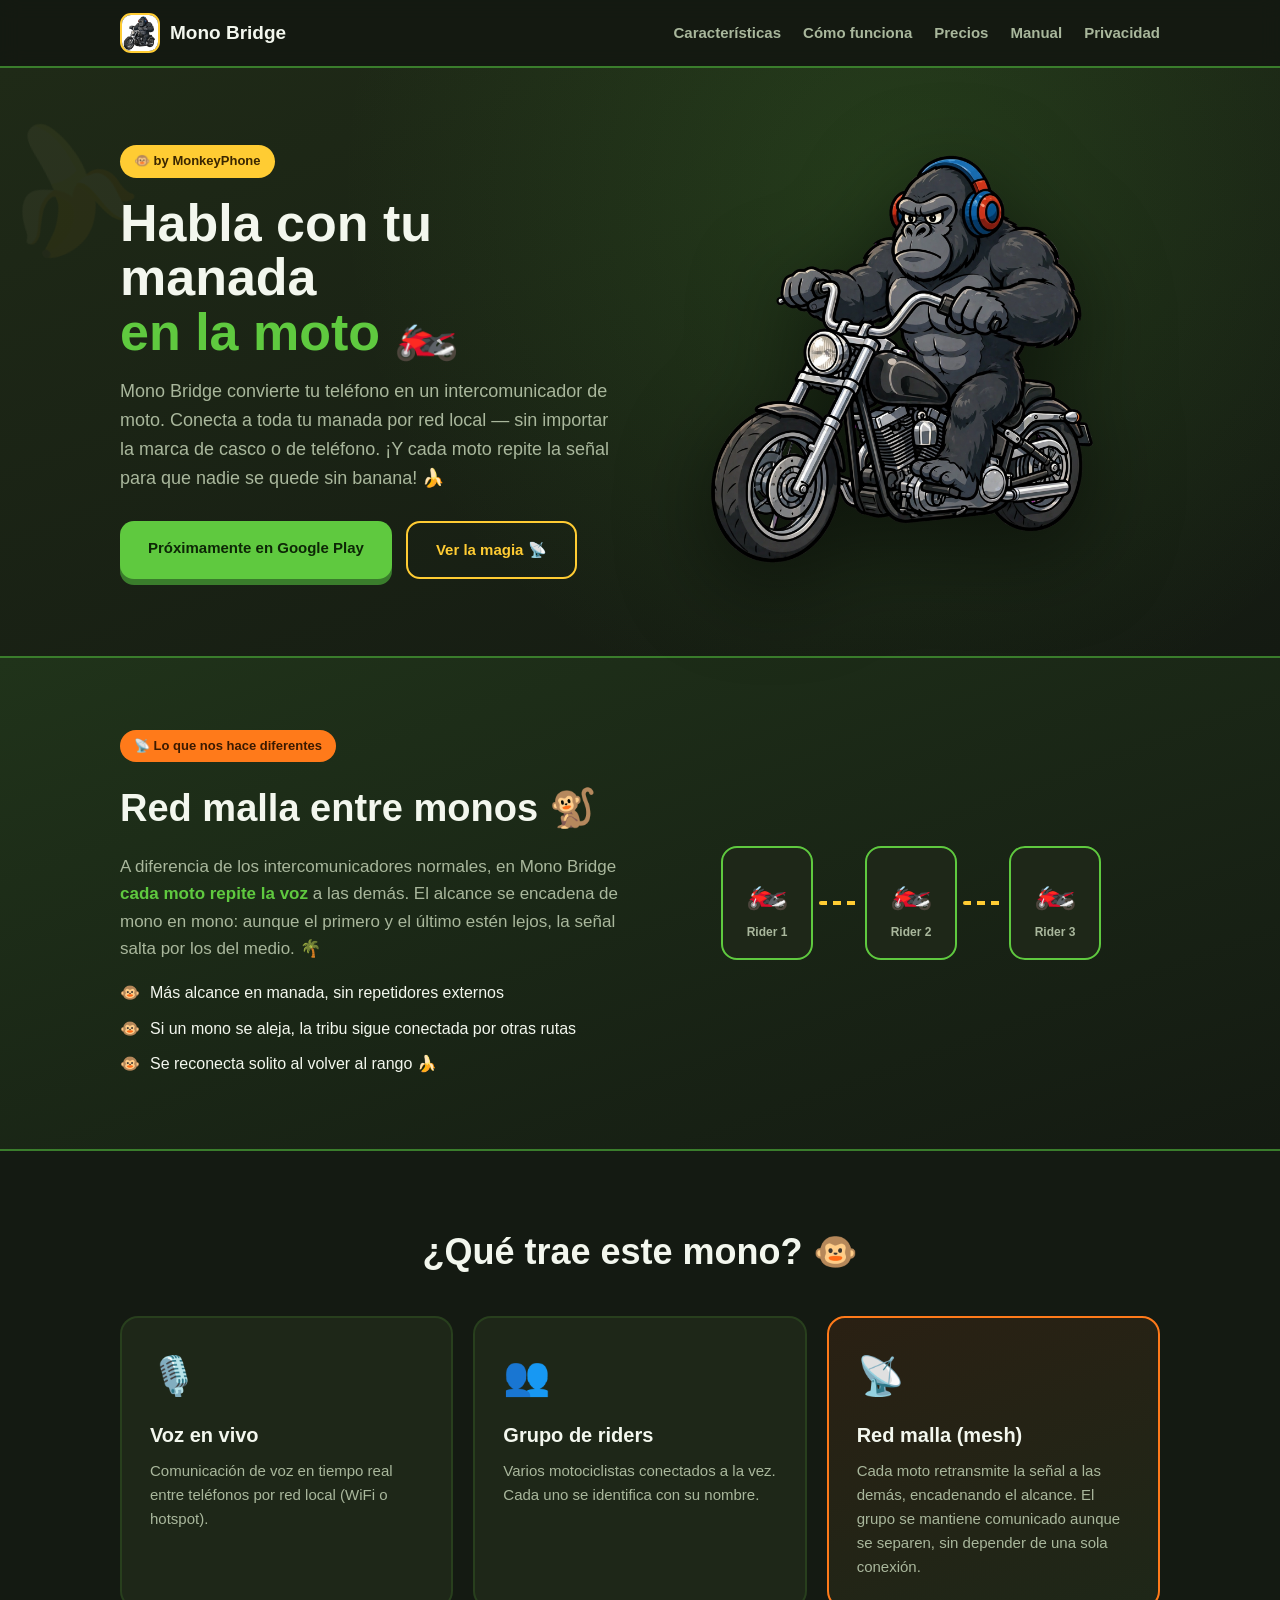
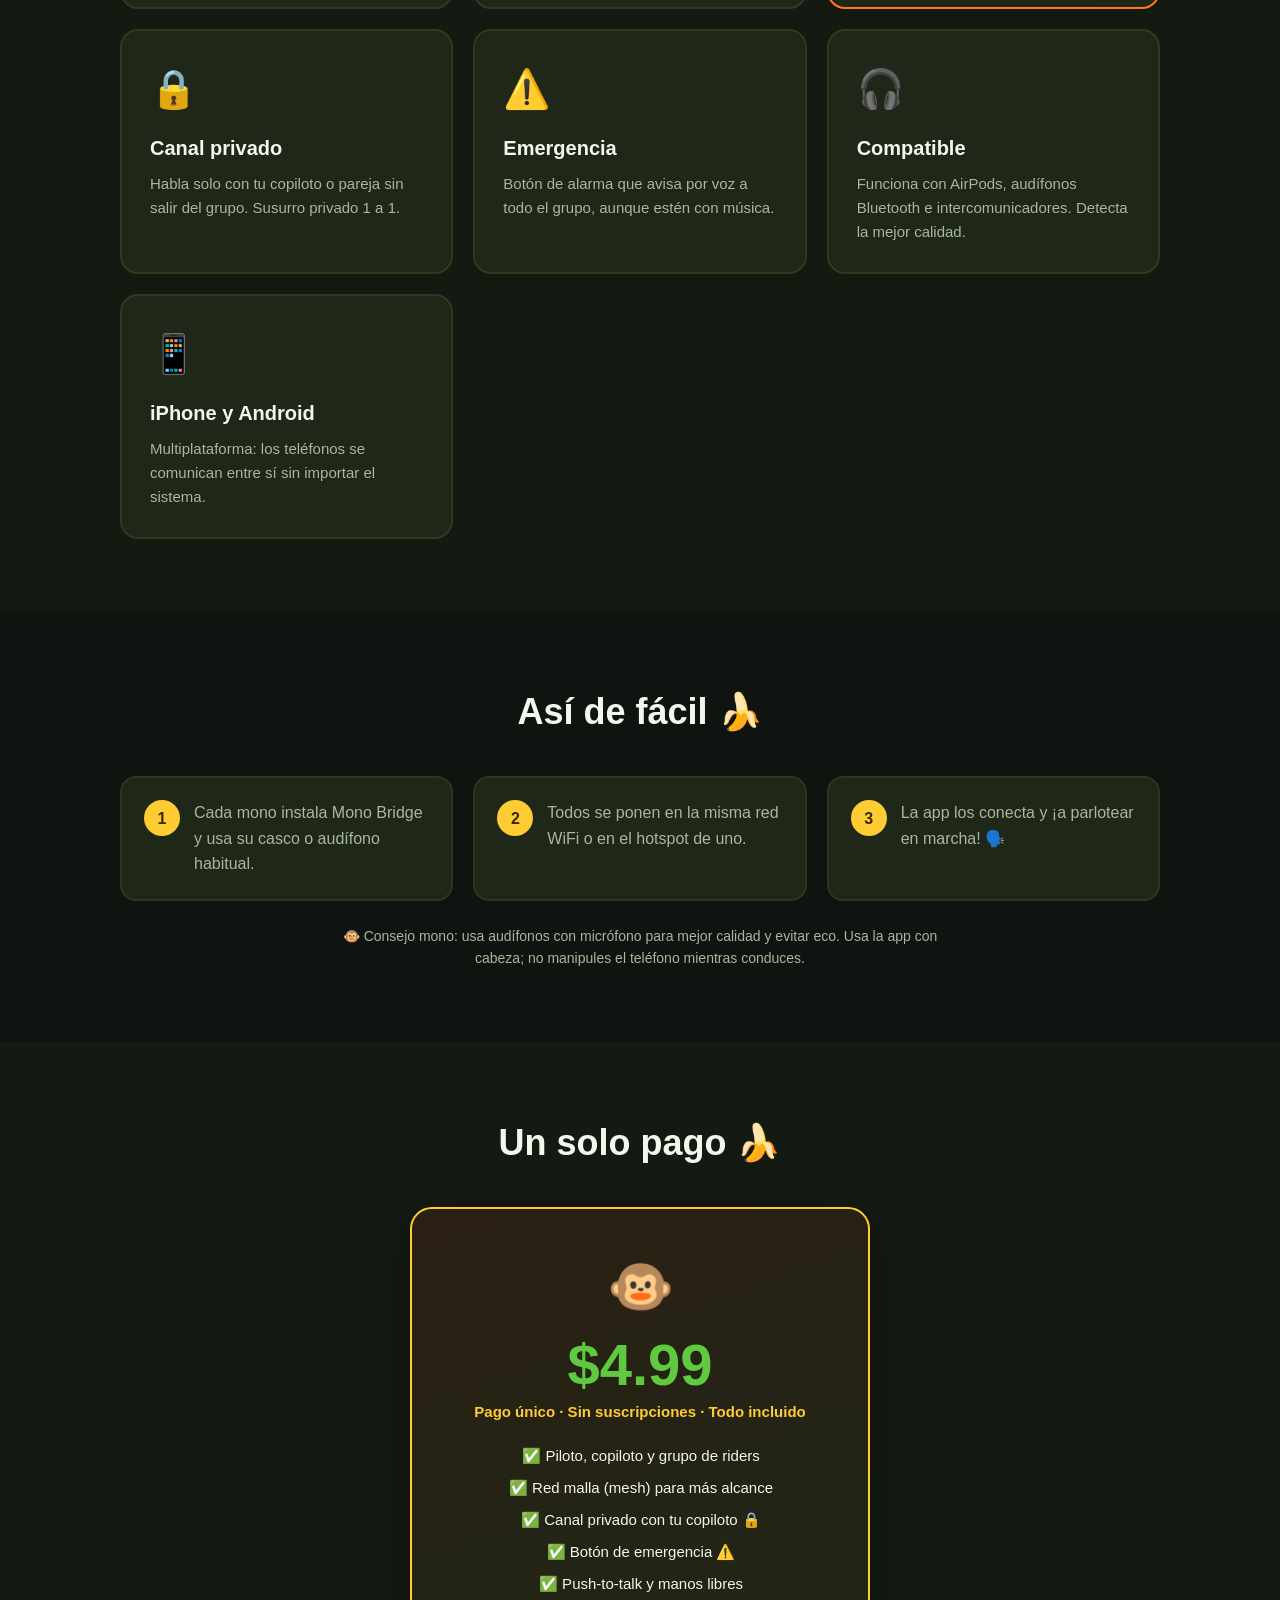
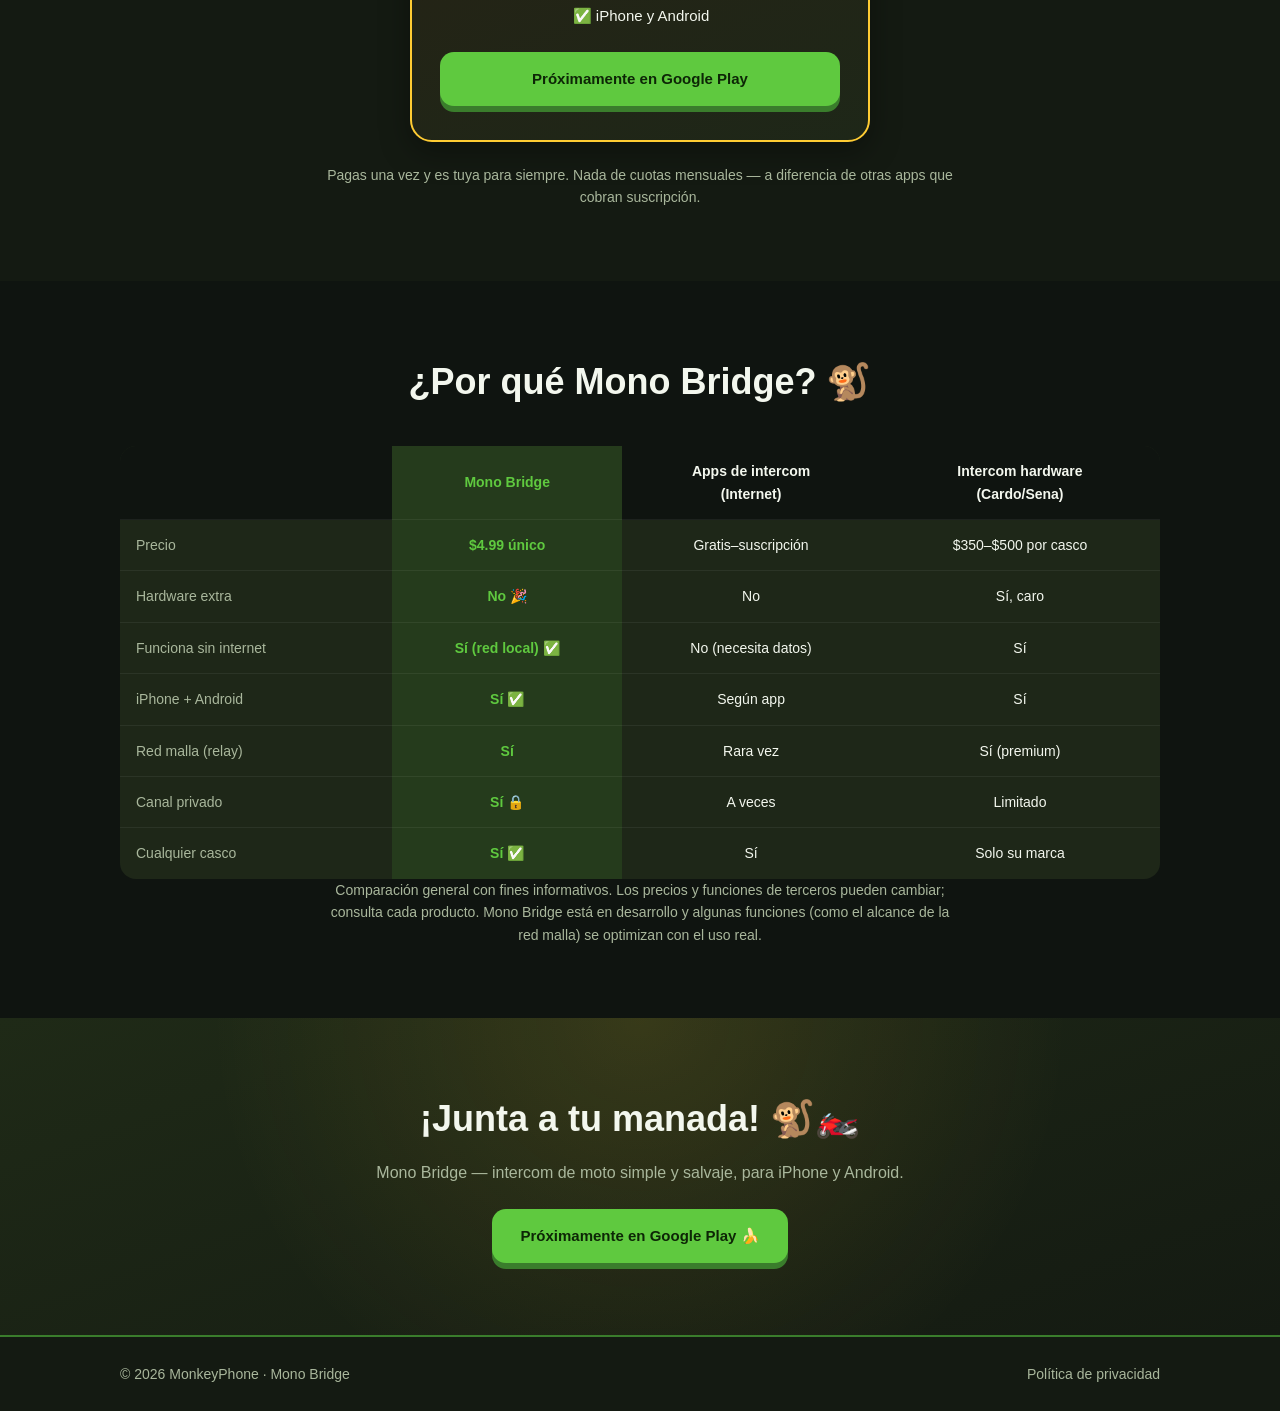
==== web/index.html @ cbda1d04 "Precio unico $4.99 con estilos y enlace de nav" ====
<!DOCTYPE html>
<html lang="es">
<head>
<meta charset="UTF-8">
<meta name="viewport" content="width=device-width, initial-scale=1.0">
<title>Mono Bridge — Intercom de moto entre teléfonos</title>
<meta name="description" content="Mono Bridge conecta a varios motociclistas por red local. Habla con tu grupo desde tu teléfono, sin importar la marca de casco.">
<link rel="icon" href="img/icon.png">
<link rel="stylesheet" href="styles.css">
</head>
<body>

  <!-- Header -->
  <header class="nav">
    <div class="container nav-inner">
      <div class="brand">
        <img src="img/icon.png" alt="Mono Bridge" class="brand-logo">
        <span>Mono Bridge</span>
      </div>
      <nav class="nav-links">
        <a href="#features">Características</a>
        <a href="#how">Cómo funciona</a>
        <a href="#precios">Precios</a>
        <a href="manual.html">Manual</a>
        <a href="privacy.html">Privacidad</a>
      </nav>
    </div>
  </header>

  <!-- Hero -->
  <section class="hero">
    <div class="container hero-inner">
      <div class="hero-text">
        <span class="hero-badge">🐵 by MonkeyPhone</span>
        <h1>Habla con tu manada<br><span class="hl">en la moto</span> 🏍️</h1>
        <p>Mono Bridge convierte tu teléfono en un intercomunicador de moto. Conecta a toda tu manada por red local — sin importar la marca de casco o de teléfono. ¡Y cada moto repite la señal para que nadie se quede sin banana! 🍌</p>
        <div class="hero-cta">
          <a href="#" class="btn btn-primary" id="playBtn">Próximamente en Google Play</a>
          <a href="#mesh" class="btn btn-ghost">Ver la magia 📡</a>
        </div>
      </div>
      <div class="hero-img">
        <img src="img/gorila.png" alt="Gorila motociclista con audífonos">
      </div>
    </div>
  </section>

  <!-- Red mesh (destacada) -->
  <section id="mesh" class="section mesh">
    <div class="container mesh-inner">
      <div class="mesh-text">
        <span class="badge">📡 Lo que nos hace diferentes</span>
        <h2>Red malla entre monos 🐒</h2>
        <p>A diferencia de los intercomunicadores normales, en Mono Bridge <strong>cada moto repite la voz</strong> a las demás. El alcance se encadena de mono en mono: aunque el primero y el último estén lejos, la señal salta por los del medio. 🌴</p>
        <ul class="mesh-list">
          <li>Más alcance en manada, sin repetidores externos</li>
          <li>Si un mono se aleja, la tribu sigue conectada por otras rutas</li>
          <li>Se reconecta solito al volver al rango 🍌</li>
        </ul>
      </div>
      <div class="mesh-diagram">
        <div class="moto">🏍️<span>Rider 1</span></div>
        <div class="link"></div>
        <div class="moto">🏍️<span>Rider 2</span></div>
        <div class="link"></div>
        <div class="moto">🏍️<span>Rider 3</span></div>
      </div>
    </div>
  </section>

  <!-- Features -->
  <section id="features" class="section">
    <div class="container">
      <h2>¿Qué trae este mono? 🐵</h2>
      <div class="grid">
        <div class="card">
          <div class="ico">🎙️</div>
          <h3>Voz en vivo</h3>
          <p>Comunicación de voz en tiempo real entre teléfonos por red local (WiFi o hotspot).</p>
        </div>
        <div class="card">
          <div class="ico">👥</div>
          <h3>Grupo de riders</h3>
          <p>Varios motociclistas conectados a la vez. Cada uno se identifica con su nombre.</p>
        </div>
        <div class="card card-featured">
          <div class="ico">📡</div>
          <h3>Red malla (mesh)</h3>
          <p>Cada moto retransmite la señal a las demás, encadenando el alcance. El grupo se mantiene comunicado aunque se separen, sin depender de una sola conexión.</p>
        </div>
        <div class="card">
          <div class="ico">🔒</div>
          <h3>Canal privado</h3>
          <p>Habla solo con tu copiloto o pareja sin salir del grupo. Susurro privado 1 a 1.</p>
        </div>
        <div class="card">
          <div class="ico">⚠️</div>
          <h3>Emergencia</h3>
          <p>Botón de alarma que avisa por voz a todo el grupo, aunque estén con música.</p>
        </div>
        <div class="card">
          <div class="ico">🎧</div>
          <h3>Compatible</h3>
          <p>Funciona con AirPods, audífonos Bluetooth e intercomunicadores. Detecta la mejor calidad.</p>
        </div>
        <div class="card">
          <div class="ico">📱</div>
          <h3>iPhone y Android</h3>
          <p>Multiplataforma: los teléfonos se comunican entre sí sin importar el sistema.</p>
        </div>
      </div>
    </div>
  </section>

  <!-- How it works -->
  <section id="how" class="section section-alt">
    <div class="container">
      <h2>Así de fácil 🍌</h2>
      <div class="steps">
        <div class="step"><span>1</span><p>Cada mono instala Mono Bridge y usa su casco o audífono habitual.</p></div>
        <div class="step"><span>2</span><p>Todos se ponen en la misma red WiFi o en el hotspot de uno.</p></div>
        <div class="step"><span>3</span><p>La app los conecta y ¡a parlotear en marcha! 🗣️</p></div>
      </div>
      <p class="note">🐵 Consejo mono: usa audífonos con micrófono para mejor calidad y evitar eco. Usa la app con cabeza; no manipules el teléfono mientras conduces.</p>
    </div>
  </section>

  <!-- Precio -->
  <section id="precios" class="section">
    <div class="container">
      <h2>Un solo pago 🍌</h2>
      <div class="price-hero">
        <div class="ico">🐵</div>
        <p class="price-big">$4.99</p>
        <p class="price-sub">Pago único · Sin suscripciones · Todo incluido</p>
        <ul class="plan-list plan-center">
          <li>✅ Piloto, copiloto y grupo de riders</li>
          <li>✅ Red malla (mesh) para más alcance</li>
          <li>✅ Canal privado con tu copiloto 🔒</li>
          <li>✅ Botón de emergencia ⚠️</li>
          <li>✅ Push-to-talk y manos libres</li>
          <li>✅ iPhone y Android</li>
        </ul>
        <a href="#" class="btn btn-primary">Próximamente en Google Play</a>
      </div>
      <p class="note">Pagas una vez y es tuya para siempre. Nada de cuotas mensuales — a diferencia de otras apps que cobran suscripción.</p>
    </div>
  </section>

  <!-- Comparación -->
  <section class="section section-alt">
    <div class="container">
      <h2>¿Por qué Mono Bridge? 🐒</h2>
      <div class="table-wrap">
        <table class="compare">
          <thead>
            <tr>
              <th></th>
              <th class="hl-col">Mono Bridge</th>
              <th>Apps de intercom<br>(Internet)</th>
              <th>Intercom hardware<br>(Cardo/Sena)</th>
            </tr>
          </thead>
          <tbody>
            <tr><td>Precio</td><td class="hl-col">$4.99 único</td><td>Gratis–suscripción</td><td>$350–$500 por casco</td></tr>
            <tr><td>Hardware extra</td><td class="hl-col">No 🎉</td><td>No</td><td>Sí, caro</td></tr>
            <tr><td>Funciona sin internet</td><td class="hl-col">Sí (red local) ✅</td><td>No (necesita datos)</td><td>Sí</td></tr>
            <tr><td>iPhone + Android</td><td class="hl-col">Sí ✅</td><td>Según app</td><td>Sí</td></tr>
            <tr><td>Red malla (relay)</td><td class="hl-col">Sí</td><td>Rara vez</td><td>Sí (premium)</td></tr>
            <tr><td>Canal privado</td><td class="hl-col">Sí 🔒</td><td>A veces</td><td>Limitado</td></tr>
            <tr><td>Cualquier casco</td><td class="hl-col">Sí ✅</td><td>Sí</td><td>Solo su marca</td></tr>
          </tbody>
        </table>
      </div>
      <p class="note">Comparación general con fines informativos. Los precios y funciones de terceros pueden cambiar; consulta cada producto. Mono Bridge está en desarrollo y algunas funciones (como el alcance de la red malla) se optimizan con el uso real.</p>
    </div>
  </section>

  <!-- CTA -->
  <section class="section cta">
    <div class="container">
      <h2>¡Junta a tu manada! 🐒🏍️</h2>
      <p>Mono Bridge — intercom de moto simple y salvaje, para iPhone y Android.</p>
      <a href="#" class="btn btn-primary">Próximamente en Google Play 🍌</a>
    </div>
  </section>

  <footer class="footer">
    <div class="container footer-inner">
      <span>© 2026 MonkeyPhone · Mono Bridge</span>
      <a href="privacy.html">Política de privacidad</a>
    </div>
  </footer>

</body>
</html>
---- web/styles.css ----
:root{
  --bg:#141a12;          /* verde selva muy oscuro */
  --bg2:#1f2a17;
  --jungle:#3a7d2c;      /* verde selva */
  --leaf:#5fc93f;        /* verde hoja brillante */
  --banana:#ffcc33;      /* amarillo plátano */
  --orange:#ff7a1a;      /* naranja */
  --card:#1e2718;
  --text:#F3F7EE;
  --muted:#a9b79c;
}
*{box-sizing:border-box;margin:0;padding:0}
body{font-family:-apple-system,BlinkMacSystemFont,"Segoe UI",Roboto,Arial,sans-serif;background:var(--bg);color:var(--text);line-height:1.6;overflow-x:hidden}
.container{max-width:1080px;margin:0 auto;padding:0 20px}
a{color:inherit;text-decoration:none}

/* Nav */
.nav{position:sticky;top:0;background:rgba(20,26,18,.85);backdrop-filter:blur(10px);border-bottom:2px solid var(--jungle);z-index:10}
.nav-inner{display:flex;align-items:center;justify-content:space-between;height:66px}
.brand{display:flex;align-items:center;gap:10px;font-weight:800;font-size:19px}
.brand-logo{width:40px;height:40px;border-radius:11px;border:2px solid var(--banana)}
.nav-links{display:flex;gap:22px;color:var(--muted);font-size:15px;font-weight:600}
.nav-links a:hover{color:var(--banana)}

/* Hero */
.hero{background:radial-gradient(circle at 70% 20%, rgba(95,201,63,.15), transparent 55%),linear-gradient(160deg,var(--bg2),var(--bg));padding:70px 0;position:relative}
.hero::before{content:"🍌";position:absolute;font-size:120px;opacity:.05;top:20px;left:-10px;transform:rotate(-20deg)}
.hero-inner{display:flex;align-items:center;gap:40px;flex-wrap:wrap;position:relative}
.hero-text{flex:1;min-width:300px}
.hero-badge{display:inline-block;background:var(--banana);color:#3a2600;font-weight:800;font-size:13px;padding:6px 14px;border-radius:999px;margin-bottom:18px}
.hero-text h1{font-size:52px;line-height:1.05;font-weight:900;margin-bottom:18px}
.hero-text h1 .hl{color:var(--leaf)}
.hero-text p{font-size:18px;color:var(--muted);margin-bottom:28px;max-width:520px}
.hero-img{flex:1;min-width:280px;text-align:center;position:relative}
.hero-img img{max-width:440px;width:100%;filter:drop-shadow(0 24px 44px rgba(0,0,0,.5))}
.hero-cta{display:flex;gap:14px;flex-wrap:wrap}

/* Buttons */
.btn{display:inline-block;padding:15px 28px;border-radius:14px;font-weight:800;font-size:15px;transition:.2s;border:none;cursor:pointer}
.btn-primary{background:var(--leaf);color:#0d2606;box-shadow:0 6px 0 var(--jungle)}
.btn-primary:hover{transform:translateY(-2px);box-shadow:0 8px 0 var(--jungle)}
.btn-primary:active{transform:translateY(2px);box-shadow:0 3px 0 var(--jungle)}
.btn-ghost{border:2px solid var(--banana);color:var(--banana)}
.btn-ghost:hover{background:var(--banana);color:#3a2600}

/* Sections */
.section{padding:72px 0}
.section-alt{background:#0f1410}
.section h2{font-size:36px;font-weight:900;margin-bottom:36px;text-align:center}

/* Red mesh destacada */
.mesh{background:linear-gradient(160deg,#20331a,#141a12);border-top:2px solid var(--jungle);border-bottom:2px solid var(--jungle)}
.mesh-inner{display:flex;align-items:center;gap:44px;flex-wrap:wrap}
.mesh-text{flex:1;min-width:300px}
.badge{display:inline-block;background:var(--orange);color:#3a1a00;font-weight:800;font-size:13px;padding:6px 14px;border-radius:999px;margin-bottom:16px}
.mesh-text h2{font-size:38px;text-align:left;margin-bottom:14px}
.mesh-text p{color:var(--muted);font-size:17px;margin-bottom:18px}
.mesh-text strong{color:var(--leaf)}
.mesh-list{list-style:none;display:flex;flex-direction:column;gap:10px}
.mesh-list li{padding-left:30px;position:relative;color:var(--text)}
.mesh-list li::before{content:"🐵";position:absolute;left:0}
.mesh-diagram{flex:1;min-width:280px;display:flex;align-items:center;justify-content:center;flex-wrap:wrap;gap:6px}
.moto{background:var(--card);border:2px solid var(--leaf);border-radius:16px;padding:16px 14px;font-size:34px;text-align:center;min-width:92px}
.moto span{display:block;font-size:12px;color:var(--muted);font-weight:700;margin-top:4px}
.link{width:40px;height:4px;border-radius:2px;background:repeating-linear-gradient(90deg,var(--banana) 0 8px,transparent 8px 14px)}

/* Grid */
.grid{display:grid;grid-template-columns:repeat(auto-fit,minmax(280px,1fr));gap:20px}
.card{background:var(--card);border:2px solid rgba(95,201,63,.15);border-radius:18px;padding:28px;transition:.2s}
.card:hover{transform:translateY(-4px);border-color:var(--leaf)}
.card .ico{font-size:38px;margin-bottom:12px}
.card h3{font-size:20px;margin-bottom:8px}
.card p{color:var(--muted);font-size:15px}
.card-featured{border-color:var(--orange);background:linear-gradient(160deg,#2a2013,var(--card))}

/* Steps */
.steps{display:grid;grid-template-columns:repeat(auto-fit,minmax(260px,1fr));gap:20px;margin-bottom:24px}
.step{display:flex;gap:14px;align-items:flex-start;background:var(--card);padding:22px;border-radius:16px;border:2px solid rgba(95,201,63,.12)}
.step span{background:var(--banana);color:#3a2600;font-weight:900;width:36px;height:36px;border-radius:50%;display:flex;align-items:center;justify-content:center;flex-shrink:0}
.step p{color:var(--muted)}
.note{text-align:center;color:var(--muted);font-size:14px;max-width:640px;margin:0 auto}

/* CTA */
.cta{text-align:center;background:radial-gradient(circle at 50% 0%, rgba(255,204,51,.12), transparent 60%),linear-gradient(160deg,var(--bg2),var(--bg))}
.cta h2{margin-bottom:12px}
.cta p{color:var(--muted);margin-bottom:24px}

/* Footer */
.footer{border-top:2px solid var(--jungle);padding:26px 0;color:var(--muted);font-size:14px}
.footer-inner{display:flex;justify-content:space-between;flex-wrap:wrap;gap:10px;align-items:center}
.footer a:hover{color:var(--banana)}

/* Precios */
.price{font-size:34px;font-weight:900;color:var(--leaf);margin:6px 0 14px}
.price span{font-size:14px;color:var(--muted);font-weight:600}
.plan-list{list-style:none;display:flex;flex-direction:column;gap:8px;padding:0}
.plan-list li{color:var(--text);font-size:15px}

/* Tabla comparación */
.table-wrap{overflow-x:auto}
.compare{width:100%;border-collapse:collapse;min-width:560px;background:var(--card);border-radius:16px;overflow:hidden}
.compare th,.compare td{padding:14px 16px;text-align:center;border-bottom:1px solid rgba(255,255,255,.06);font-size:14px}
.compare th{background:#0f1410;color:var(--text);font-weight:800}
.compare td:first-child,.compare th:first-child{text-align:left;color:var(--muted)}
.compare .hl-col{background:rgba(95,201,63,.12);color:var(--leaf);font-weight:700}
.compare tbody tr:last-child td{border-bottom:none}

@media(max-width:640px){
  .hero-text h1{font-size:38px}
  .mesh-text h2{font-size:30px}
  .nav-links{display:none}
}

/* Precio único (hero de precio) */
.price-hero{max-width:460px;margin:0 auto 22px;background:linear-gradient(160deg,#2a2013,var(--card));border:2px solid var(--banana);border-radius:22px;padding:34px 28px;text-align:center;box-shadow:0 10px 30px rgba(0,0,0,.35)}
.price-hero .ico{font-size:54px;margin-bottom:6px}
.price-big{font-size:58px;font-weight:900;color:var(--leaf);line-height:1;margin:6px 0}
.price-sub{color:var(--banana);font-weight:700;font-size:15px;margin-bottom:20px}
.plan-center{align-items:center;text-align:left;max-width:320px;margin:0 auto 24px}
.plan-center li{padding-left:2px}
.price-hero .btn{width:100%}
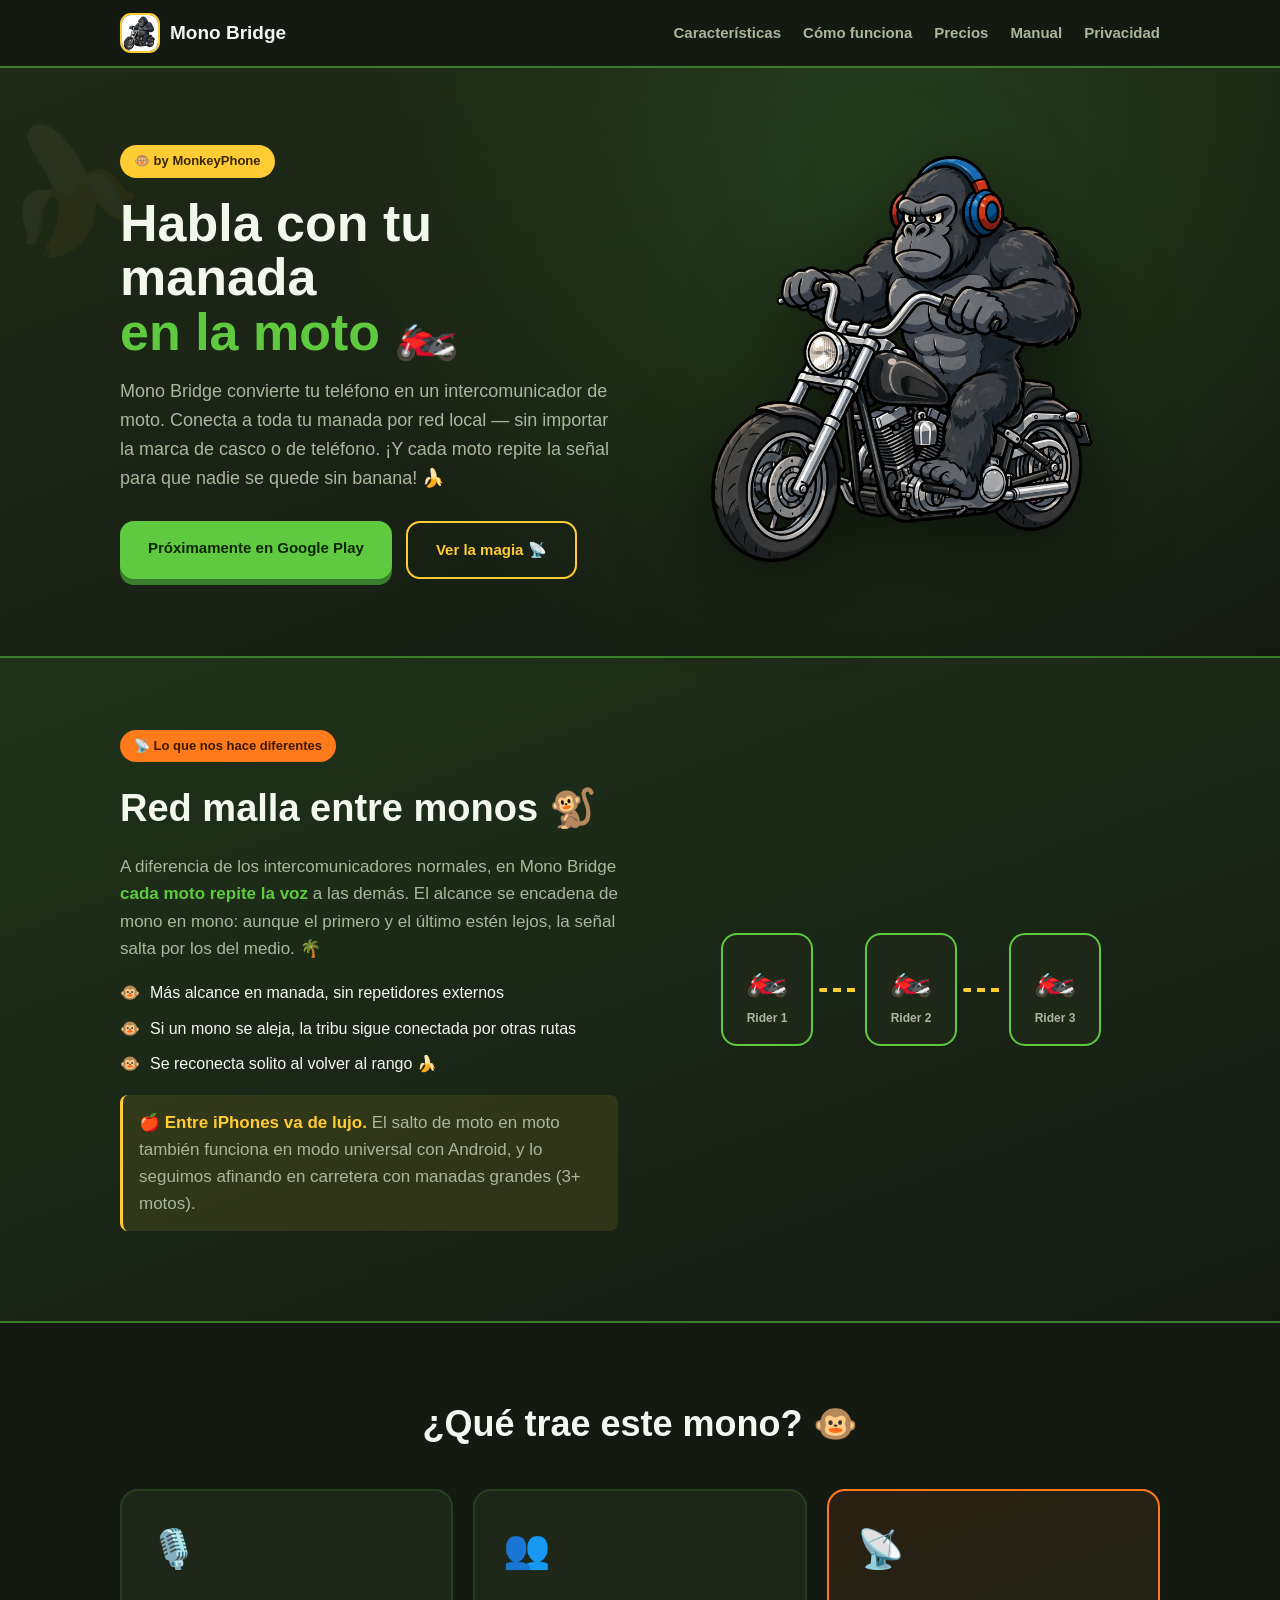
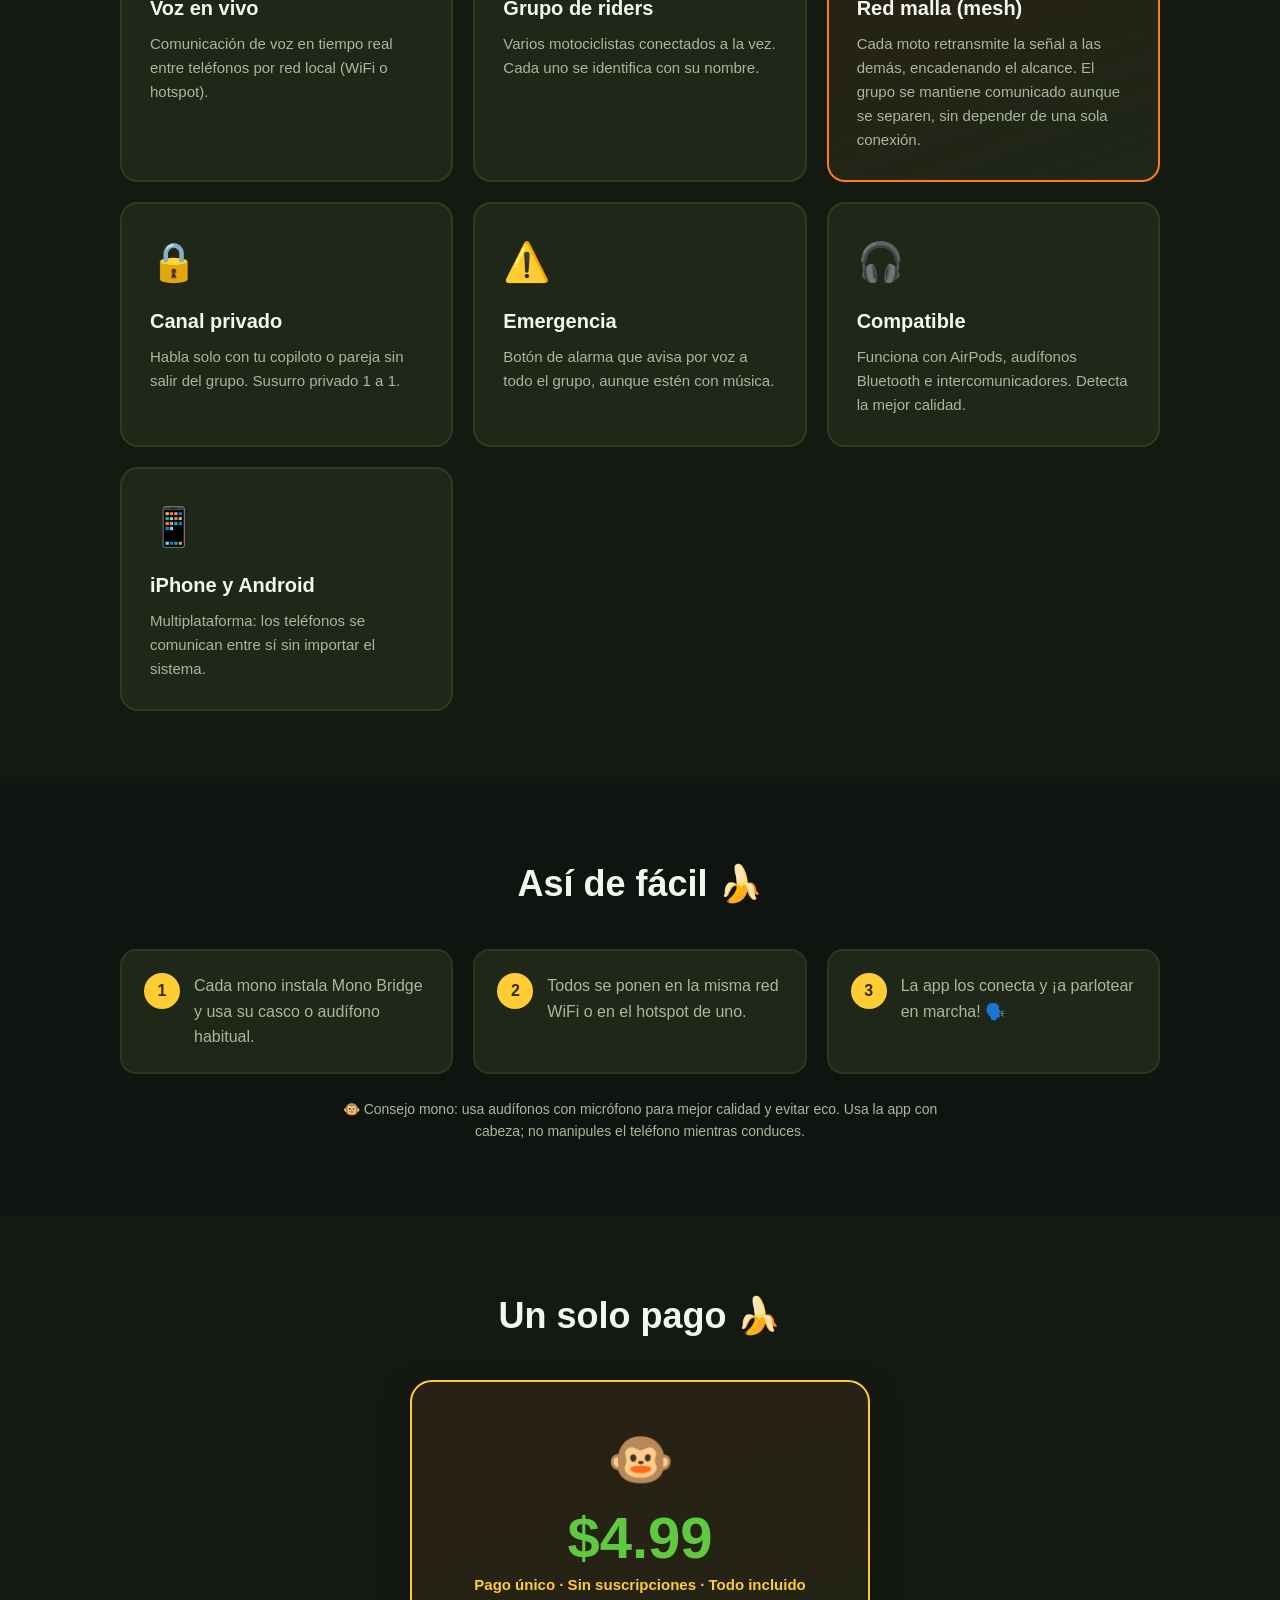
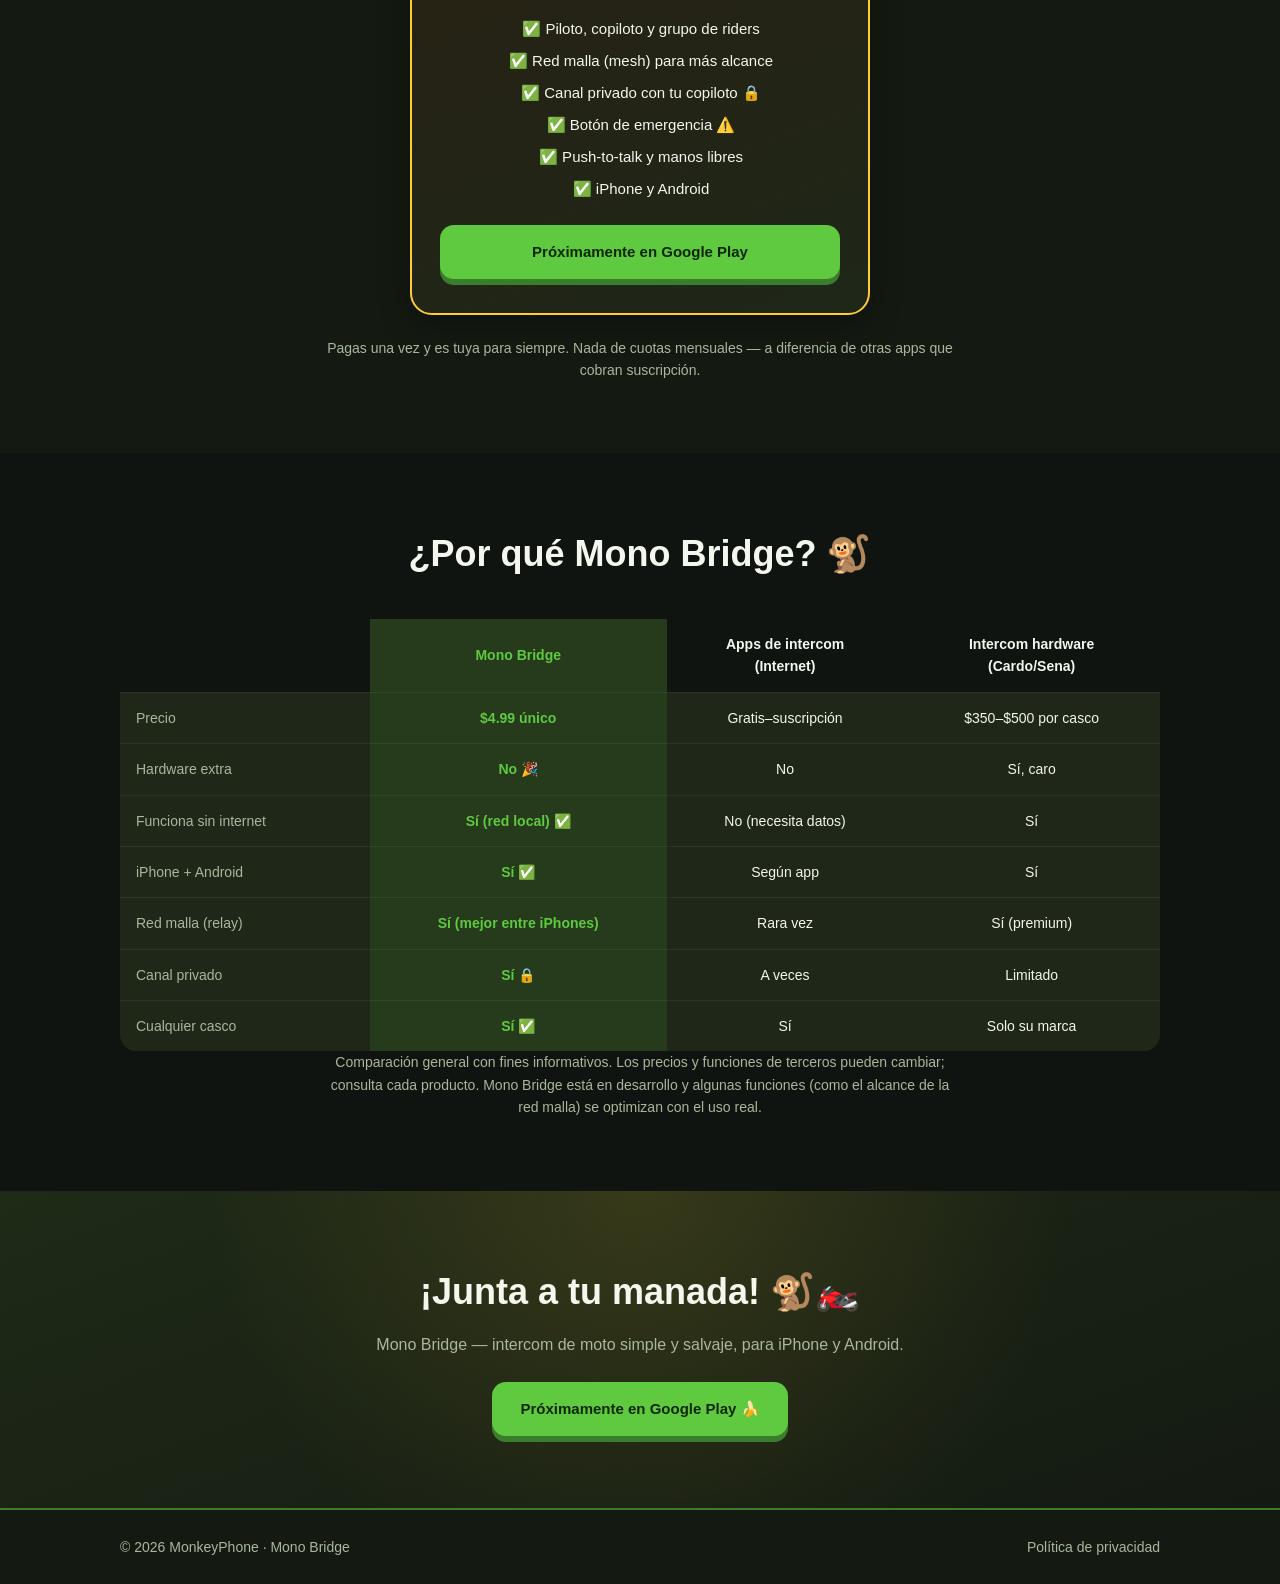
==== commit 88a60abe: "Aclara mesh: optimo entre iPhones, mixto Android en modo universal" ====
--- a/web/index.html
+++ b/web/index.html
@@ -57,6 +57,7 @@
           <li>Si un mono se aleja, la tribu sigue conectada por otras rutas</li>
           <li>Se reconecta solito al volver al rango 🍌</li>
         </ul>
+        <p class="mesh-note">🍎 <strong>Entre iPhones va de lujo.</strong> El salto de moto en moto también funciona en modo universal con Android, y lo seguimos afinando en carretera con manadas grandes (3+ motos).</p>
       </div>
       <div class="mesh-diagram">
         <div class="moto">🏍️<span>Rider 1</span></div>
@@ -166,7 +167,7 @@
             <tr><td>Hardware extra</td><td class="hl-col">No 🎉</td><td>No</td><td>Sí, caro</td></tr>
             <tr><td>Funciona sin internet</td><td class="hl-col">Sí (red local) ✅</td><td>No (necesita datos)</td><td>Sí</td></tr>
             <tr><td>iPhone + Android</td><td class="hl-col">Sí ✅</td><td>Según app</td><td>Sí</td></tr>
-            <tr><td>Red malla (relay)</td><td class="hl-col">Sí</td><td>Rara vez</td><td>Sí (premium)</td></tr>
+            <tr><td>Red malla (relay)</td><td class="hl-col">Sí (mejor entre iPhones)</td><td>Rara vez</td><td>Sí (premium)</td></tr>
             <tr><td>Canal privado</td><td class="hl-col">Sí 🔒</td><td>A veces</td><td>Limitado</td></tr>
             <tr><td>Cualquier casco</td><td class="hl-col">Sí ✅</td><td>Sí</td><td>Solo su marca</td></tr>
           </tbody>
--- a/web/styles.css
+++ b/web/styles.css
@@ -119,3 +119,5 @@
 .plan-center{align-items:center;text-align:left;max-width:320px;margin:0 auto 24px}
 .plan-center li{padding-left:2px}
 .price-hero .btn{width:100%}
+.mesh-note{margin-top:18px;padding:14px 16px;background:rgba(255,204,51,.1);border-left:3px solid var(--banana);border-radius:8px;color:var(--muted);font-size:14px}
+.mesh-note strong{color:var(--banana)}
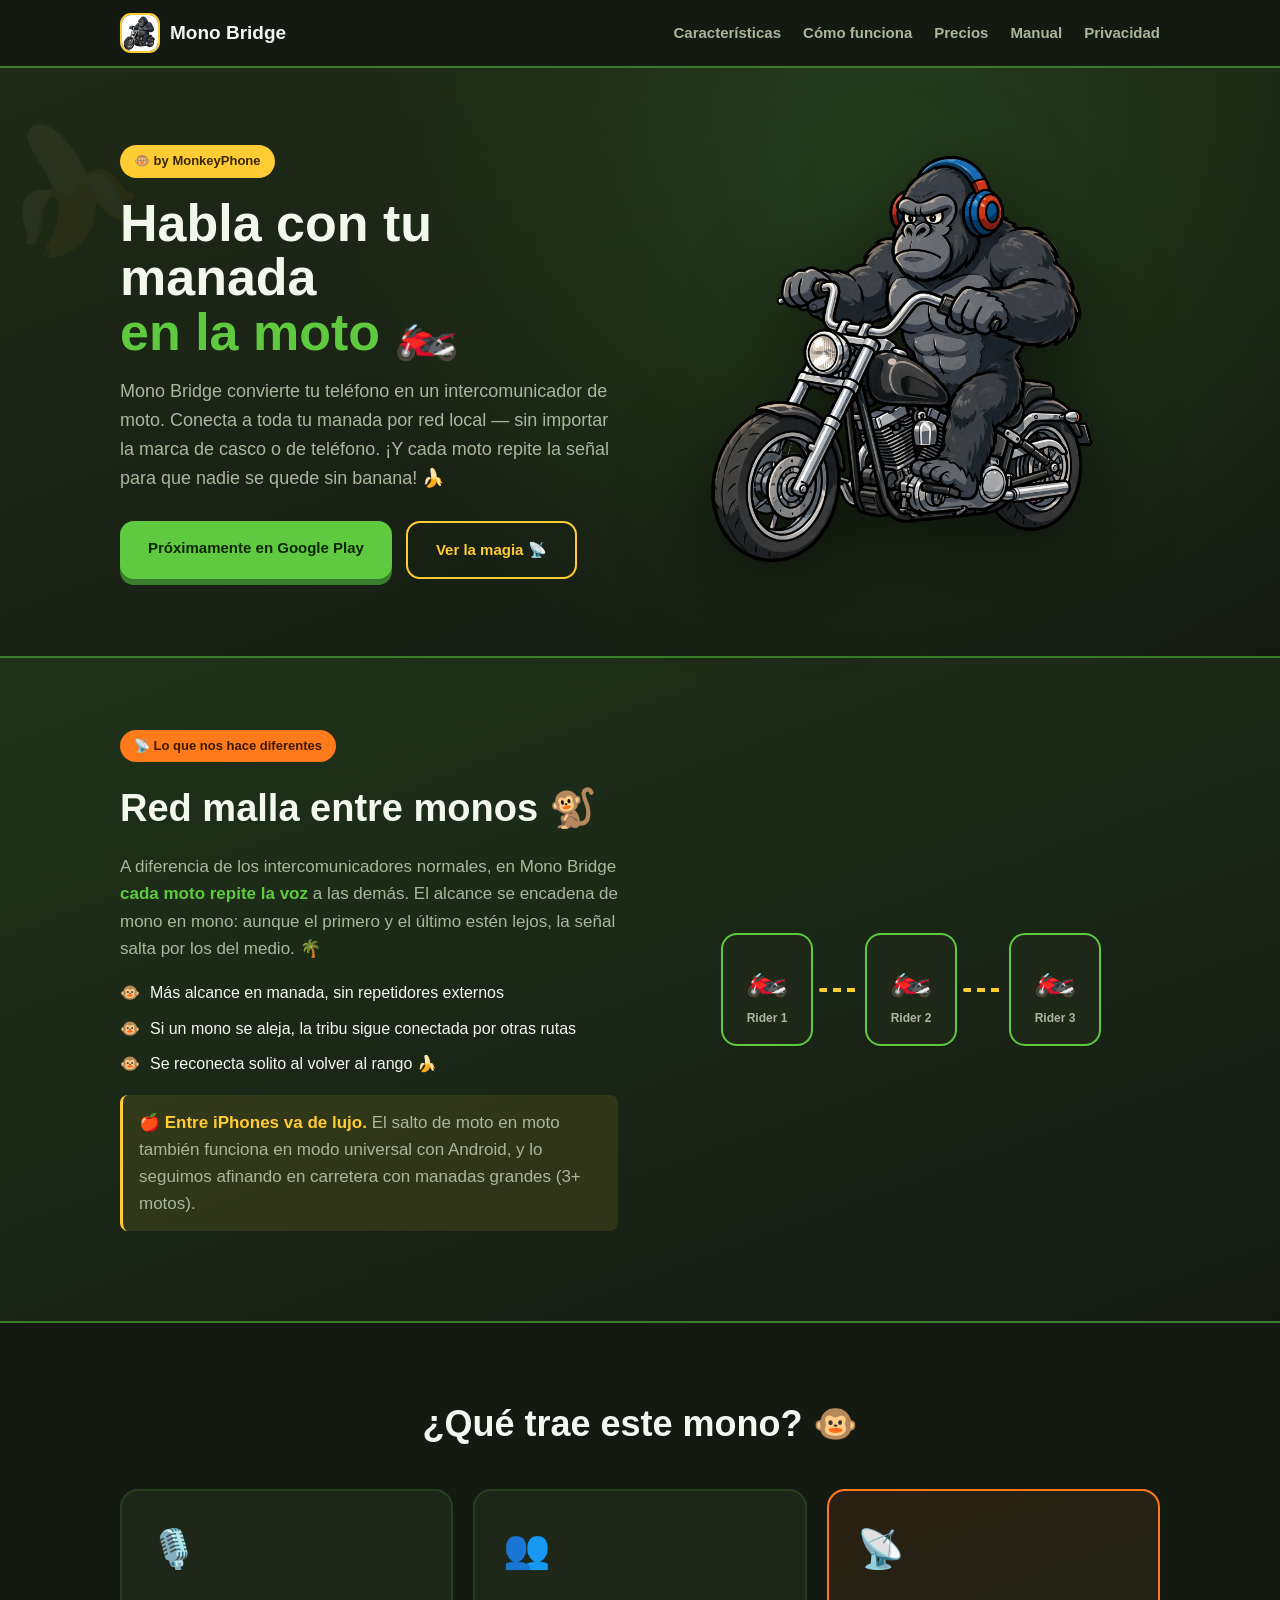
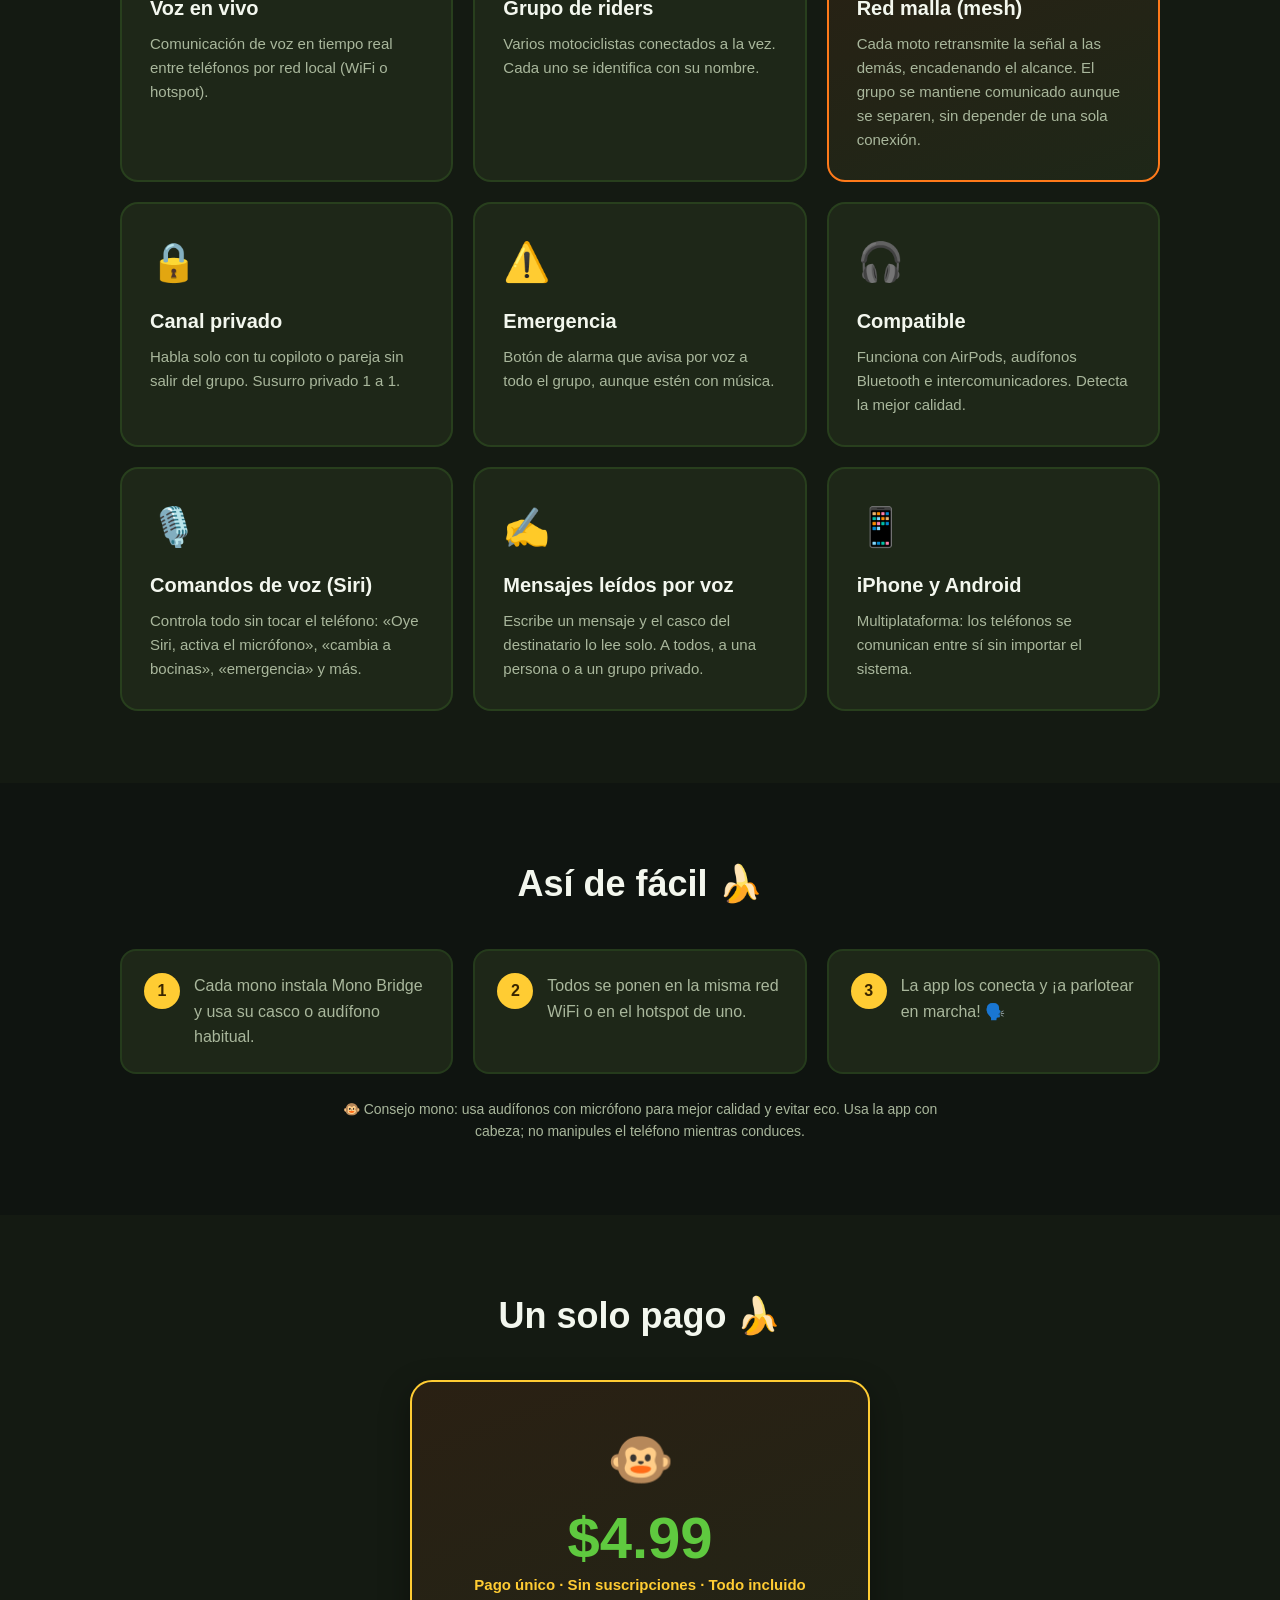
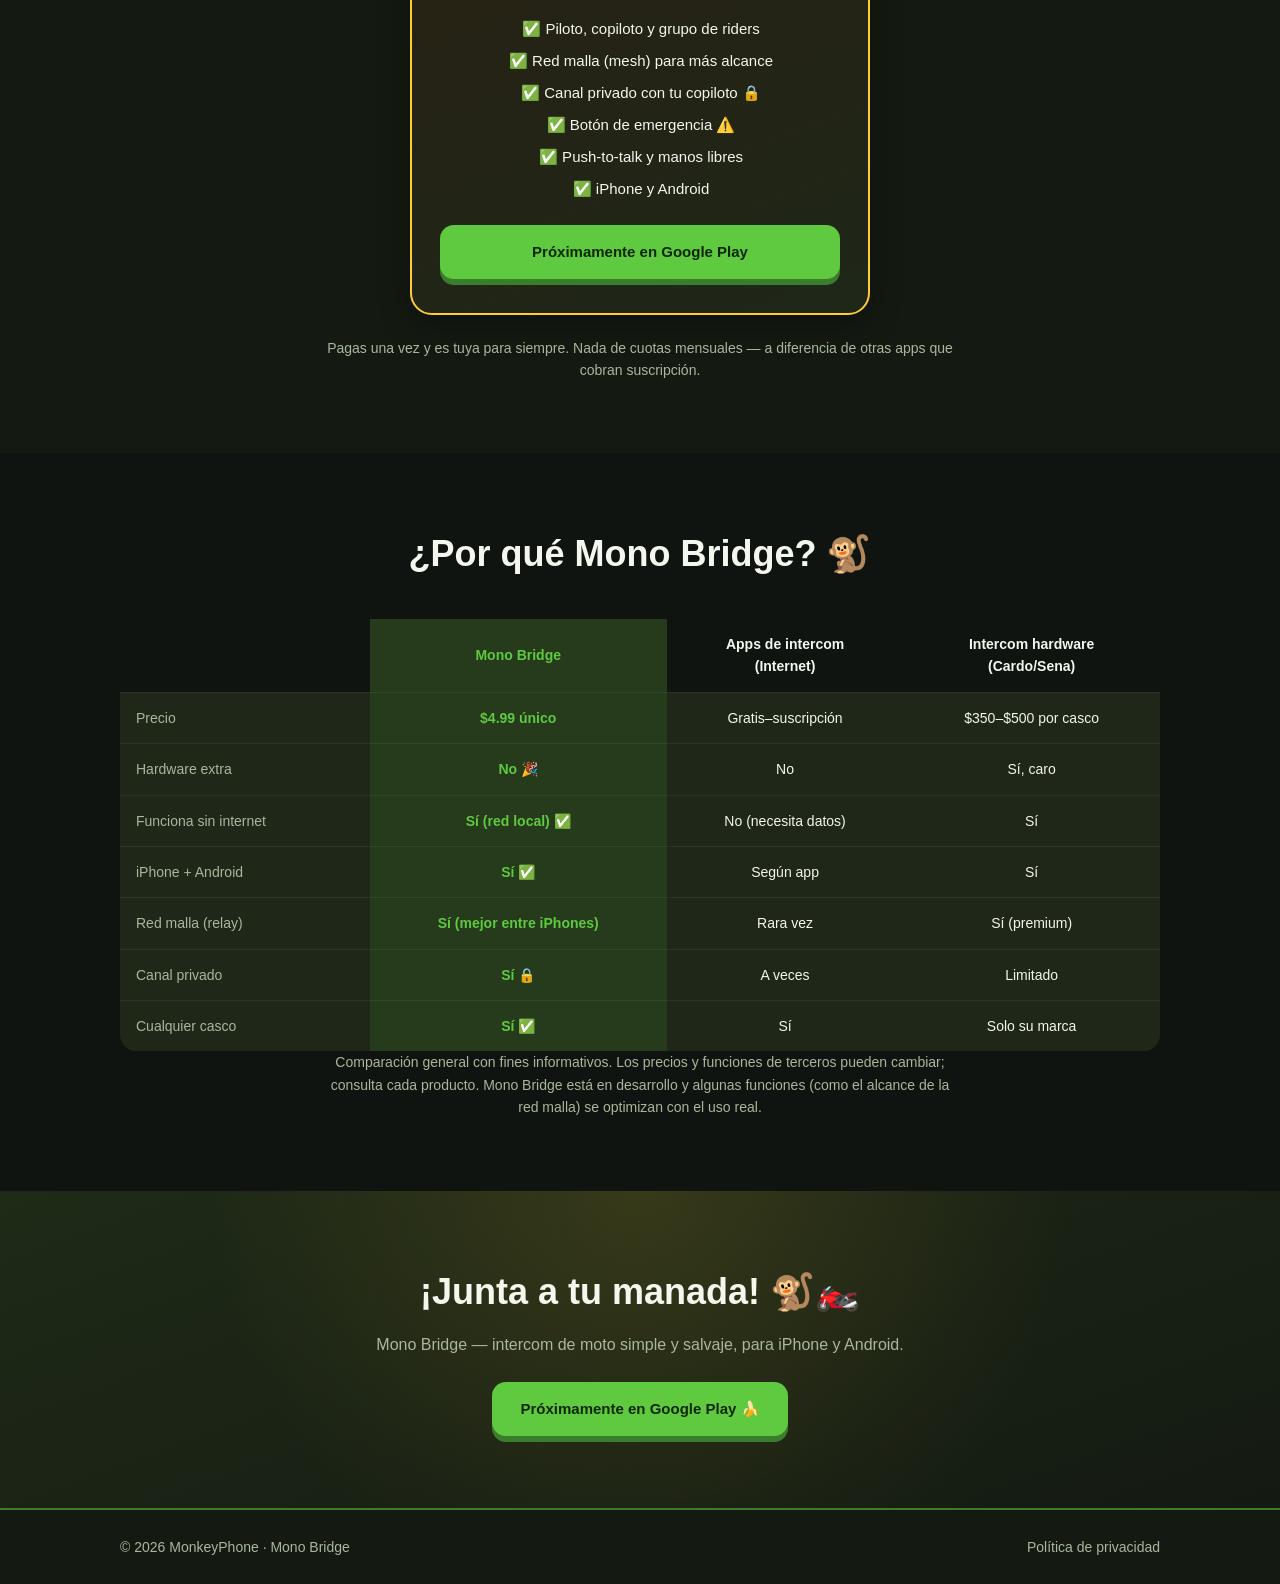
==== commit 8f343f28: "Comandos de voz Siri nuevos + lista en la app + seccion en el portal web" ====
--- a/web/index.html
+++ b/web/index.html
@@ -103,6 +103,16 @@
           <div class="ico">🎧</div>
           <h3>Compatible</h3>
           <p>Funciona con AirPods, audífonos Bluetooth e intercomunicadores. Detecta la mejor calidad.</p>
+        </div>
+        <div class="card">
+          <div class="ico">🎙️</div>
+          <h3>Comandos de voz (Siri)</h3>
+          <p>Controla todo sin tocar el teléfono: «Oye Siri, activa el micrófono», «cambia a bocinas», «emergencia» y más.</p>
+        </div>
+        <div class="card">
+          <div class="ico">✍️</div>
+          <h3>Mensajes leídos por voz</h3>
+          <p>Escribe un mensaje y el casco del destinatario lo lee solo. A todos, a una persona o a un grupo privado.</p>
         </div>
         <div class="card">
           <div class="ico">📱</div>
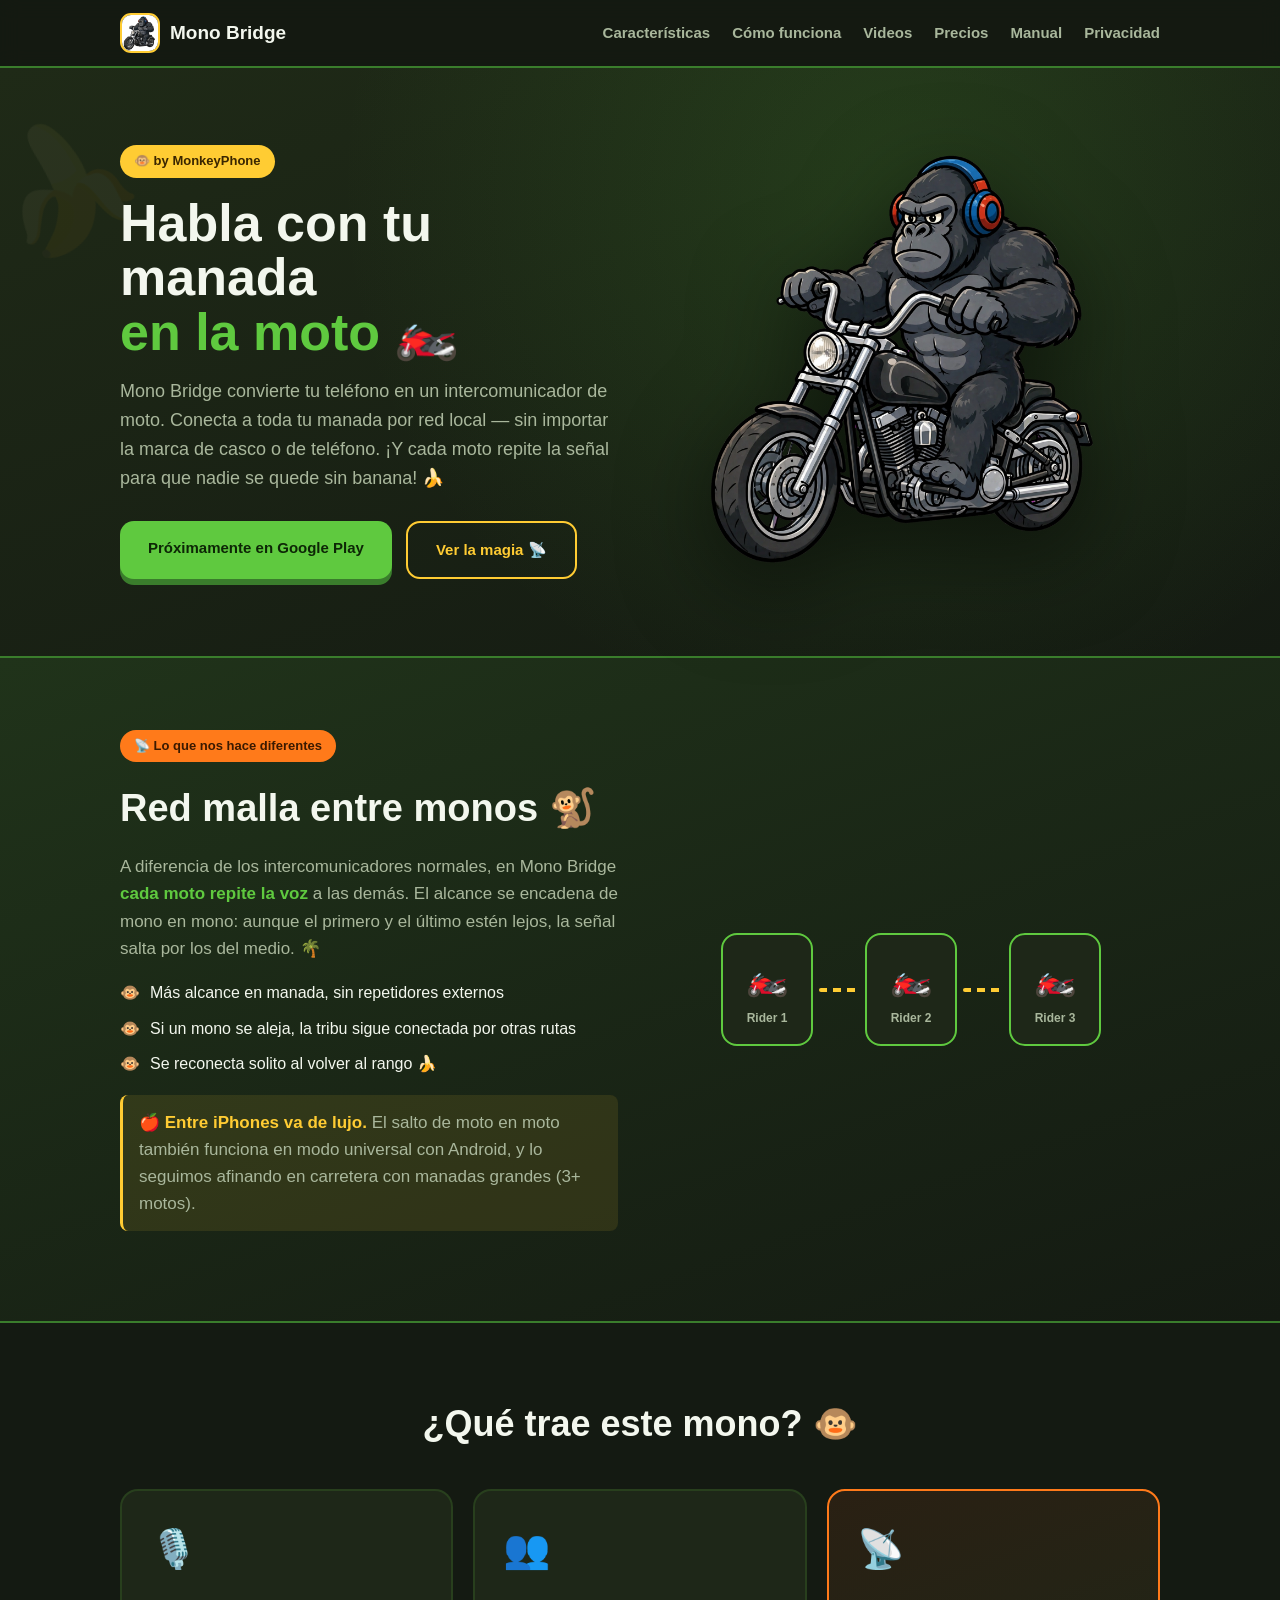
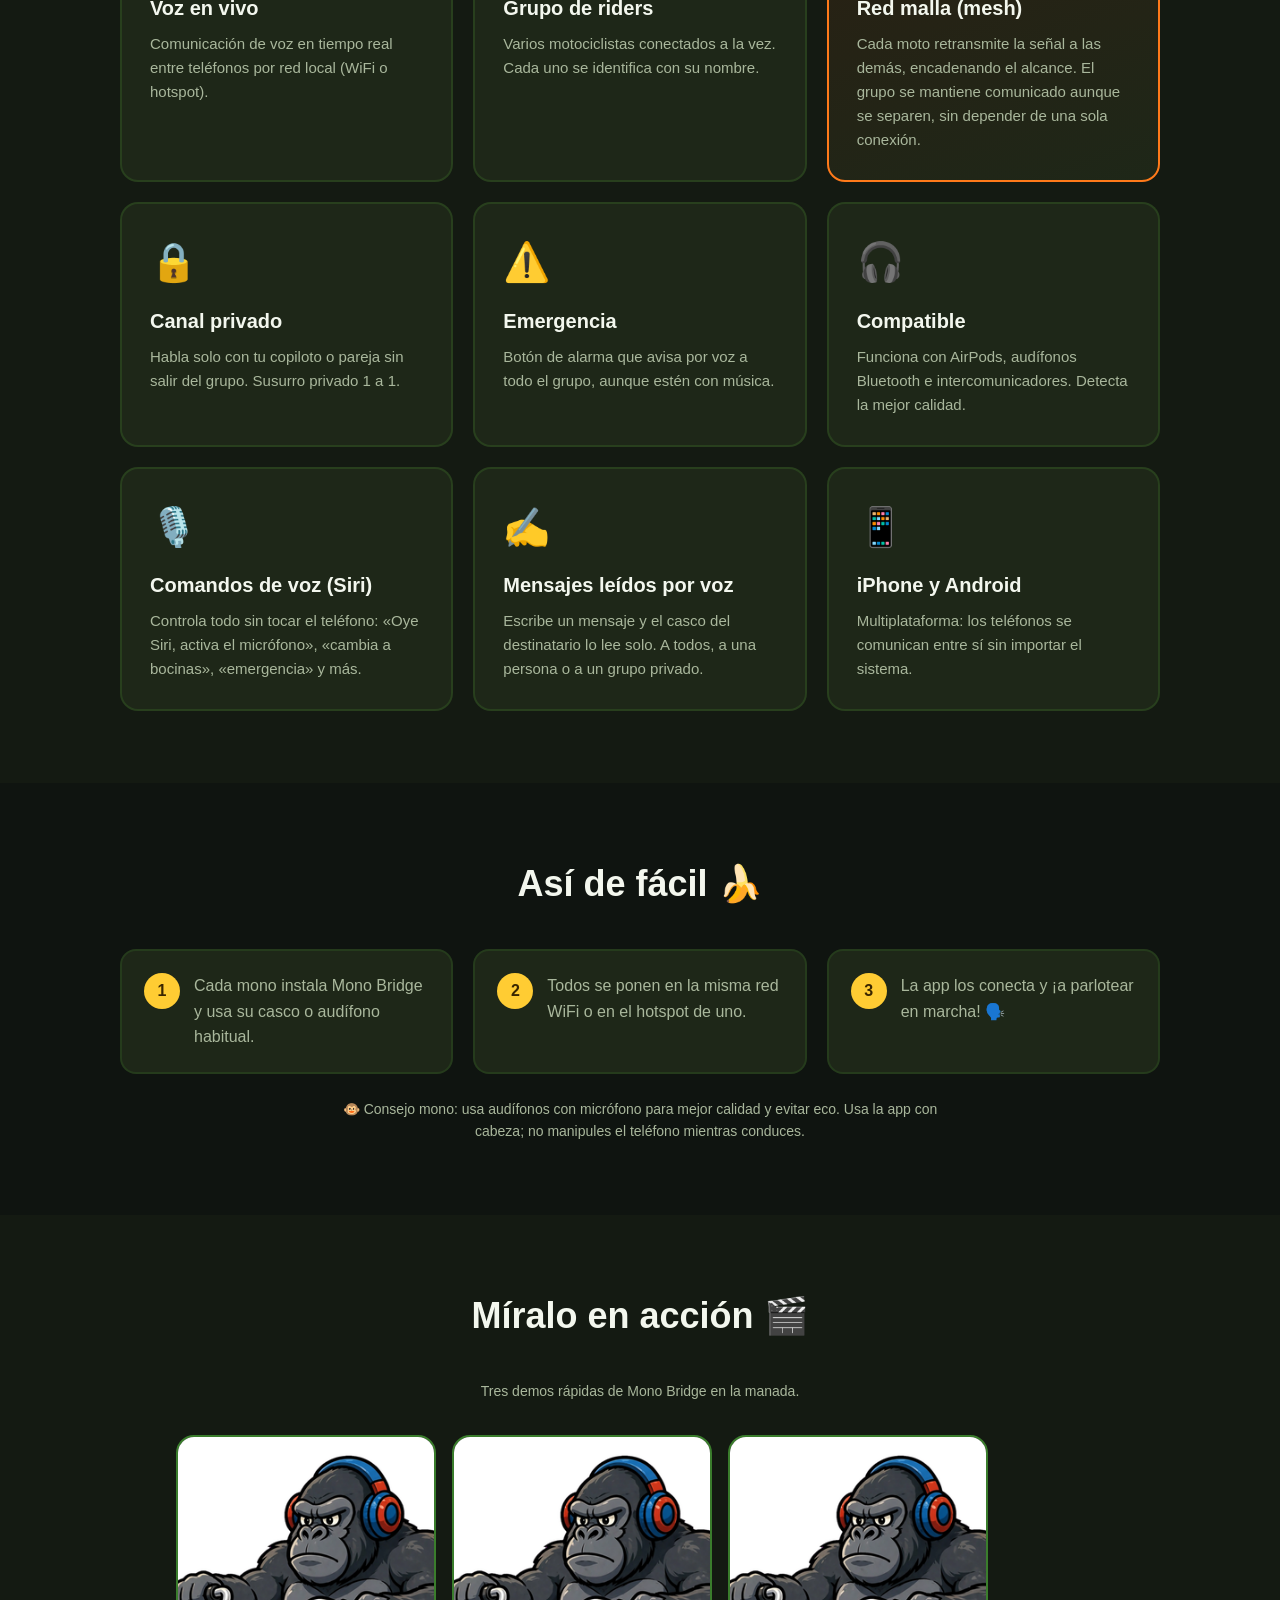
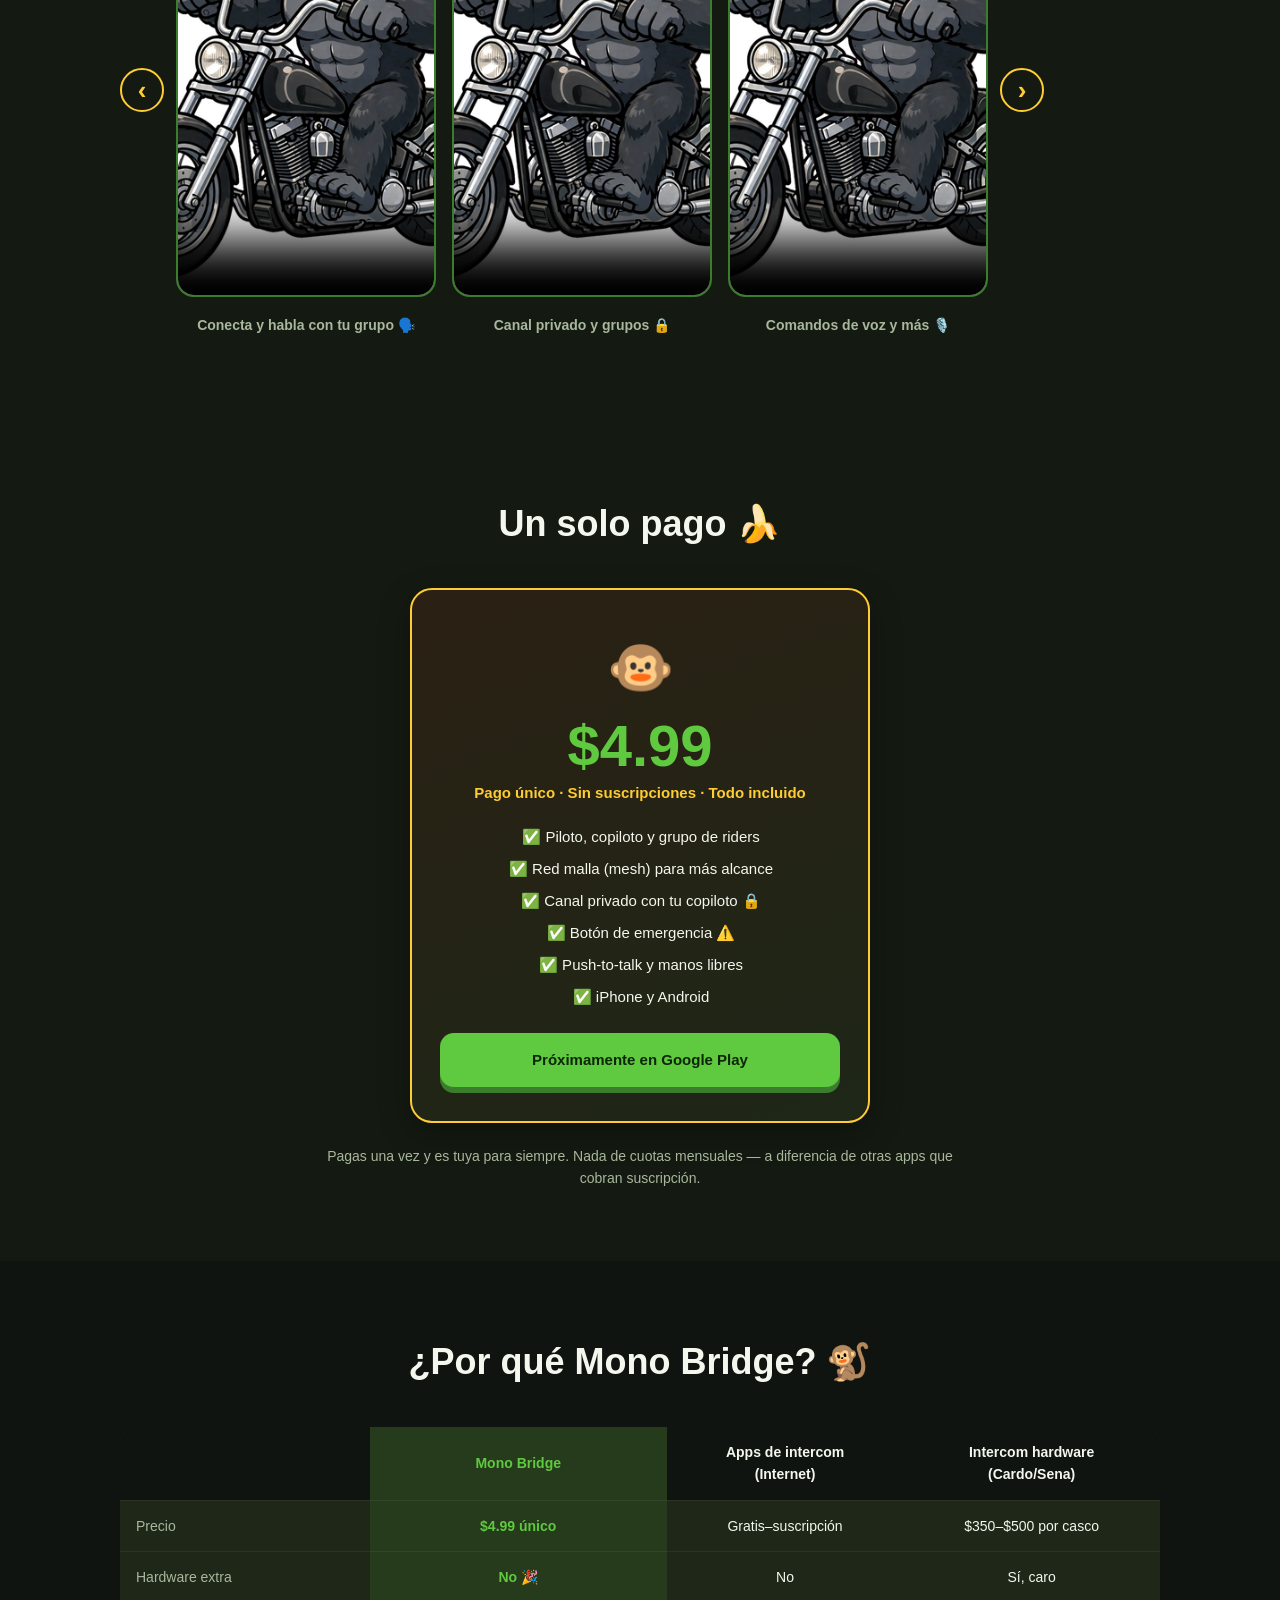
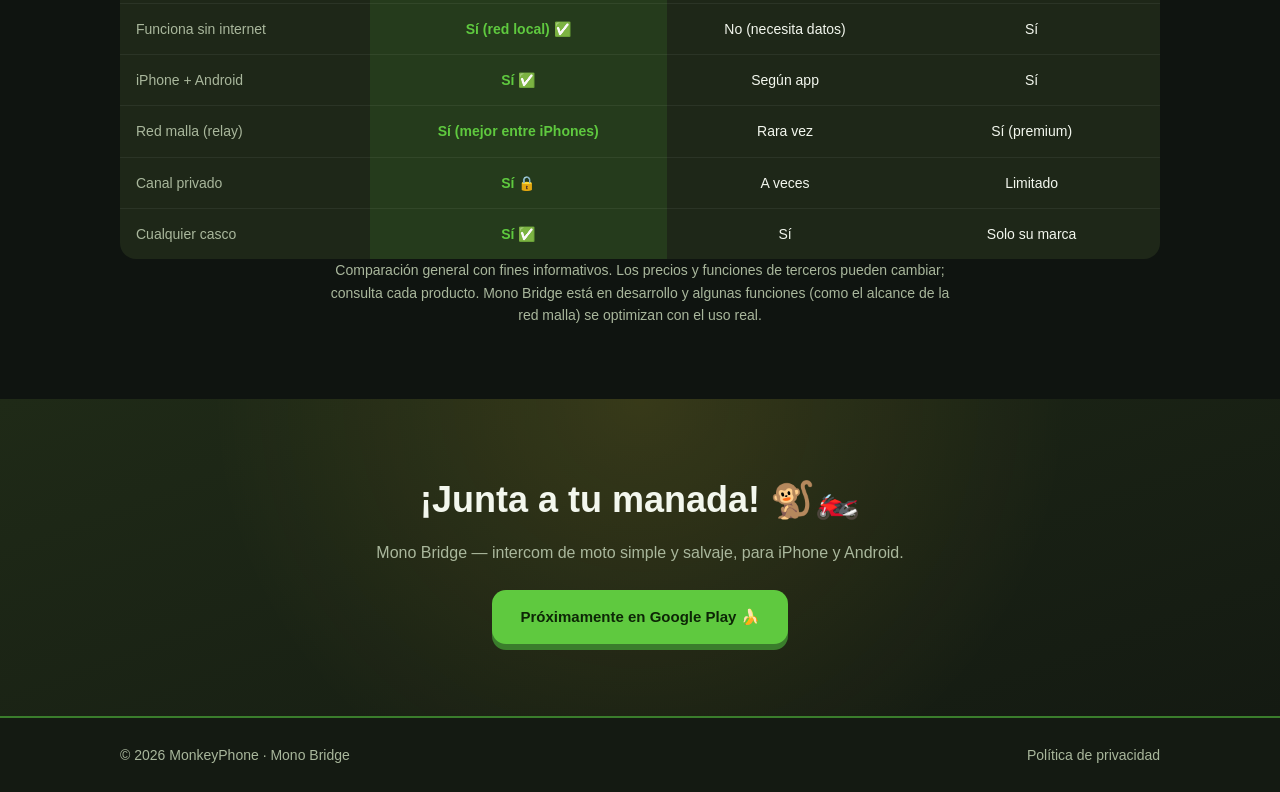
==== commit bd68c315: "Carrusel de videos demo (Meta) en la landing" ====
--- a/web/index.html
+++ b/web/index.html
@@ -20,6 +20,7 @@
       <nav class="nav-links">
         <a href="#features">Características</a>
         <a href="#how">Cómo funciona</a>
+        <a href="#videos">Videos</a>
         <a href="#precios">Precios</a>
         <a href="manual.html">Manual</a>
         <a href="privacy.html">Privacidad</a>
@@ -133,6 +134,32 @@
         <div class="step"><span>3</span><p>La app los conecta y ¡a parlotear en marcha! 🗣️</p></div>
       </div>
       <p class="note">🐵 Consejo mono: usa audífonos con micrófono para mejor calidad y evitar eco. Usa la app con cabeza; no manipules el teléfono mientras conduces.</p>
+    </div>
+  </section>
+
+  <!-- Videos demo (carrusel) -->
+  <section id="videos" class="section">
+    <div class="container">
+      <h2>Míralo en acción 🎬</h2>
+      <p class="note" style="margin-bottom:26px">Tres demos rápidas de Mono Bridge en la manada.</p>
+      <div class="carousel">
+        <button class="carousel-btn prev" onclick="moveCarousel(-1)" aria-label="Anterior">‹</button>
+        <div class="carousel-track" id="carouselTrack">
+          <div class="carousel-item">
+            <video src="video/demo1.mp4" controls playsinline preload="metadata" poster="img/icon.png"></video>
+            <p>Conecta y habla con tu grupo 🗣️</p>
+          </div>
+          <div class="carousel-item">
+            <video src="video/demo2.mp4" controls playsinline preload="metadata" poster="img/icon.png"></video>
+            <p>Canal privado y grupos 🔒</p>
+          </div>
+          <div class="carousel-item">
+            <video src="video/demo3.mp4" controls playsinline preload="metadata" poster="img/icon.png"></video>
+            <p>Comandos de voz y más 🎙️</p>
+          </div>
+        </div>
+        <button class="carousel-btn next" onclick="moveCarousel(1)" aria-label="Siguiente">›</button>
+      </div>
     </div>
   </section>
 
@@ -203,5 +230,14 @@
     </div>
   </footer>
 
+  <script>
+    function moveCarousel(dir){
+      var track = document.getElementById('carouselTrack');
+      var item = track.querySelector('.carousel-item');
+      if(!item) return;
+      var step = item.getBoundingClientRect().width + 16;
+      track.scrollBy({left: dir*step, behavior:'smooth'});
+    }
+  </script>
 </body>
 </html>
--- a/web/styles.css
+++ b/web/styles.css
@@ -121,3 +121,19 @@
 .price-hero .btn{width:100%}
 .mesh-note{margin-top:18px;padding:14px 16px;background:rgba(255,204,51,.1);border-left:3px solid var(--banana);border-radius:8px;color:var(--muted);font-size:14px}
 .mesh-note strong{color:var(--banana)}
+
+/* Carrusel de videos */
+.carousel{position:relative;display:flex;align-items:center;gap:8px}
+.carousel-track{display:flex;gap:16px;overflow-x:auto;scroll-snap-type:x mandatory;scroll-behavior:smooth;padding:6px 4px 14px;-webkit-overflow-scrolling:touch}
+.carousel-track::-webkit-scrollbar{height:8px}
+.carousel-track::-webkit-scrollbar-thumb{background:var(--jungle);border-radius:4px}
+.carousel-item{flex:0 0 auto;width:260px;scroll-snap-align:center;text-align:center}
+.carousel-item video{width:260px;height:462px;object-fit:cover;border-radius:18px;border:2px solid var(--jungle);background:#000}
+.carousel-item p{margin-top:10px;color:var(--muted);font-size:14px;font-weight:600}
+.carousel-btn{flex:0 0 auto;width:44px;height:44px;border-radius:50%;border:2px solid var(--banana);background:rgba(20,26,18,.7);color:var(--banana);font-size:26px;font-weight:800;cursor:pointer;line-height:1;transition:.2s}
+.carousel-btn:hover{background:var(--banana);color:#3a2600}
+@media(max-width:600px){
+  .carousel-btn{display:none}
+  .carousel-item{width:78vw}
+  .carousel-item video{width:78vw;height:auto;aspect-ratio:9/16}
+}
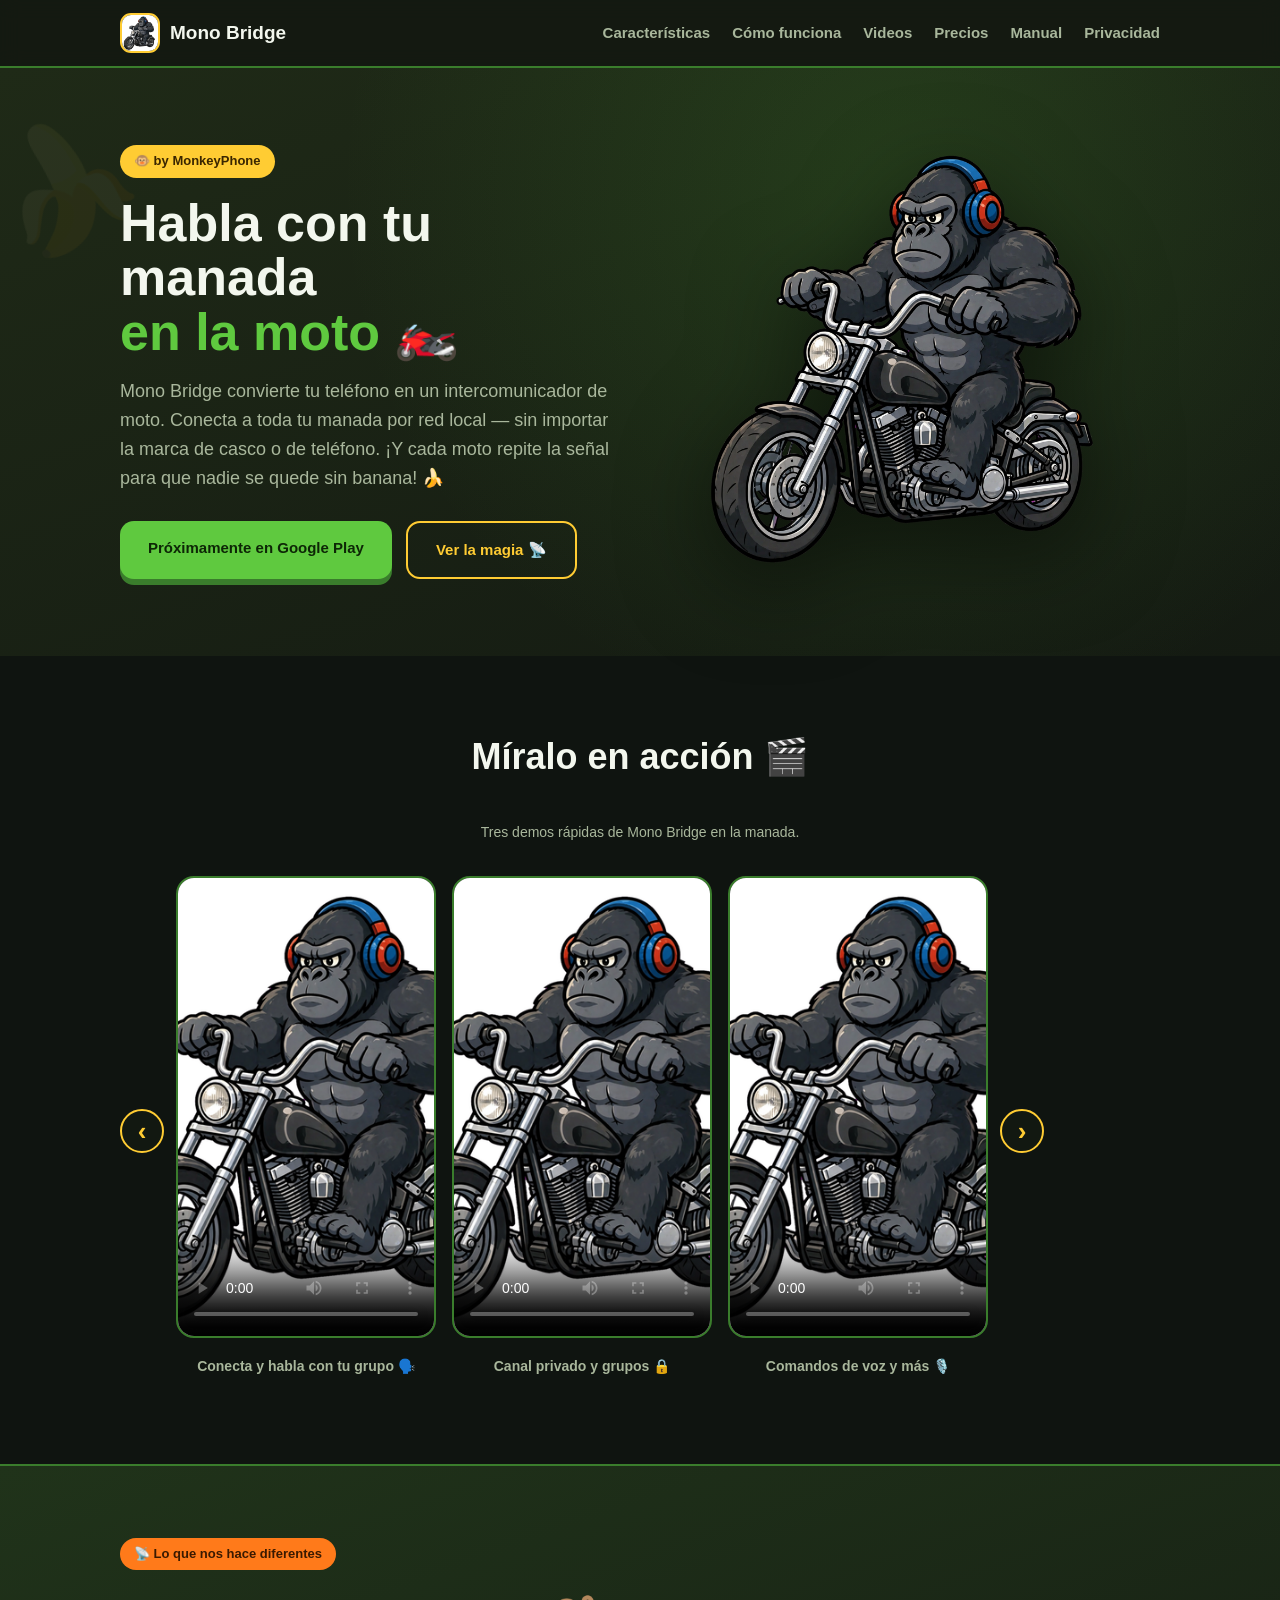
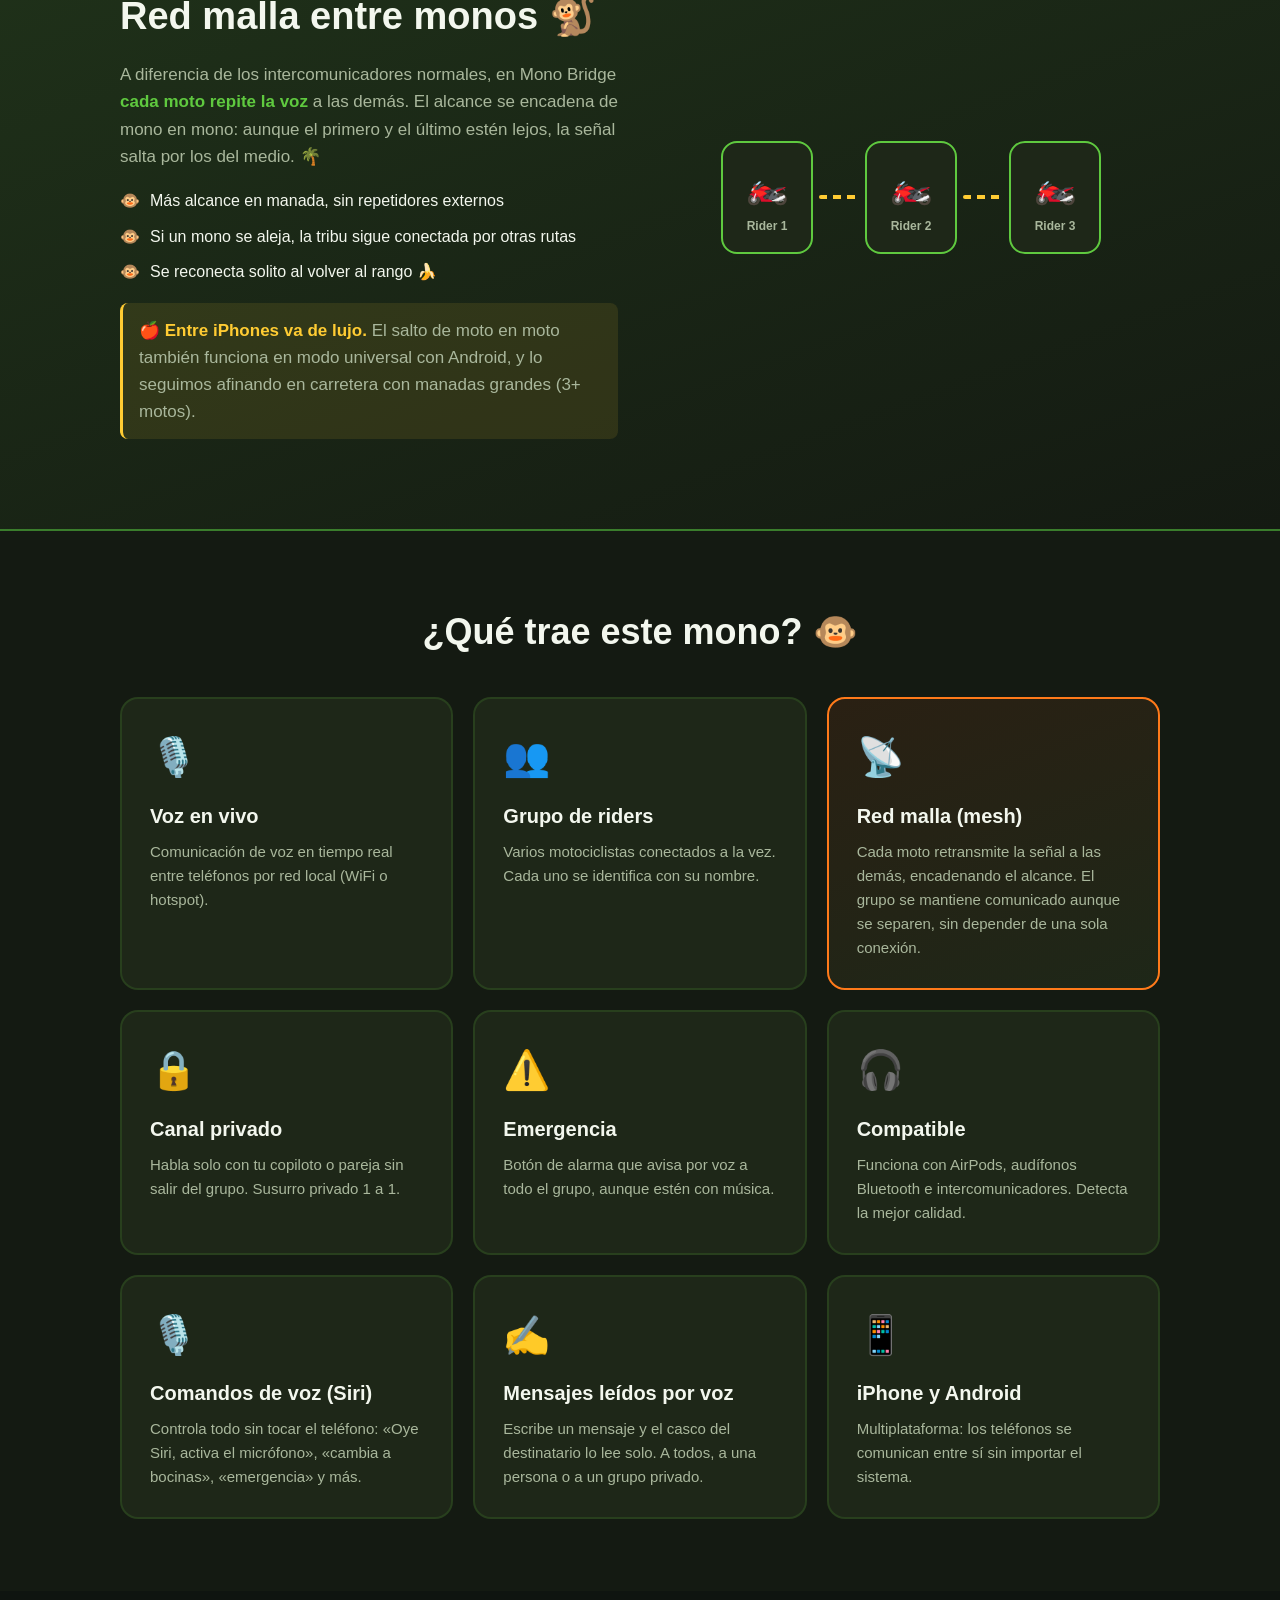
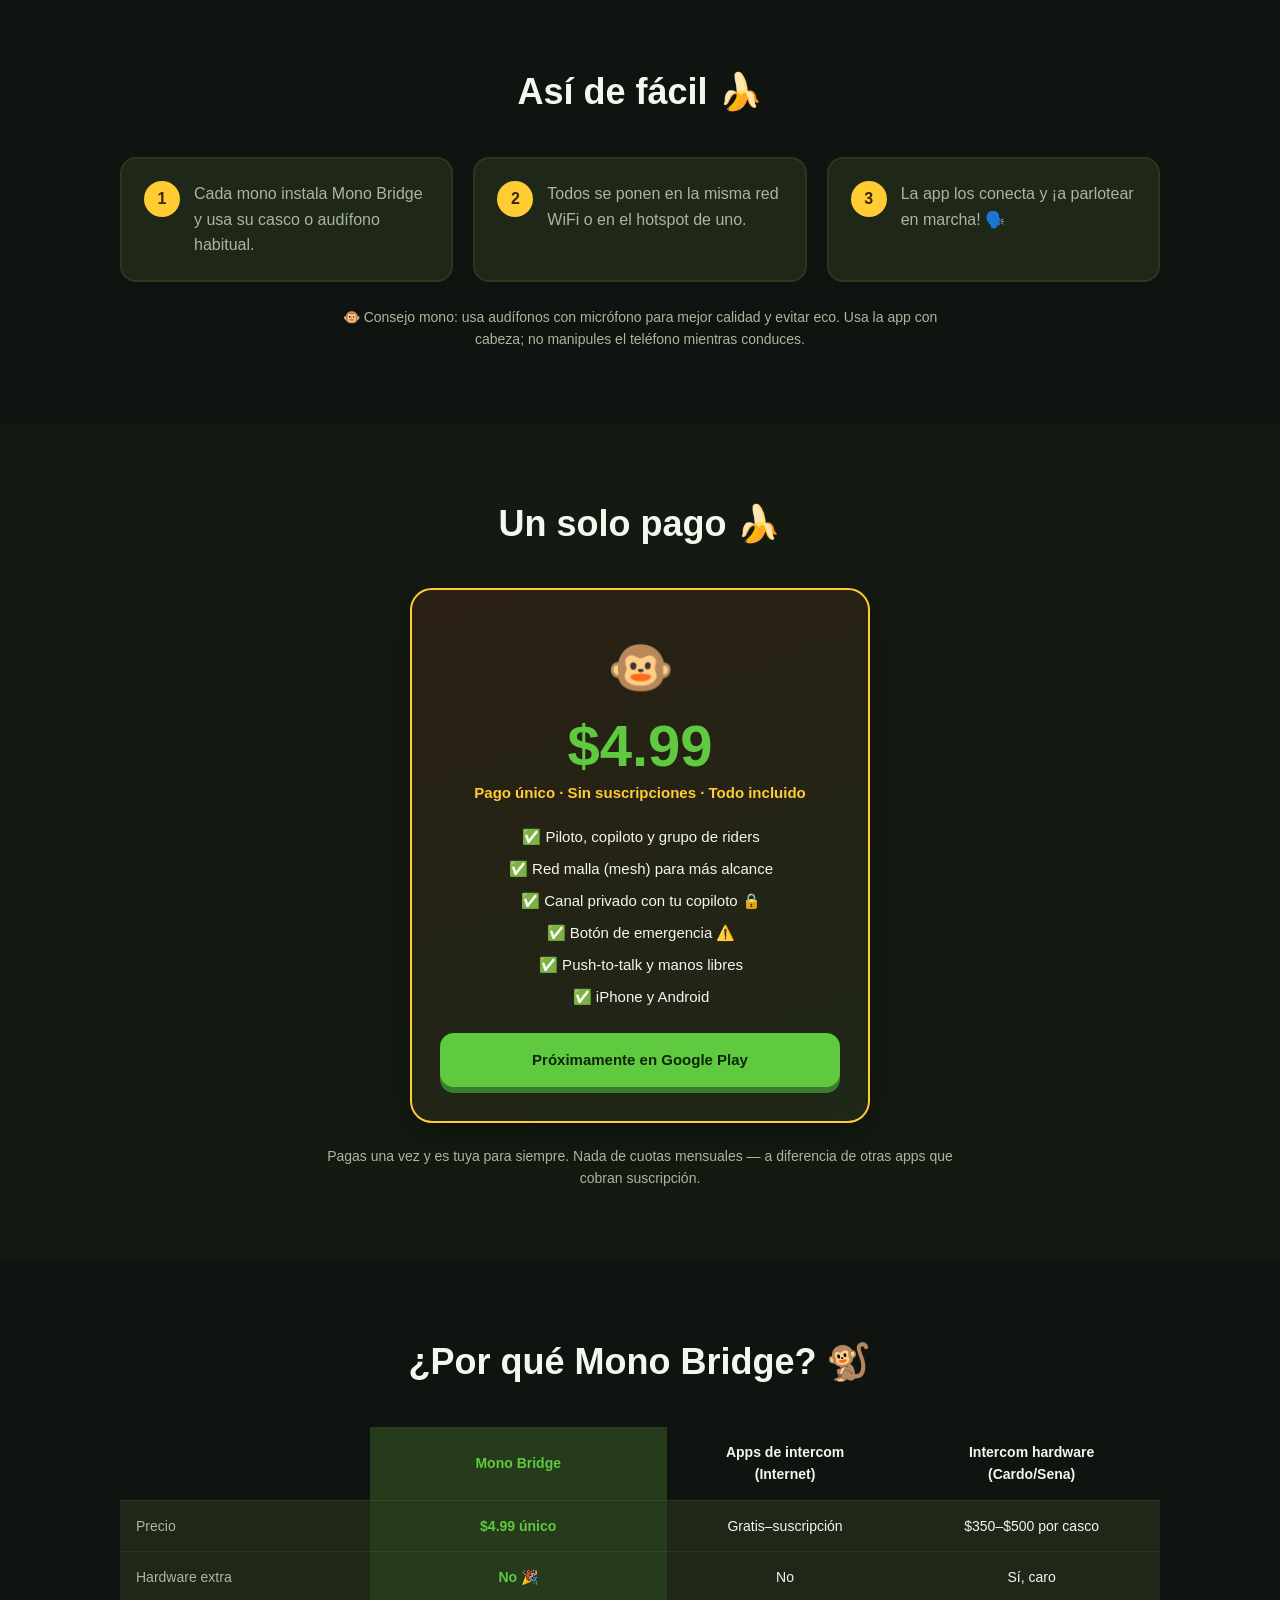
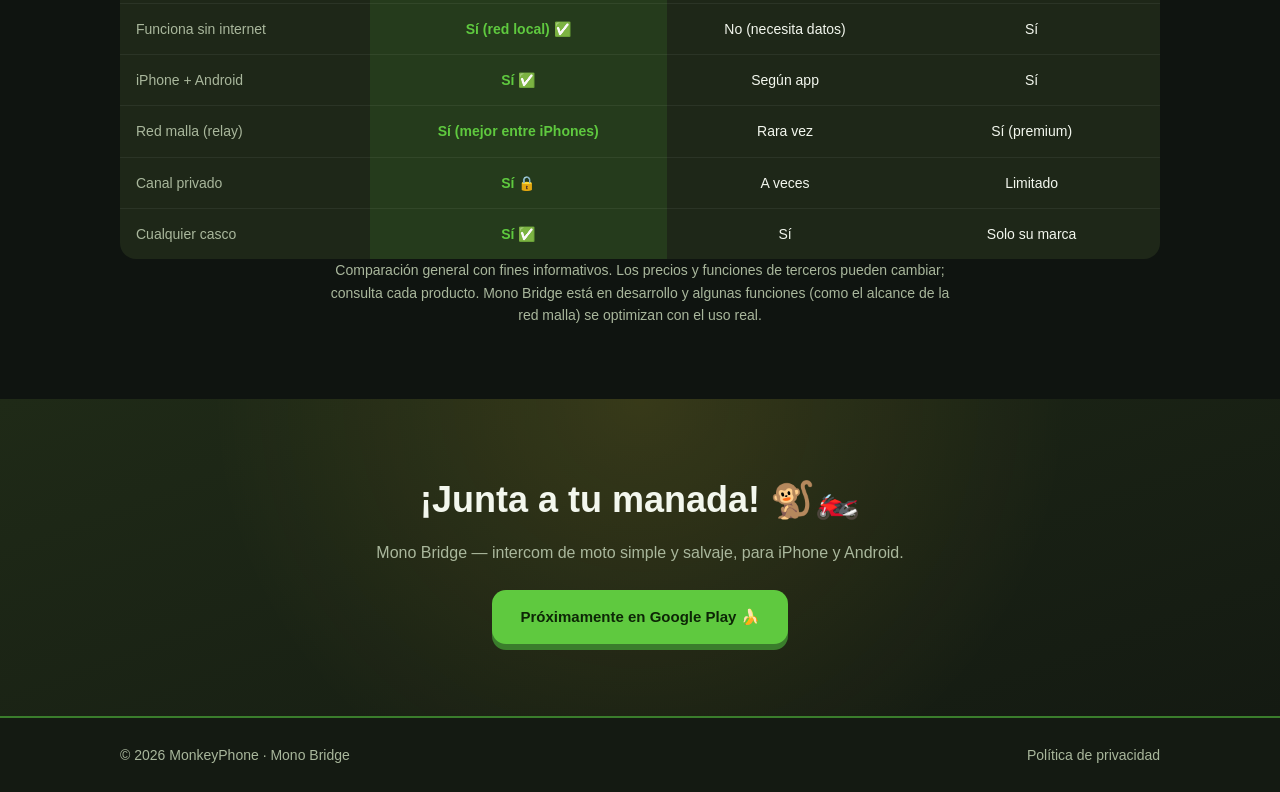
==== commit 40907011: "Carrusel de videos justo despues del hero (segunda seccion)" ====
--- a/web/index.html
+++ b/web/index.html
@@ -46,99 +46,8 @@
     </div>
   </section>
 
-  <!-- Red mesh (destacada) -->
-  <section id="mesh" class="section mesh">
-    <div class="container mesh-inner">
-      <div class="mesh-text">
-        <span class="badge">📡 Lo que nos hace diferentes</span>
-        <h2>Red malla entre monos 🐒</h2>
-        <p>A diferencia de los intercomunicadores normales, en Mono Bridge <strong>cada moto repite la voz</strong> a las demás. El alcance se encadena de mono en mono: aunque el primero y el último estén lejos, la señal salta por los del medio. 🌴</p>
-        <ul class="mesh-list">
-          <li>Más alcance en manada, sin repetidores externos</li>
-          <li>Si un mono se aleja, la tribu sigue conectada por otras rutas</li>
-          <li>Se reconecta solito al volver al rango 🍌</li>
-        </ul>
-        <p class="mesh-note">🍎 <strong>Entre iPhones va de lujo.</strong> El salto de moto en moto también funciona en modo universal con Android, y lo seguimos afinando en carretera con manadas grandes (3+ motos).</p>
-      </div>
-      <div class="mesh-diagram">
-        <div class="moto">🏍️<span>Rider 1</span></div>
-        <div class="link"></div>
-        <div class="moto">🏍️<span>Rider 2</span></div>
-        <div class="link"></div>
-        <div class="moto">🏍️<span>Rider 3</span></div>
-      </div>
-    </div>
-  </section>
-
-  <!-- Features -->
-  <section id="features" class="section">
-    <div class="container">
-      <h2>¿Qué trae este mono? 🐵</h2>
-      <div class="grid">
-        <div class="card">
-          <div class="ico">🎙️</div>
-          <h3>Voz en vivo</h3>
-          <p>Comunicación de voz en tiempo real entre teléfonos por red local (WiFi o hotspot).</p>
-        </div>
-        <div class="card">
-          <div class="ico">👥</div>
-          <h3>Grupo de riders</h3>
-          <p>Varios motociclistas conectados a la vez. Cada uno se identifica con su nombre.</p>
-        </div>
-        <div class="card card-featured">
-          <div class="ico">📡</div>
-          <h3>Red malla (mesh)</h3>
-          <p>Cada moto retransmite la señal a las demás, encadenando el alcance. El grupo se mantiene comunicado aunque se separen, sin depender de una sola conexión.</p>
-        </div>
-        <div class="card">
-          <div class="ico">🔒</div>
-          <h3>Canal privado</h3>
-          <p>Habla solo con tu copiloto o pareja sin salir del grupo. Susurro privado 1 a 1.</p>
-        </div>
-        <div class="card">
-          <div class="ico">⚠️</div>
-          <h3>Emergencia</h3>
-          <p>Botón de alarma que avisa por voz a todo el grupo, aunque estén con música.</p>
-        </div>
-        <div class="card">
-          <div class="ico">🎧</div>
-          <h3>Compatible</h3>
-          <p>Funciona con AirPods, audífonos Bluetooth e intercomunicadores. Detecta la mejor calidad.</p>
-        </div>
-        <div class="card">
-          <div class="ico">🎙️</div>
-          <h3>Comandos de voz (Siri)</h3>
-          <p>Controla todo sin tocar el teléfono: «Oye Siri, activa el micrófono», «cambia a bocinas», «emergencia» y más.</p>
-        </div>
-        <div class="card">
-          <div class="ico">✍️</div>
-          <h3>Mensajes leídos por voz</h3>
-          <p>Escribe un mensaje y el casco del destinatario lo lee solo. A todos, a una persona o a un grupo privado.</p>
-        </div>
-        <div class="card">
-          <div class="ico">📱</div>
-          <h3>iPhone y Android</h3>
-          <p>Multiplataforma: los teléfonos se comunican entre sí sin importar el sistema.</p>
-        </div>
-      </div>
-    </div>
-  </section>
-
-  <!-- How it works -->
-  <section id="how" class="section section-alt">
-    <div class="container">
-      <h2>Así de fácil 🍌</h2>
-      <div class="steps">
-        <div class="step"><span>1</span><p>Cada mono instala Mono Bridge y usa su casco o audífono habitual.</p></div>
-        <div class="step"><span>2</span><p>Todos se ponen en la misma red WiFi o en el hotspot de uno.</p></div>
-        <div class="step"><span>3</span><p>La app los conecta y ¡a parlotear en marcha! 🗣️</p></div>
-      </div>
-      <p class="note">🐵 Consejo mono: usa audífonos con micrófono para mejor calidad y evitar eco. Usa la app con cabeza; no manipules el teléfono mientras conduces.</p>
-    </div>
-  </section>
-
   <!-- Videos demo (carrusel) -->
-  <section id="videos" class="section">
+  <section id="videos" class="section section-alt">
     <div class="container">
       <h2>Míralo en acción 🎬</h2>
       <p class="note" style="margin-bottom:26px">Tres demos rápidas de Mono Bridge en la manada.</p>
@@ -160,6 +69,97 @@
         </div>
         <button class="carousel-btn next" onclick="moveCarousel(1)" aria-label="Siguiente">›</button>
       </div>
+    </div>
+  </section>
+
+  <!-- Red mesh (destacada) -->
+  <section id="mesh" class="section mesh">
+    <div class="container mesh-inner">
+      <div class="mesh-text">
+        <span class="badge">📡 Lo que nos hace diferentes</span>
+        <h2>Red malla entre monos 🐒</h2>
+        <p>A diferencia de los intercomunicadores normales, en Mono Bridge <strong>cada moto repite la voz</strong> a las demás. El alcance se encadena de mono en mono: aunque el primero y el último estén lejos, la señal salta por los del medio. 🌴</p>
+        <ul class="mesh-list">
+          <li>Más alcance en manada, sin repetidores externos</li>
+          <li>Si un mono se aleja, la tribu sigue conectada por otras rutas</li>
+          <li>Se reconecta solito al volver al rango 🍌</li>
+        </ul>
+        <p class="mesh-note">🍎 <strong>Entre iPhones va de lujo.</strong> El salto de moto en moto también funciona en modo universal con Android, y lo seguimos afinando en carretera con manadas grandes (3+ motos).</p>
+      </div>
+      <div class="mesh-diagram">
+        <div class="moto">🏍️<span>Rider 1</span></div>
+        <div class="link"></div>
+        <div class="moto">🏍️<span>Rider 2</span></div>
+        <div class="link"></div>
+        <div class="moto">🏍️<span>Rider 3</span></div>
+      </div>
+    </div>
+  </section>
+
+  <!-- Features -->
+  <section id="features" class="section">
+    <div class="container">
+      <h2>¿Qué trae este mono? 🐵</h2>
+      <div class="grid">
+        <div class="card">
+          <div class="ico">🎙️</div>
+          <h3>Voz en vivo</h3>
+          <p>Comunicación de voz en tiempo real entre teléfonos por red local (WiFi o hotspot).</p>
+        </div>
+        <div class="card">
+          <div class="ico">👥</div>
+          <h3>Grupo de riders</h3>
+          <p>Varios motociclistas conectados a la vez. Cada uno se identifica con su nombre.</p>
+        </div>
+        <div class="card card-featured">
+          <div class="ico">📡</div>
+          <h3>Red malla (mesh)</h3>
+          <p>Cada moto retransmite la señal a las demás, encadenando el alcance. El grupo se mantiene comunicado aunque se separen, sin depender de una sola conexión.</p>
+        </div>
+        <div class="card">
+          <div class="ico">🔒</div>
+          <h3>Canal privado</h3>
+          <p>Habla solo con tu copiloto o pareja sin salir del grupo. Susurro privado 1 a 1.</p>
+        </div>
+        <div class="card">
+          <div class="ico">⚠️</div>
+          <h3>Emergencia</h3>
+          <p>Botón de alarma que avisa por voz a todo el grupo, aunque estén con música.</p>
+        </div>
+        <div class="card">
+          <div class="ico">🎧</div>
+          <h3>Compatible</h3>
+          <p>Funciona con AirPods, audífonos Bluetooth e intercomunicadores. Detecta la mejor calidad.</p>
+        </div>
+        <div class="card">
+          <div class="ico">🎙️</div>
+          <h3>Comandos de voz (Siri)</h3>
+          <p>Controla todo sin tocar el teléfono: «Oye Siri, activa el micrófono», «cambia a bocinas», «emergencia» y más.</p>
+        </div>
+        <div class="card">
+          <div class="ico">✍️</div>
+          <h3>Mensajes leídos por voz</h3>
+          <p>Escribe un mensaje y el casco del destinatario lo lee solo. A todos, a una persona o a un grupo privado.</p>
+        </div>
+        <div class="card">
+          <div class="ico">📱</div>
+          <h3>iPhone y Android</h3>
+          <p>Multiplataforma: los teléfonos se comunican entre sí sin importar el sistema.</p>
+        </div>
+      </div>
+    </div>
+  </section>
+
+  <!-- How it works -->
+  <section id="how" class="section section-alt">
+    <div class="container">
+      <h2>Así de fácil 🍌</h2>
+      <div class="steps">
+        <div class="step"><span>1</span><p>Cada mono instala Mono Bridge y usa su casco o audífono habitual.</p></div>
+        <div class="step"><span>2</span><p>Todos se ponen en la misma red WiFi o en el hotspot de uno.</p></div>
+        <div class="step"><span>3</span><p>La app los conecta y ¡a parlotear en marcha! 🗣️</p></div>
+      </div>
+      <p class="note">🐵 Consejo mono: usa audífonos con micrófono para mejor calidad y evitar eco. Usa la app con cabeza; no manipules el teléfono mientras conduces.</p>
     </div>
   </section>
 
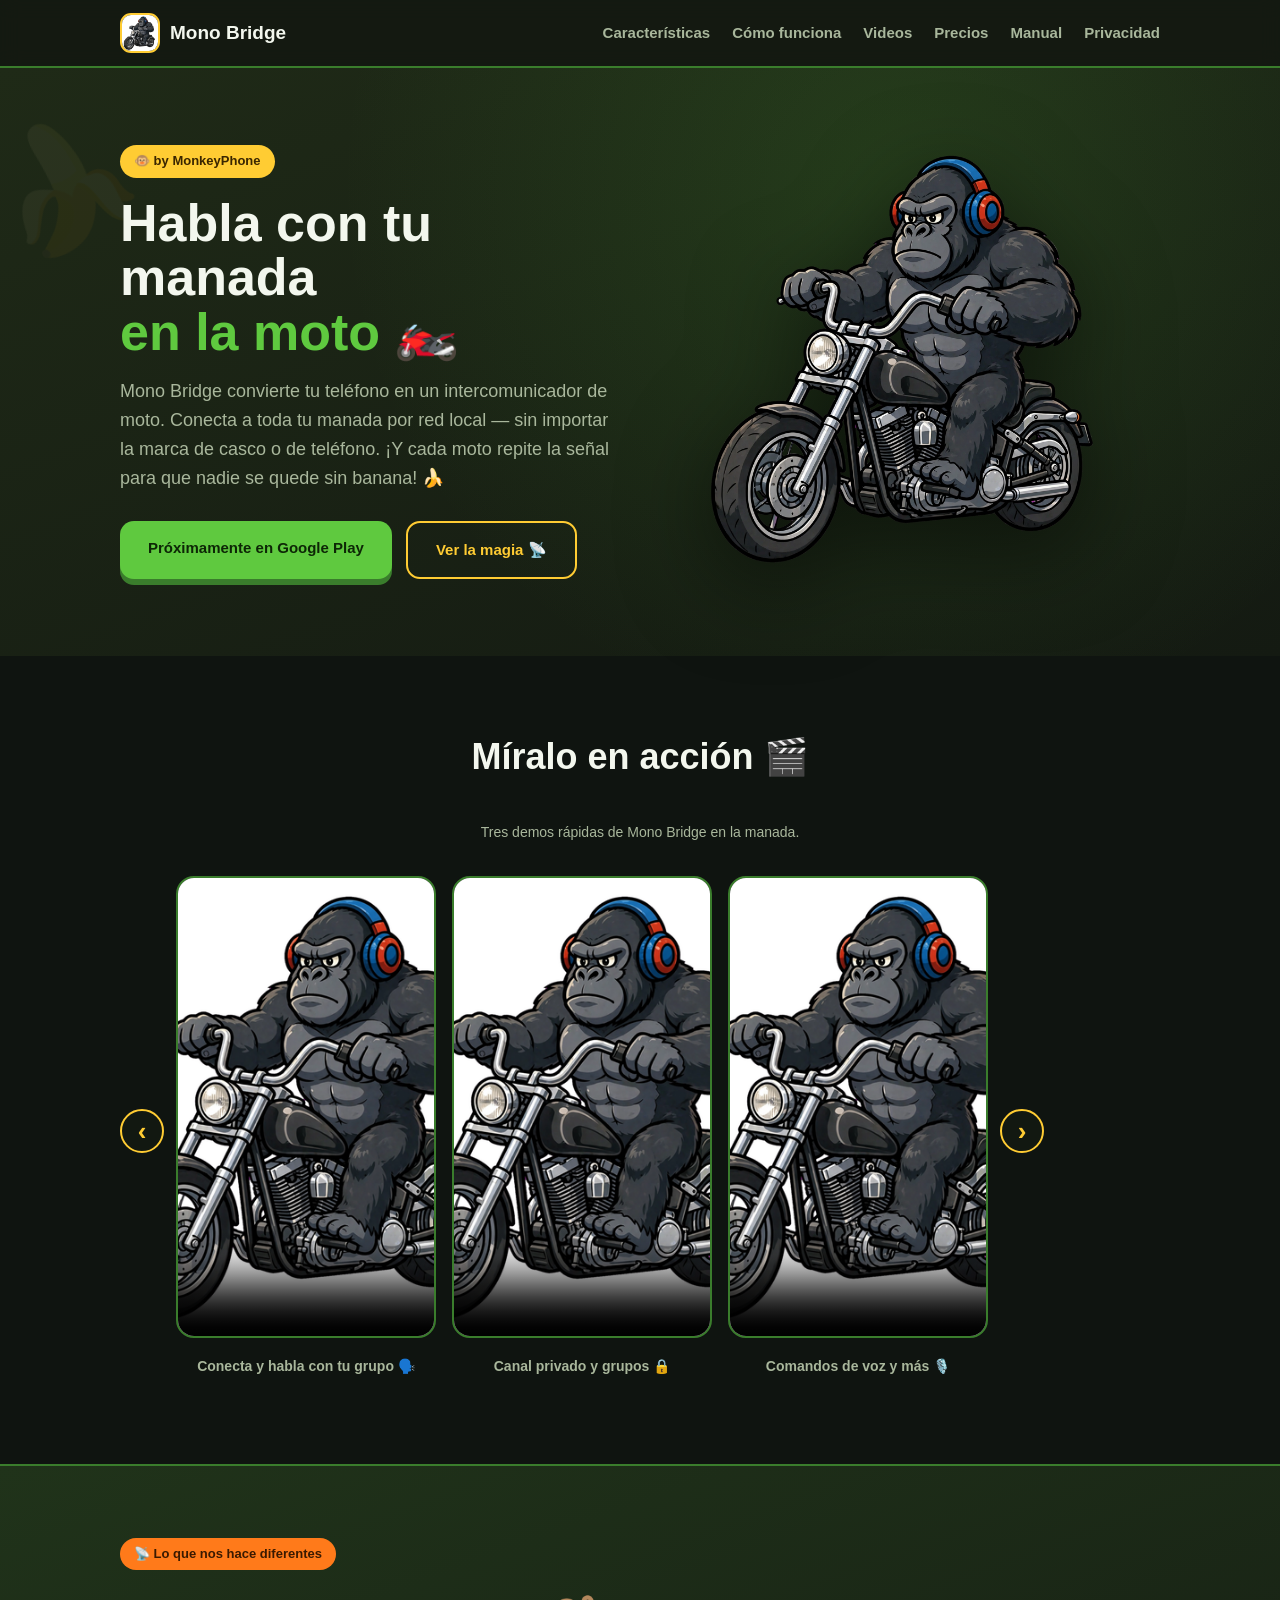
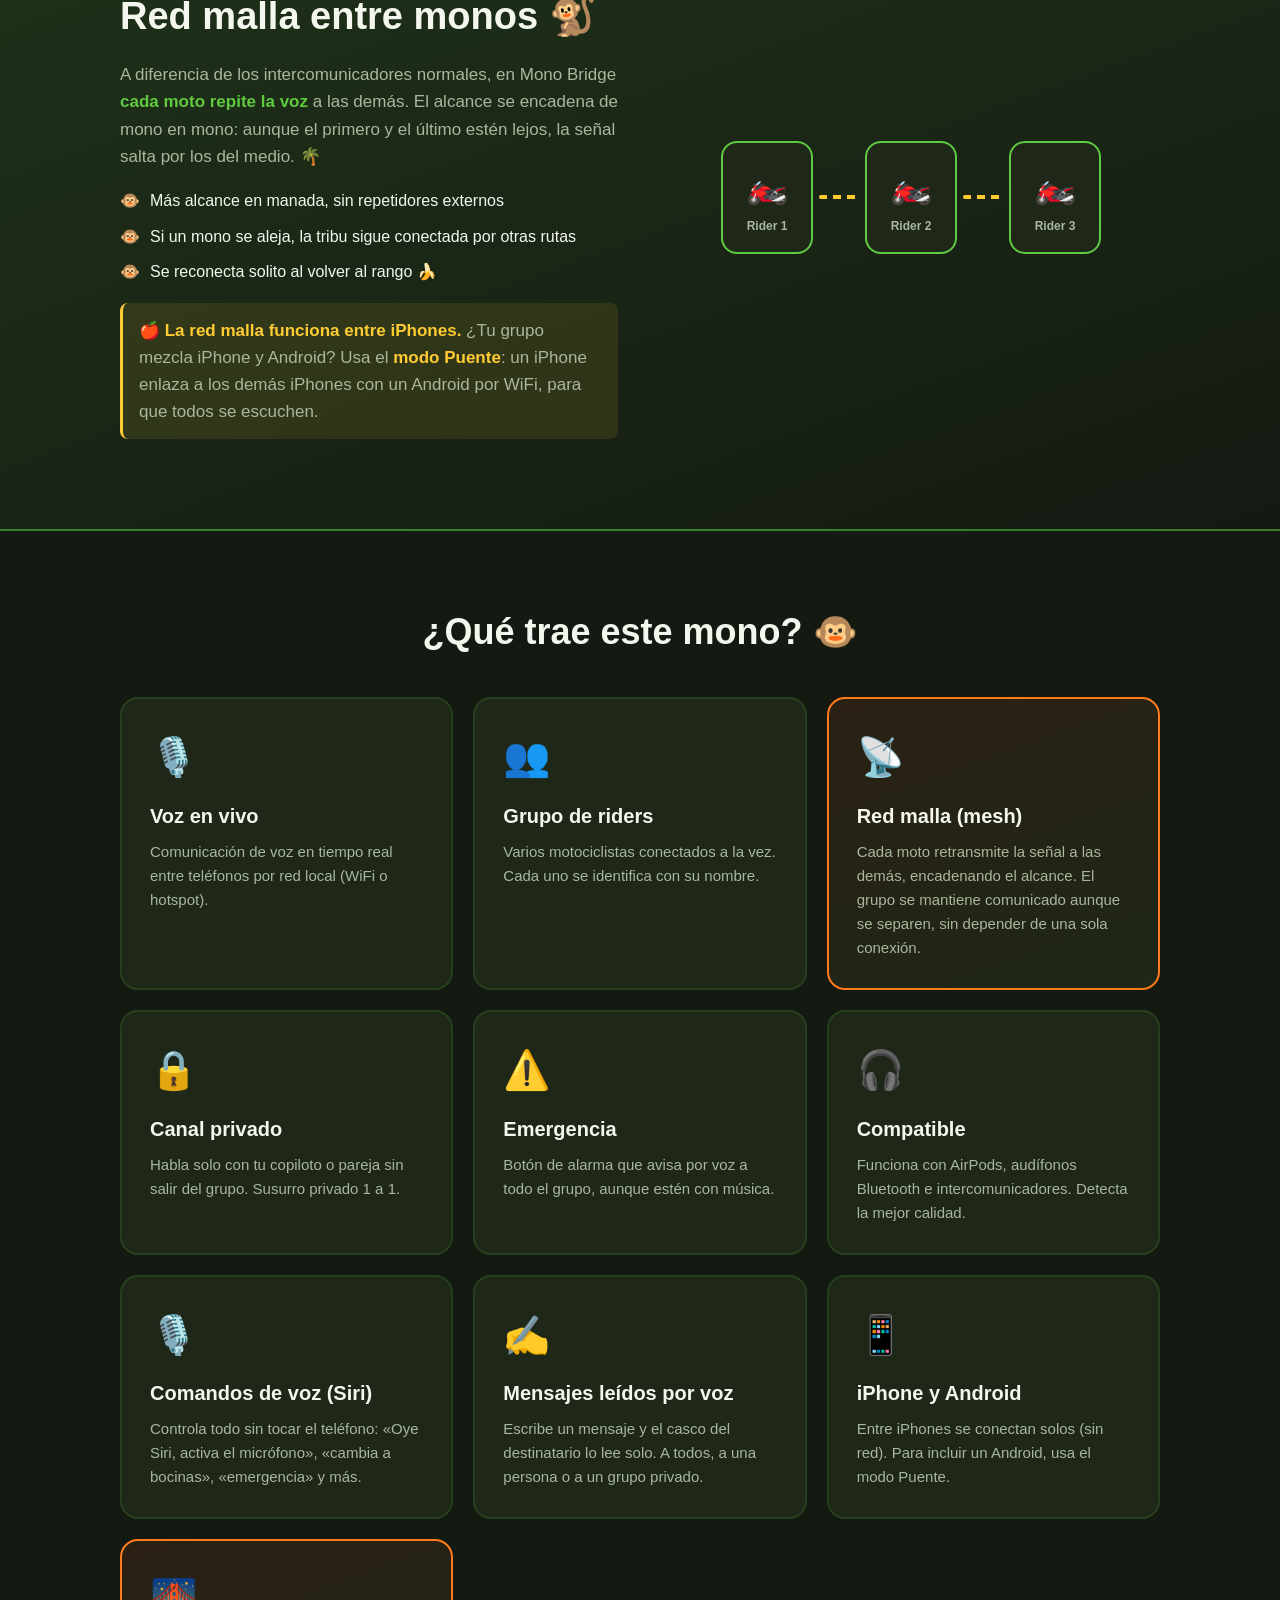
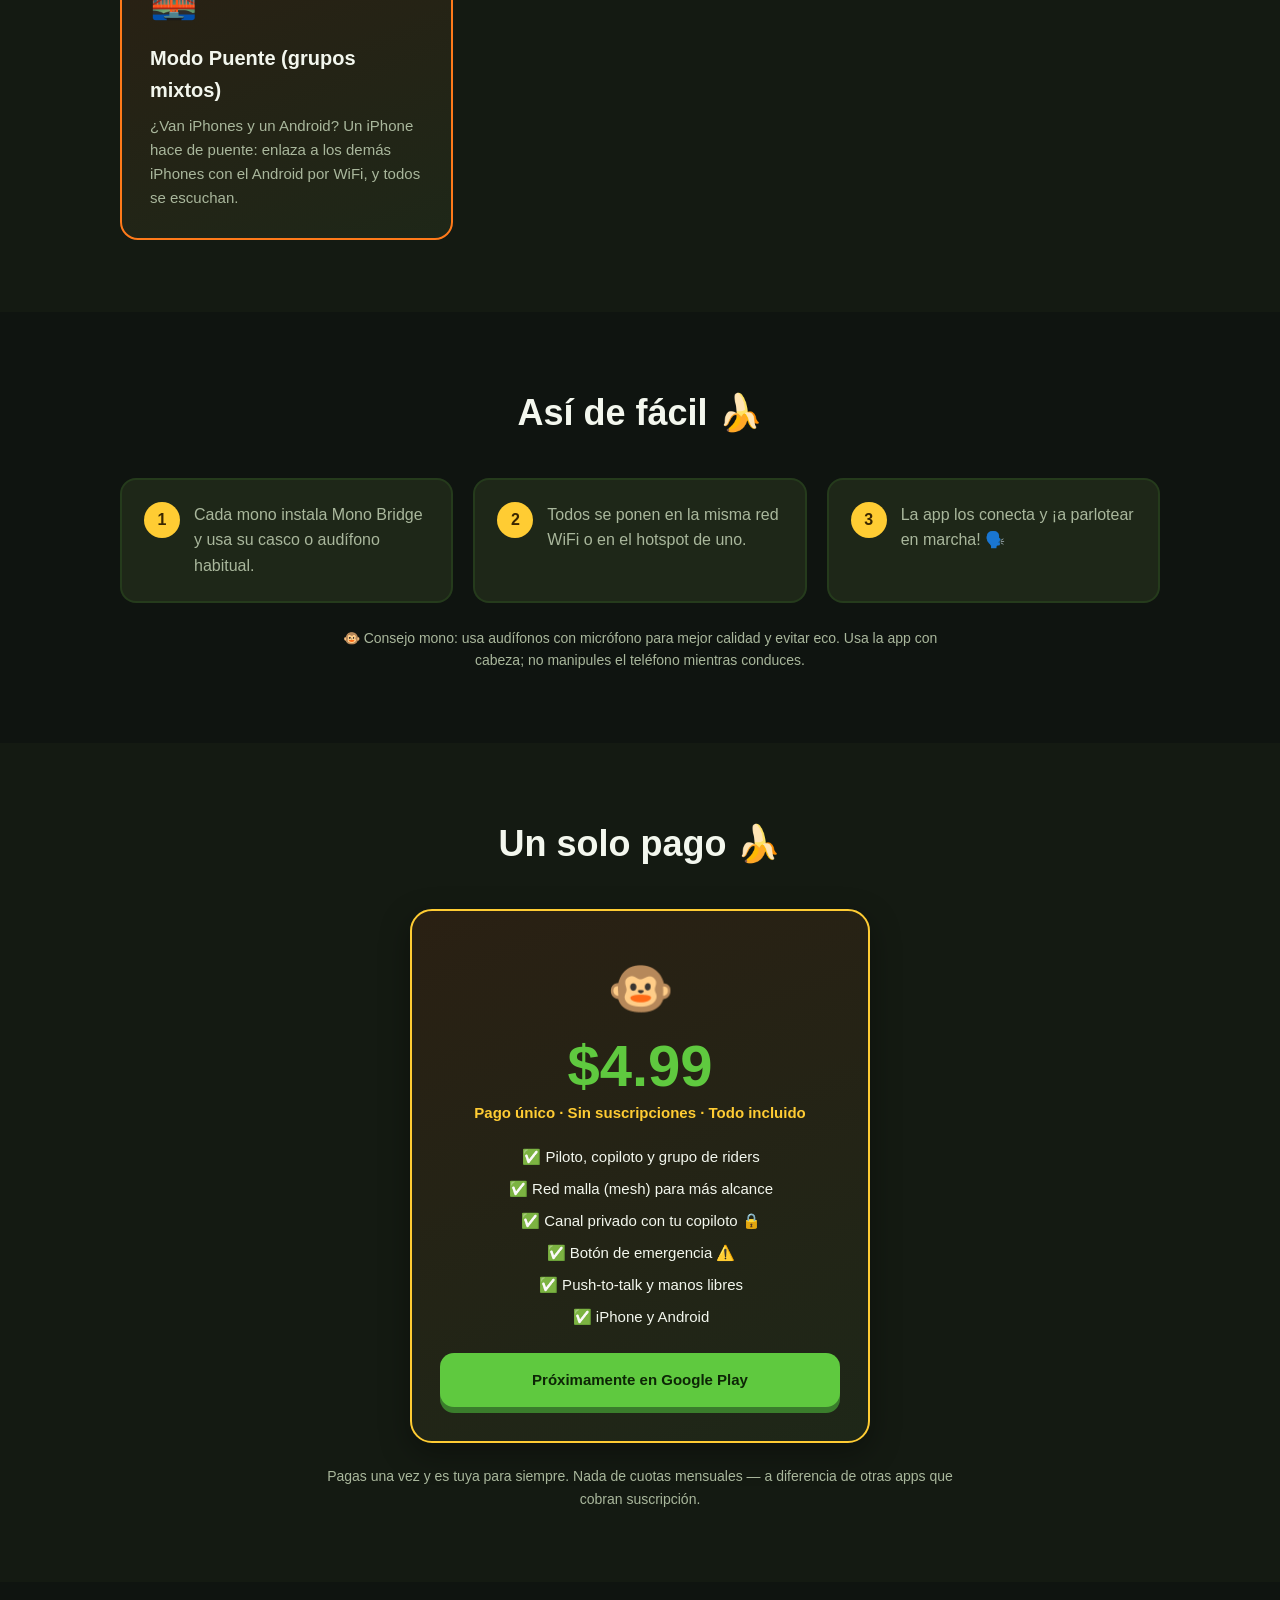
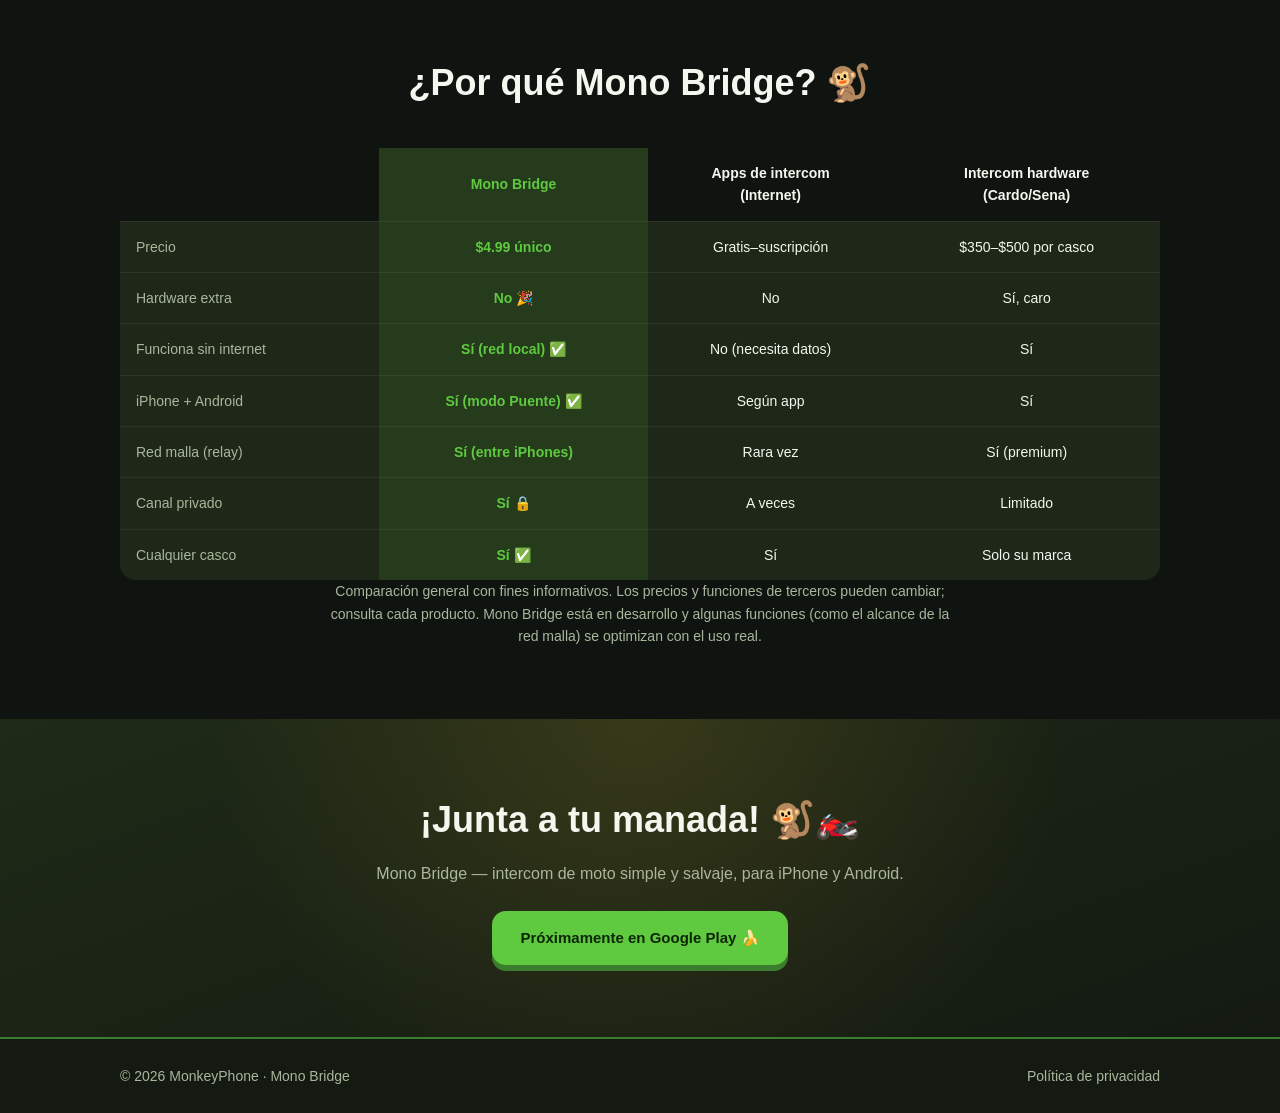
==== commit ab4c140e: "Web honesta: mesh es entre iPhones; grupos mixtos iPhone+Android via modo Puente" ====
--- a/web/index.html
+++ b/web/index.html
@@ -84,7 +84,7 @@
           <li>Si un mono se aleja, la tribu sigue conectada por otras rutas</li>
           <li>Se reconecta solito al volver al rango 🍌</li>
         </ul>
-        <p class="mesh-note">🍎 <strong>Entre iPhones va de lujo.</strong> El salto de moto en moto también funciona en modo universal con Android, y lo seguimos afinando en carretera con manadas grandes (3+ motos).</p>
+        <p class="mesh-note">🍎 <strong>La red malla funciona entre iPhones.</strong> ¿Tu grupo mezcla iPhone y Android? Usa el <strong>modo Puente</strong>: un iPhone enlaza a los demás iPhones con un Android por WiFi, para que todos se escuchen.</p>
       </div>
       <div class="mesh-diagram">
         <div class="moto">🏍️<span>Rider 1</span></div>
@@ -144,7 +144,12 @@
         <div class="card">
           <div class="ico">📱</div>
           <h3>iPhone y Android</h3>
-          <p>Multiplataforma: los teléfonos se comunican entre sí sin importar el sistema.</p>
+          <p>Entre iPhones se conectan solos (sin red). Para incluir un Android, usa el modo Puente.</p>
+        </div>
+        <div class="card card-featured">
+          <div class="ico">🌉</div>
+          <h3>Modo Puente (grupos mixtos)</h3>
+          <p>¿Van iPhones y un Android? Un iPhone hace de puente: enlaza a los demás iPhones con el Android por WiFi, y todos se escuchan.</p>
         </div>
       </div>
     </div>
@@ -203,8 +208,8 @@
             <tr><td>Precio</td><td class="hl-col">$4.99 único</td><td>Gratis–suscripción</td><td>$350–$500 por casco</td></tr>
             <tr><td>Hardware extra</td><td class="hl-col">No 🎉</td><td>No</td><td>Sí, caro</td></tr>
             <tr><td>Funciona sin internet</td><td class="hl-col">Sí (red local) ✅</td><td>No (necesita datos)</td><td>Sí</td></tr>
-            <tr><td>iPhone + Android</td><td class="hl-col">Sí ✅</td><td>Según app</td><td>Sí</td></tr>
-            <tr><td>Red malla (relay)</td><td class="hl-col">Sí (mejor entre iPhones)</td><td>Rara vez</td><td>Sí (premium)</td></tr>
+            <tr><td>iPhone + Android</td><td class="hl-col">Sí (modo Puente) ✅</td><td>Según app</td><td>Sí</td></tr>
+            <tr><td>Red malla (relay)</td><td class="hl-col">Sí (entre iPhones)</td><td>Rara vez</td><td>Sí (premium)</td></tr>
             <tr><td>Canal privado</td><td class="hl-col">Sí 🔒</td><td>A veces</td><td>Limitado</td></tr>
             <tr><td>Cualquier casco</td><td class="hl-col">Sí ✅</td><td>Sí</td><td>Solo su marca</td></tr>
           </tbody>
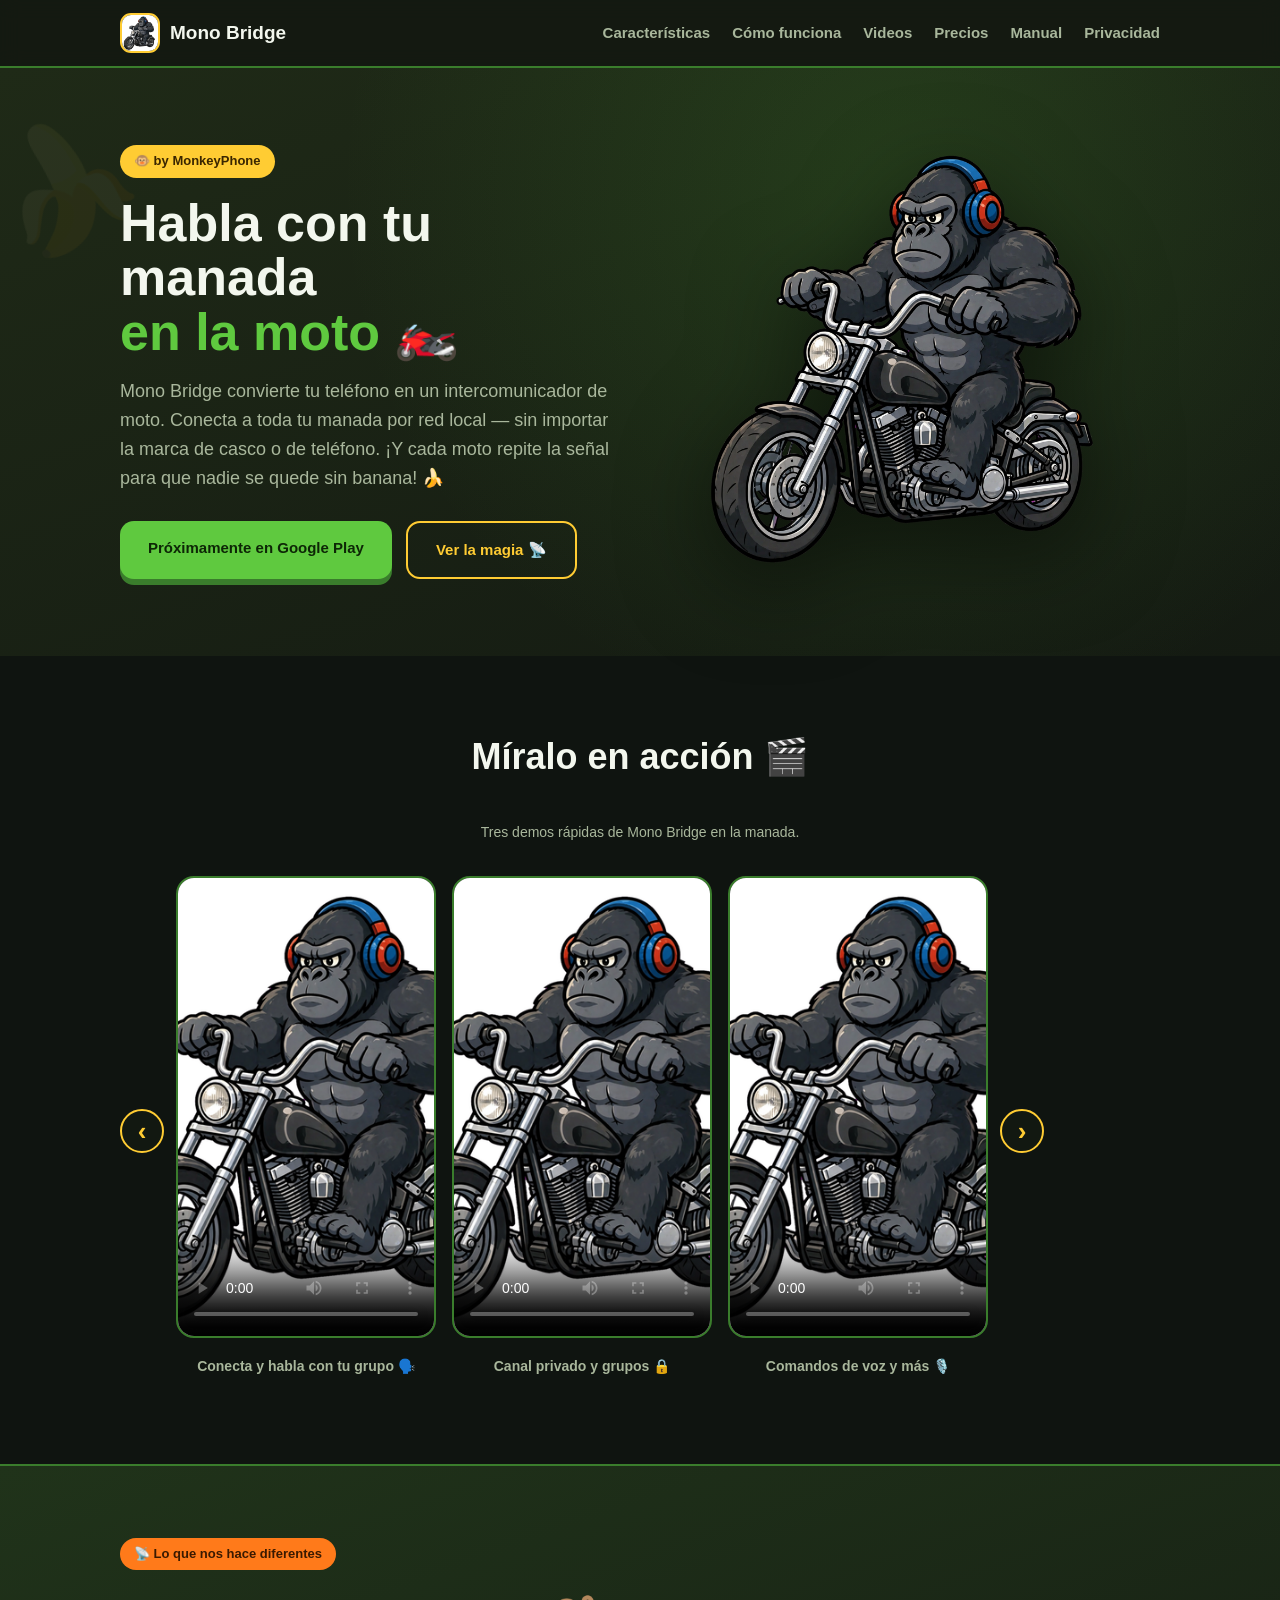
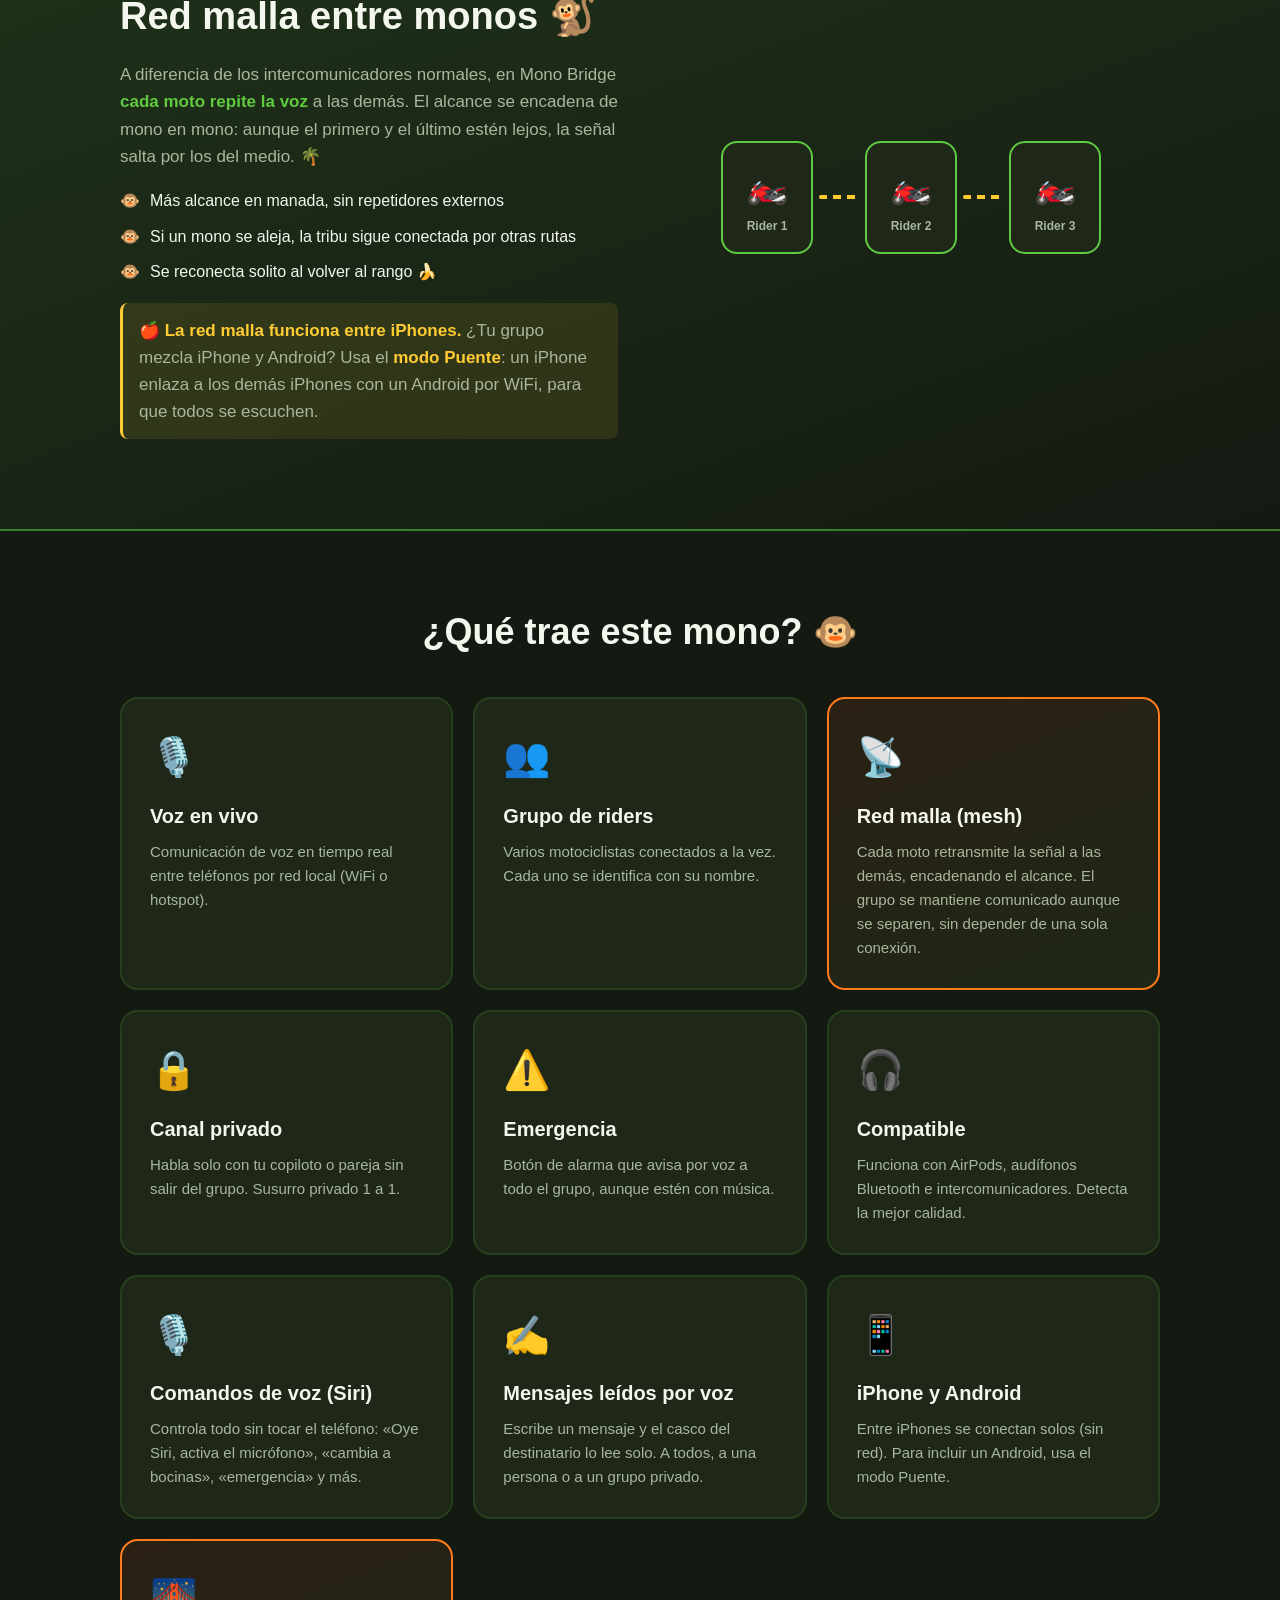
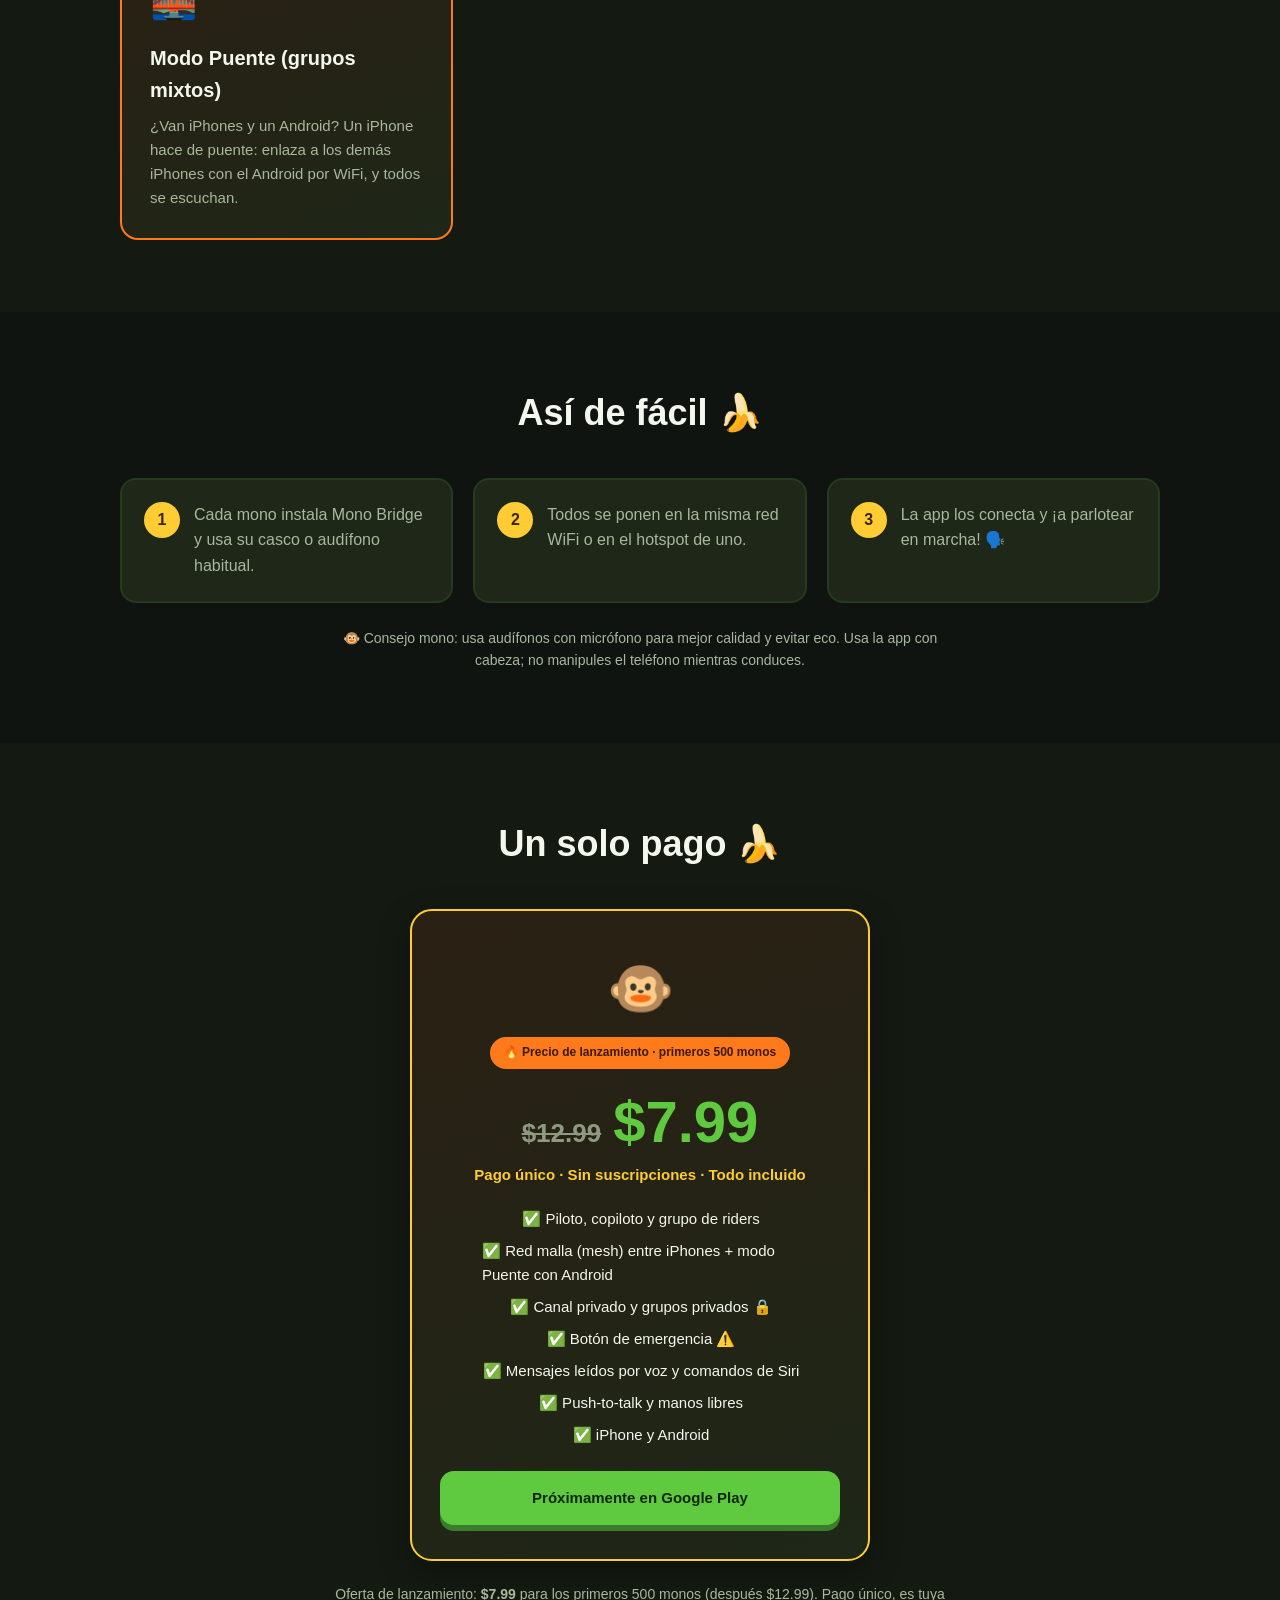
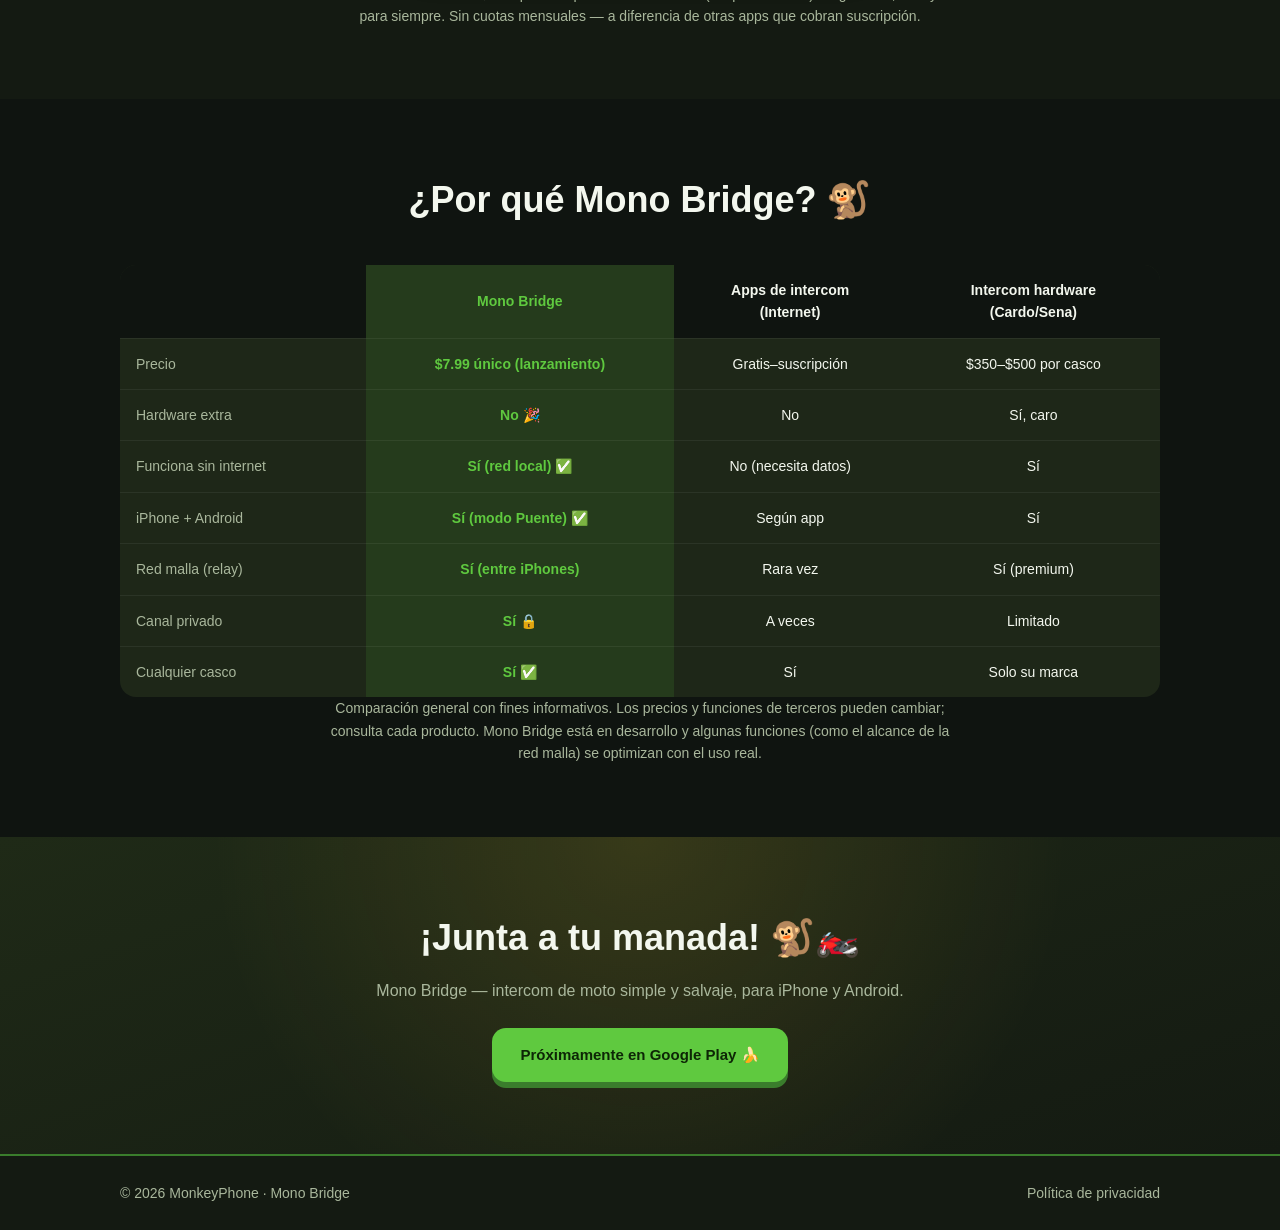
==== commit 818108a0: "Precio de lanzamiento: 12.99 tachado -> 7.99 para los primeros 500 monos" ====
--- a/web/index.html
+++ b/web/index.html
@@ -174,19 +174,24 @@
       <h2>Un solo pago 🍌</h2>
       <div class="price-hero">
         <div class="ico">🐵</div>
-        <p class="price-big">$4.99</p>
+        <span class="launch-badge">🔥 Precio de lanzamiento · primeros 500 monos</span>
+        <p class="price-row">
+          <span class="price-old">$12.99</span>
+          <span class="price-big">$7.99</span>
+        </p>
         <p class="price-sub">Pago único · Sin suscripciones · Todo incluido</p>
         <ul class="plan-list plan-center">
           <li>✅ Piloto, copiloto y grupo de riders</li>
-          <li>✅ Red malla (mesh) para más alcance</li>
-          <li>✅ Canal privado con tu copiloto 🔒</li>
+          <li>✅ Red malla (mesh) entre iPhones + modo Puente con Android</li>
+          <li>✅ Canal privado y grupos privados 🔒</li>
           <li>✅ Botón de emergencia ⚠️</li>
+          <li>✅ Mensajes leídos por voz y comandos de Siri</li>
           <li>✅ Push-to-talk y manos libres</li>
           <li>✅ iPhone y Android</li>
         </ul>
         <a href="#" class="btn btn-primary">Próximamente en Google Play</a>
       </div>
-      <p class="note">Pagas una vez y es tuya para siempre. Nada de cuotas mensuales — a diferencia de otras apps que cobran suscripción.</p>
+      <p class="note">Oferta de lanzamiento: <strong>$7.99</strong> para los primeros 500 monos (después $12.99). Pago único, es tuya para siempre. Sin cuotas mensuales — a diferencia de otras apps que cobran suscripción.</p>
     </div>
   </section>
 
@@ -205,7 +210,7 @@
             </tr>
           </thead>
           <tbody>
-            <tr><td>Precio</td><td class="hl-col">$4.99 único</td><td>Gratis–suscripción</td><td>$350–$500 por casco</td></tr>
+            <tr><td>Precio</td><td class="hl-col">$7.99 único (lanzamiento)</td><td>Gratis–suscripción</td><td>$350–$500 por casco</td></tr>
             <tr><td>Hardware extra</td><td class="hl-col">No 🎉</td><td>No</td><td>Sí, caro</td></tr>
             <tr><td>Funciona sin internet</td><td class="hl-col">Sí (red local) ✅</td><td>No (necesita datos)</td><td>Sí</td></tr>
             <tr><td>iPhone + Android</td><td class="hl-col">Sí (modo Puente) ✅</td><td>Según app</td><td>Sí</td></tr>
--- a/web/styles.css
+++ b/web/styles.css
@@ -137,3 +137,8 @@
   .carousel-item{width:78vw}
   .carousel-item video{width:78vw;height:auto;aspect-ratio:9/16}
 }
+
+/* Precio de lanzamiento */
+.launch-badge{display:inline-block;background:var(--orange);color:#3a1a00;font-weight:800;font-size:12px;padding:6px 14px;border-radius:999px;margin-bottom:12px}
+.price-row{display:flex;align-items:baseline;justify-content:center;gap:12px;margin:6px 0}
+.price-old{font-size:26px;font-weight:700;color:var(--muted);text-decoration:line-through;opacity:.8}
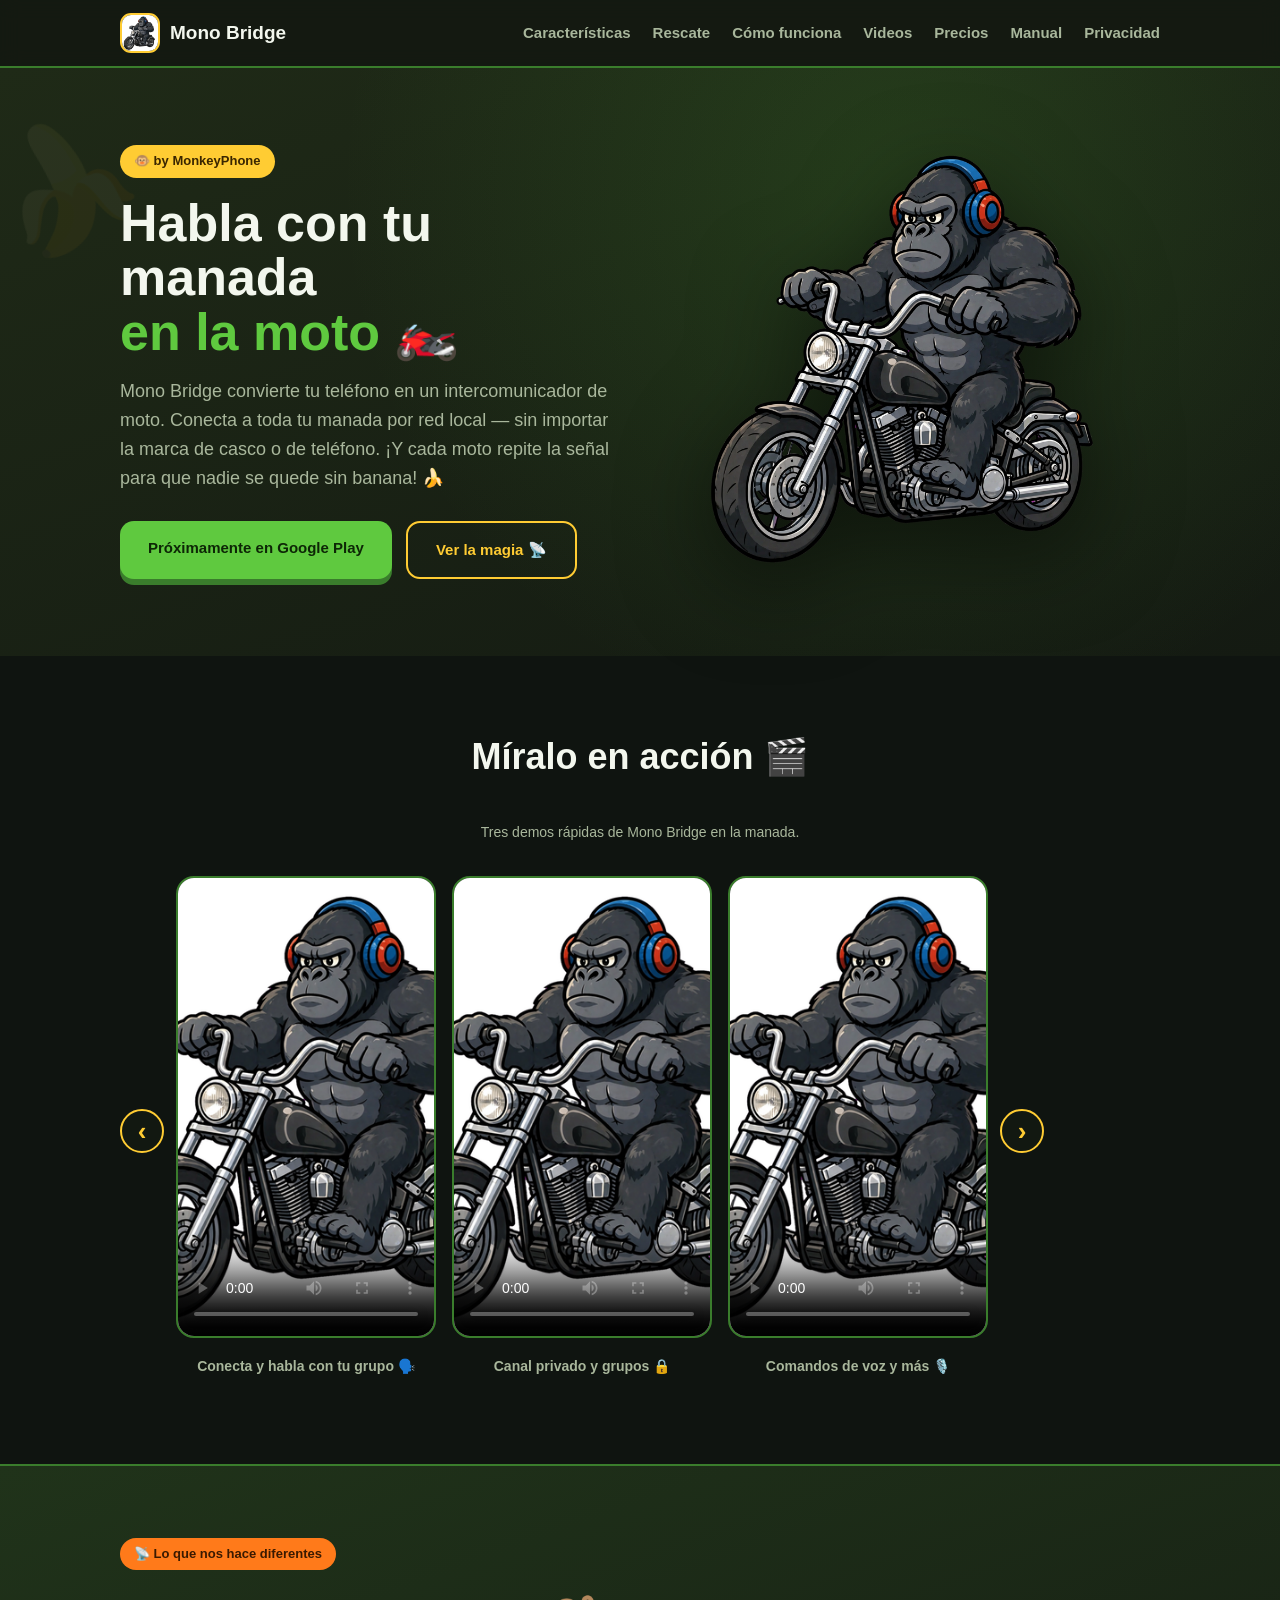
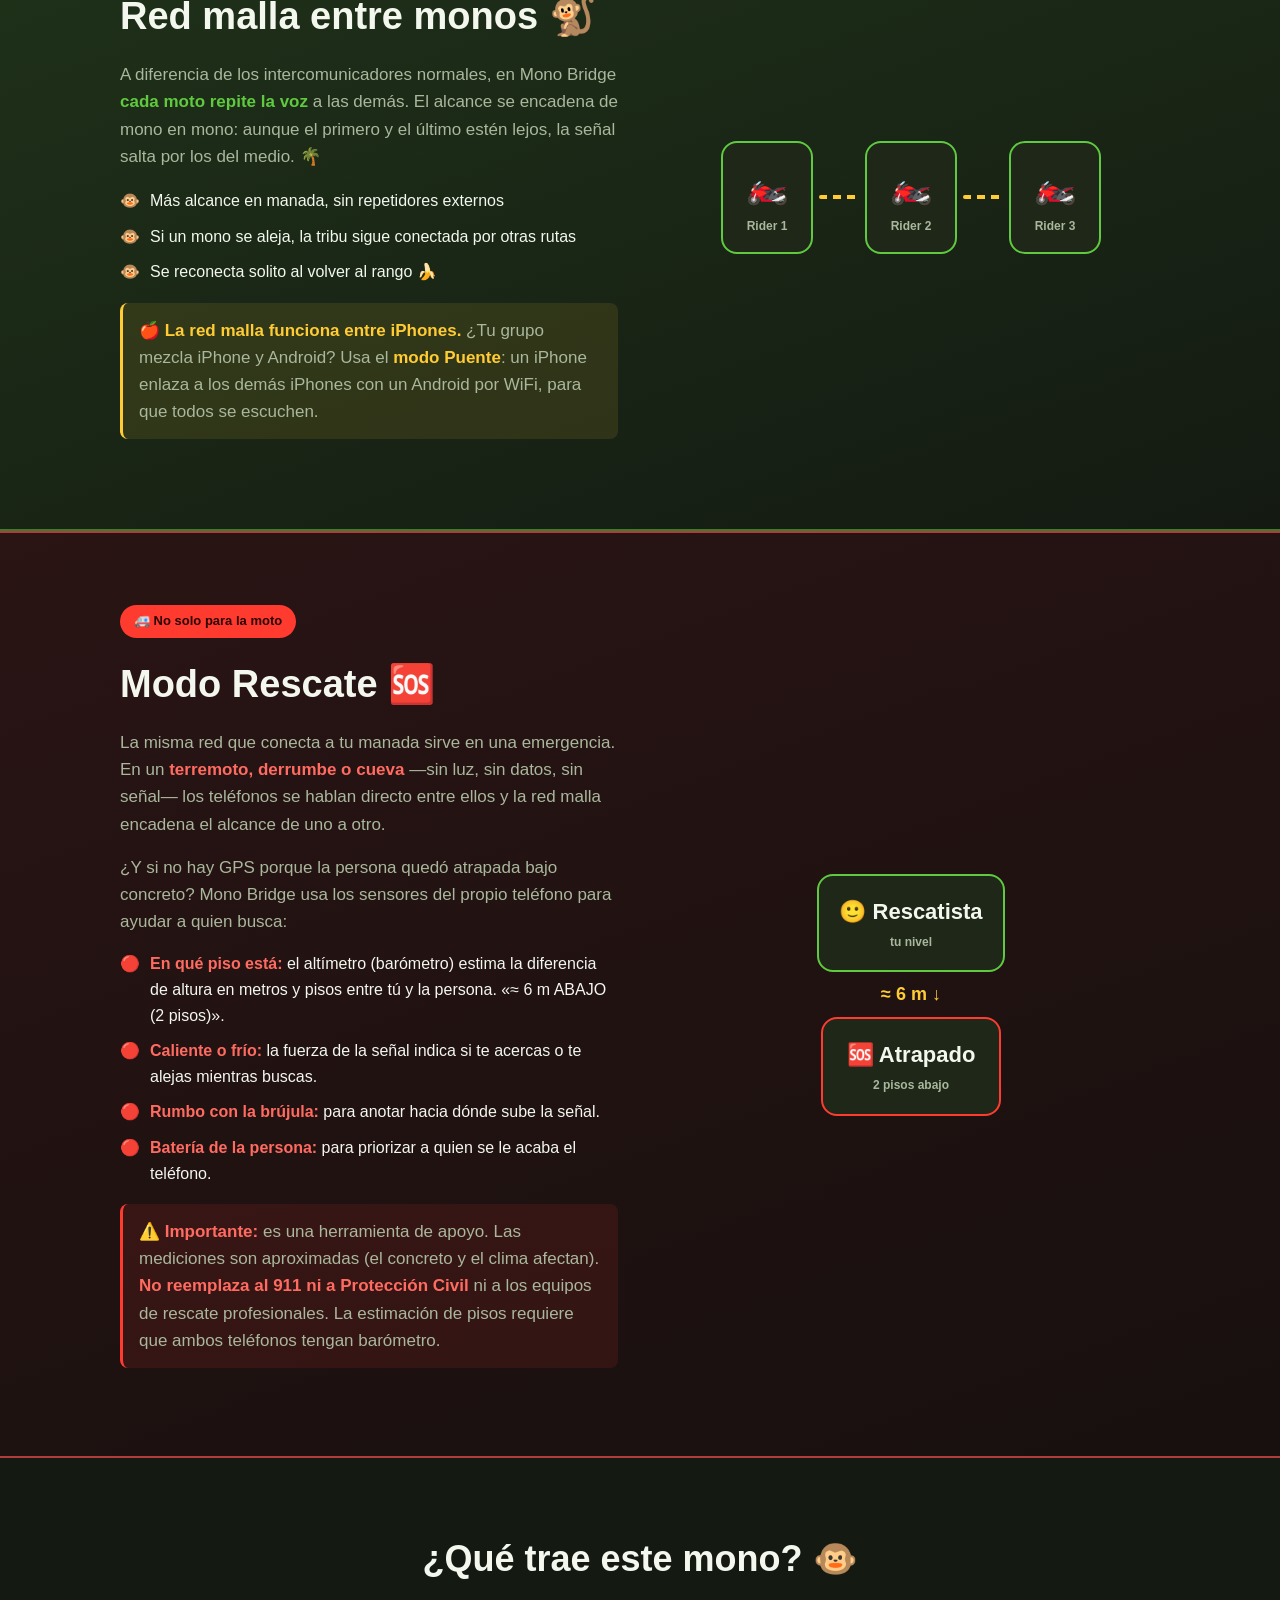
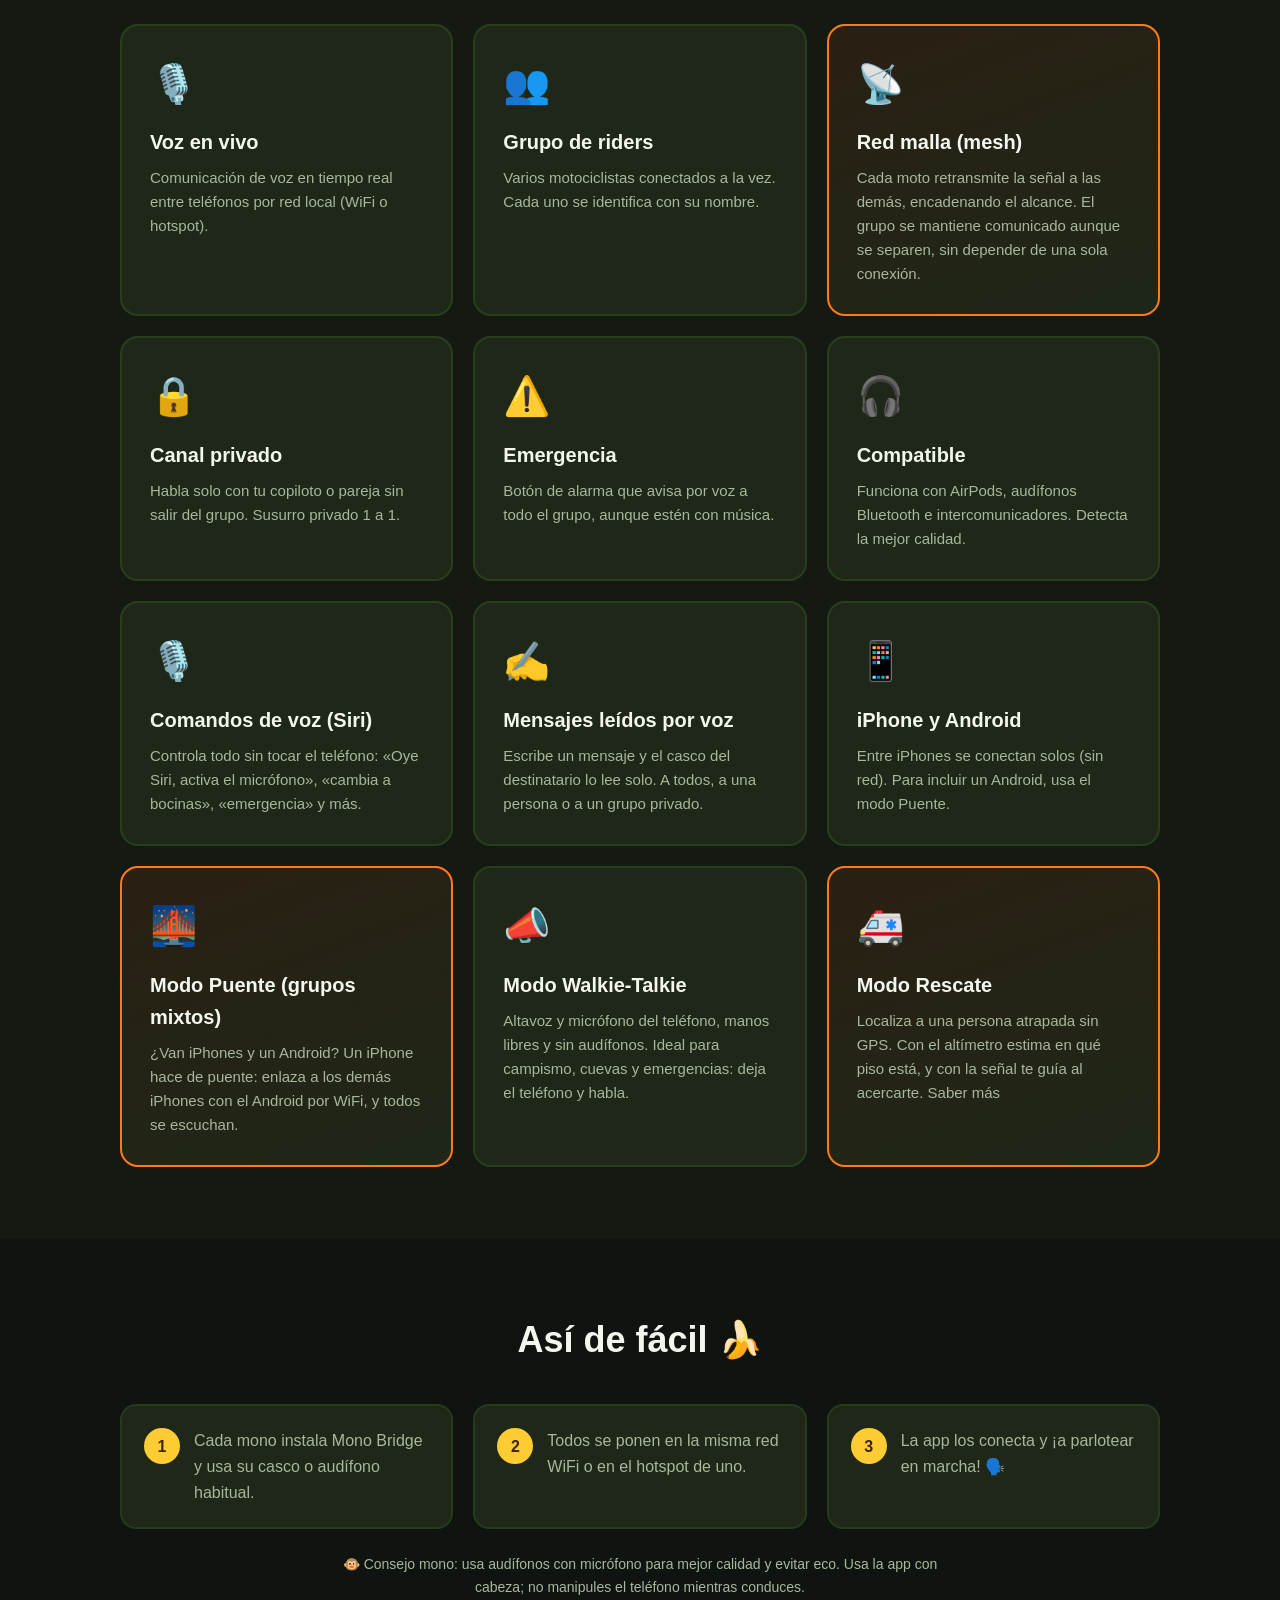
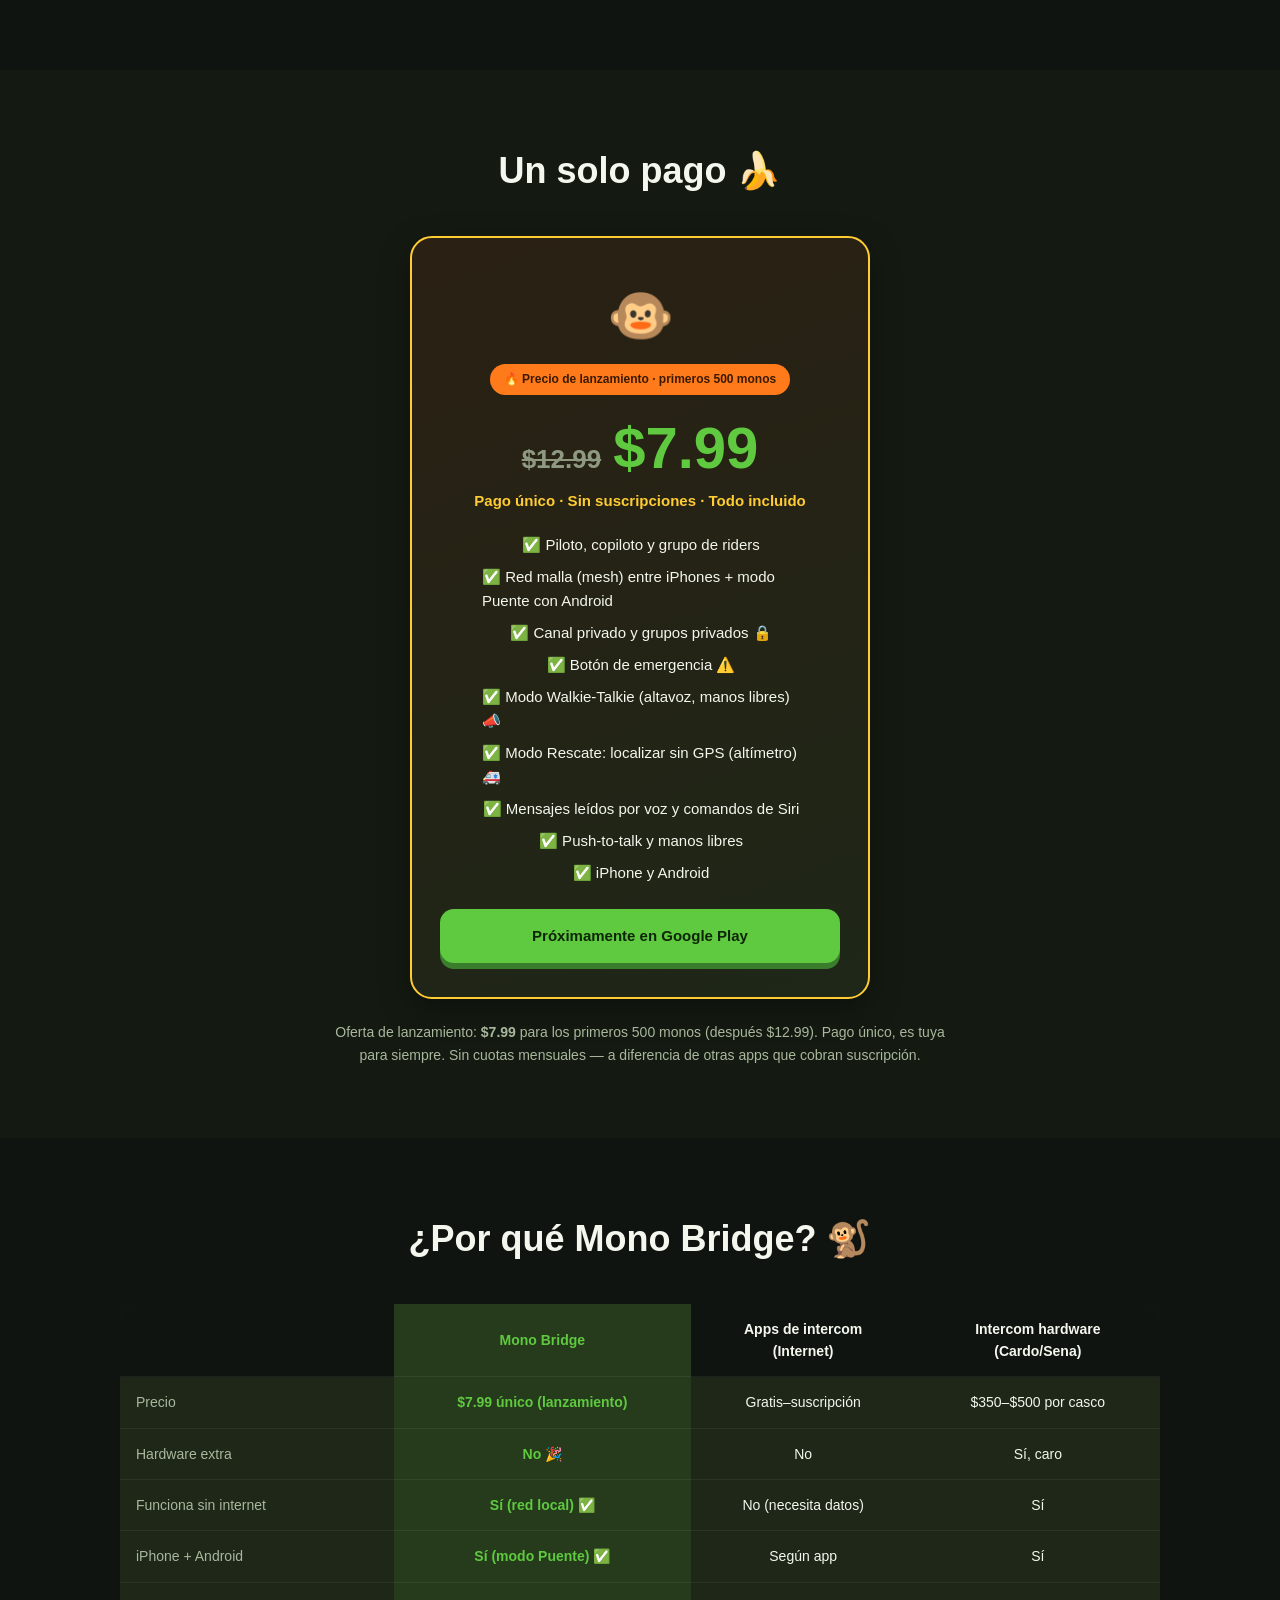
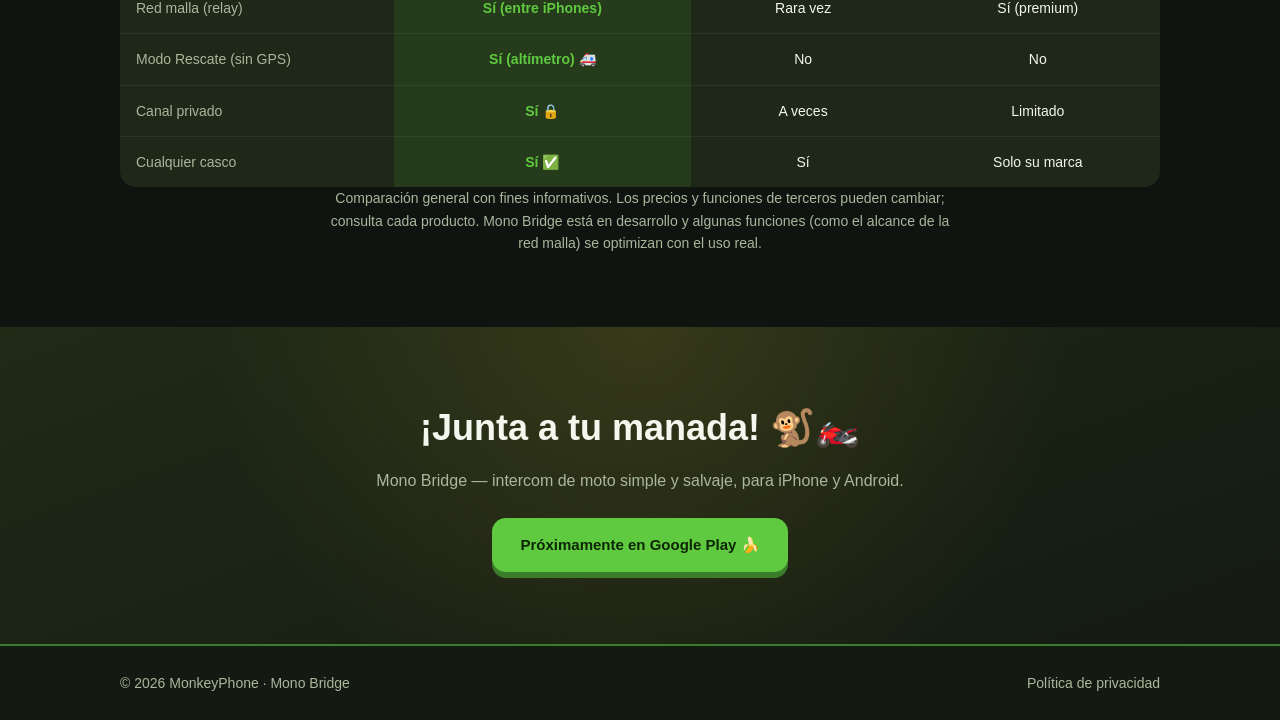
==== commit 8ad21f6f: "Web: anadir seccion Modo Rescate y tarjetas Walkie-Talkie/Rescate Nueva seccion destacada de Modo Re" ====
--- a/web/index.html
+++ b/web/index.html
@@ -19,6 +19,7 @@
       </div>
       <nav class="nav-links">
         <a href="#features">Características</a>
+        <a href="#rescate">Rescate</a>
         <a href="#how">Cómo funciona</a>
         <a href="#videos">Videos</a>
         <a href="#precios">Precios</a>
@@ -96,6 +97,30 @@
     </div>
   </section>
 
+  <!-- Modo Rescate (emergencias / terremoto) -->
+  <section id="rescate" class="section rescue">
+    <div class="container rescue-inner">
+      <div class="rescue-text">
+        <span class="badge badge-red">🚑 No solo para la moto</span>
+        <h2>Modo Rescate 🆘</h2>
+        <p>La misma red que conecta a tu manada sirve en una emergencia. En un <strong>terremoto, derrumbe o cueva</strong> —sin luz, sin datos, sin señal— los teléfonos se hablan directo entre ellos y la red malla encadena el alcance de uno a otro.</p>
+        <p>¿Y si no hay GPS porque la persona quedó atrapada bajo concreto? Mono Bridge usa los sensores del propio teléfono para ayudar a quien busca:</p>
+        <ul class="mesh-list rescue-list">
+          <li><strong>En qué piso está:</strong> el altímetro (barómetro) estima la diferencia de altura en metros y pisos entre tú y la persona. «≈ 6 m ABAJO (2 pisos)».</li>
+          <li><strong>Caliente o frío:</strong> la fuerza de la señal indica si te acercas o te alejas mientras buscas.</li>
+          <li><strong>Rumbo con la brújula:</strong> para anotar hacia dónde sube la señal.</li>
+          <li><strong>Batería de la persona:</strong> para priorizar a quien se le acaba el teléfono.</li>
+        </ul>
+        <p class="rescue-note">⚠️ <strong>Importante:</strong> es una herramienta de apoyo. Las mediciones son aproximadas (el concreto y el clima afectan). <strong>No reemplaza al 911 ni a Protección Civil</strong> ni a los equipos de rescate profesionales. La estimación de pisos requiere que ambos teléfonos tengan barómetro.</p>
+      </div>
+      <div class="rescue-diagram">
+        <div class="floor floor-top">🙂 Rescatista<span>tu nivel</span></div>
+        <div class="floor-gap">≈ 6 m ↓</div>
+        <div class="floor floor-bottom">🆘 Atrapado<span>2 pisos abajo</span></div>
+      </div>
+    </div>
+  </section>
+
   <!-- Features -->
   <section id="features" class="section">
     <div class="container">
@@ -150,6 +175,16 @@
           <div class="ico">🌉</div>
           <h3>Modo Puente (grupos mixtos)</h3>
           <p>¿Van iPhones y un Android? Un iPhone hace de puente: enlaza a los demás iPhones con el Android por WiFi, y todos se escuchan.</p>
+        </div>
+        <div class="card">
+          <div class="ico">📣</div>
+          <h3>Modo Walkie-Talkie</h3>
+          <p>Altavoz y micrófono del teléfono, manos libres y sin audífonos. Ideal para campismo, cuevas y emergencias: deja el teléfono y habla.</p>
+        </div>
+        <div class="card card-featured">
+          <div class="ico">🚑</div>
+          <h3>Modo Rescate</h3>
+          <p>Localiza a una persona atrapada sin GPS. Con el altímetro estima en qué piso está, y con la señal te guía al acercarte. <a href="#rescate">Saber más</a></p>
         </div>
       </div>
     </div>
@@ -185,6 +220,8 @@
           <li>✅ Red malla (mesh) entre iPhones + modo Puente con Android</li>
           <li>✅ Canal privado y grupos privados 🔒</li>
           <li>✅ Botón de emergencia ⚠️</li>
+          <li>✅ Modo Walkie-Talkie (altavoz, manos libres) 📣</li>
+          <li>✅ Modo Rescate: localizar sin GPS (altímetro) 🚑</li>
           <li>✅ Mensajes leídos por voz y comandos de Siri</li>
           <li>✅ Push-to-talk y manos libres</li>
           <li>✅ iPhone y Android</li>
@@ -215,6 +252,7 @@
             <tr><td>Funciona sin internet</td><td class="hl-col">Sí (red local) ✅</td><td>No (necesita datos)</td><td>Sí</td></tr>
             <tr><td>iPhone + Android</td><td class="hl-col">Sí (modo Puente) ✅</td><td>Según app</td><td>Sí</td></tr>
             <tr><td>Red malla (relay)</td><td class="hl-col">Sí (entre iPhones)</td><td>Rara vez</td><td>Sí (premium)</td></tr>
+            <tr><td>Modo Rescate (sin GPS)</td><td class="hl-col">Sí (altímetro) 🚑</td><td>No</td><td>No</td></tr>
             <tr><td>Canal privado</td><td class="hl-col">Sí 🔒</td><td>A veces</td><td>Limitado</td></tr>
             <tr><td>Cualquier casco</td><td class="hl-col">Sí ✅</td><td>Sí</td><td>Solo su marca</td></tr>
           </tbody>
--- a/web/styles.css
+++ b/web/styles.css
@@ -63,6 +63,24 @@
 .moto{background:var(--card);border:2px solid var(--leaf);border-radius:16px;padding:16px 14px;font-size:34px;text-align:center;min-width:92px}
 .moto span{display:block;font-size:12px;color:var(--muted);font-weight:700;margin-top:4px}
 .link{width:40px;height:4px;border-radius:2px;background:repeating-linear-gradient(90deg,var(--banana) 0 8px,transparent 8px 14px)}
+
+/* Modo Rescate (emergencias) */
+.rescue{background:linear-gradient(160deg,#2a1414,#17100f);border-top:2px solid #b23b3b;border-bottom:2px solid #b23b3b}
+.rescue-inner{display:flex;align-items:center;gap:44px;flex-wrap:wrap}
+.rescue-text{flex:1;min-width:300px}
+.badge-red{background:#ff3b30;color:#2a0000}
+.rescue-text h2{font-size:38px;text-align:left;margin-bottom:14px}
+.rescue-text p{color:var(--muted);font-size:17px;margin-bottom:16px}
+.rescue-text strong{color:#ff6b60}
+.rescue-list li::before{content:"🔴"}
+.rescue-note{margin-top:18px;padding:14px 16px;background:rgba(255,59,48,.1);border-left:3px solid #ff3b30;border-radius:8px;color:var(--muted);font-size:14px}
+.rescue-note strong{color:#ff6b60}
+.rescue-diagram{flex:1;min-width:260px;display:flex;flex-direction:column;align-items:center;gap:8px}
+.floor{background:var(--card);border:2px solid #b23b3b;border-radius:16px;padding:18px 20px;font-size:22px;font-weight:800;text-align:center;min-width:180px}
+.floor span{display:block;font-size:12px;color:var(--muted);font-weight:700;margin-top:4px}
+.floor-top{border-color:var(--leaf)}
+.floor-bottom{border-color:#ff3b30}
+.floor-gap{color:var(--banana);font-weight:800;font-size:18px}
 
 /* Grid */
 .grid{display:grid;grid-template-columns:repeat(auto-fit,minmax(280px,1fr));gap:20px}
